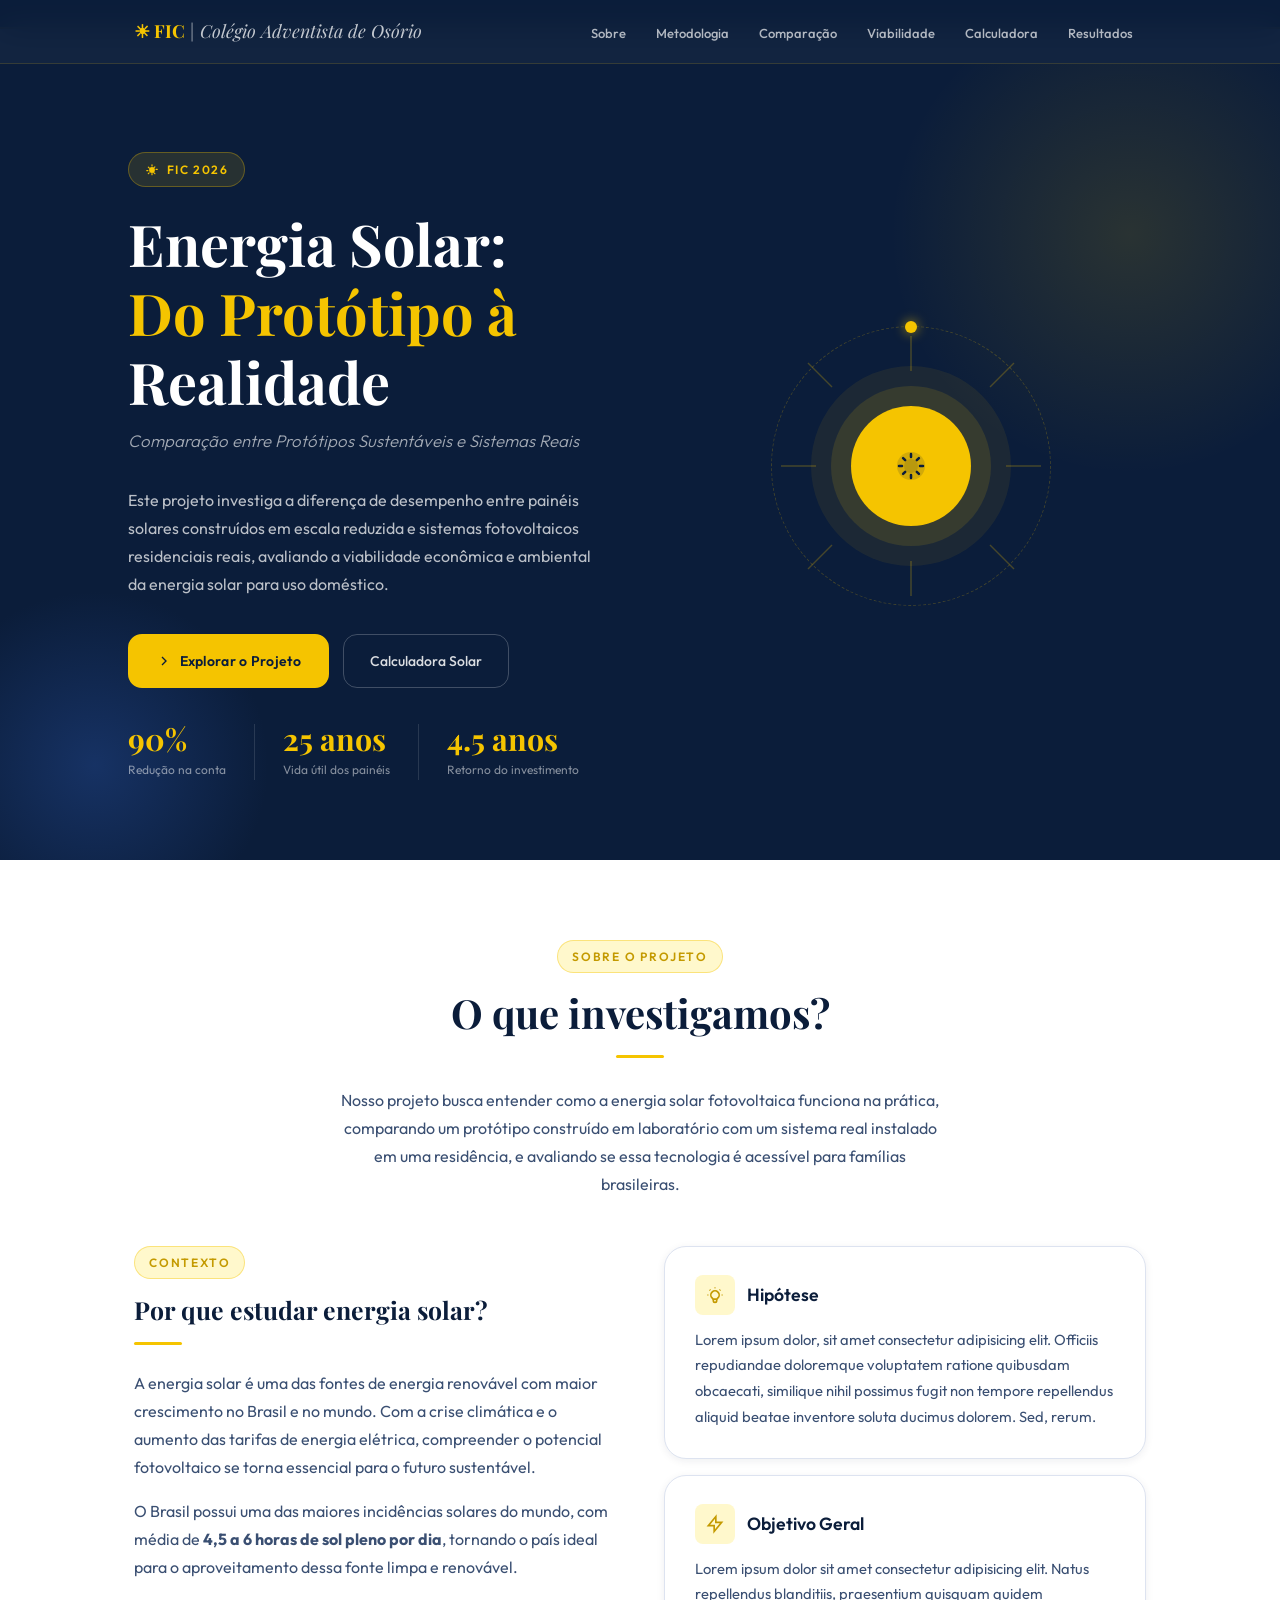
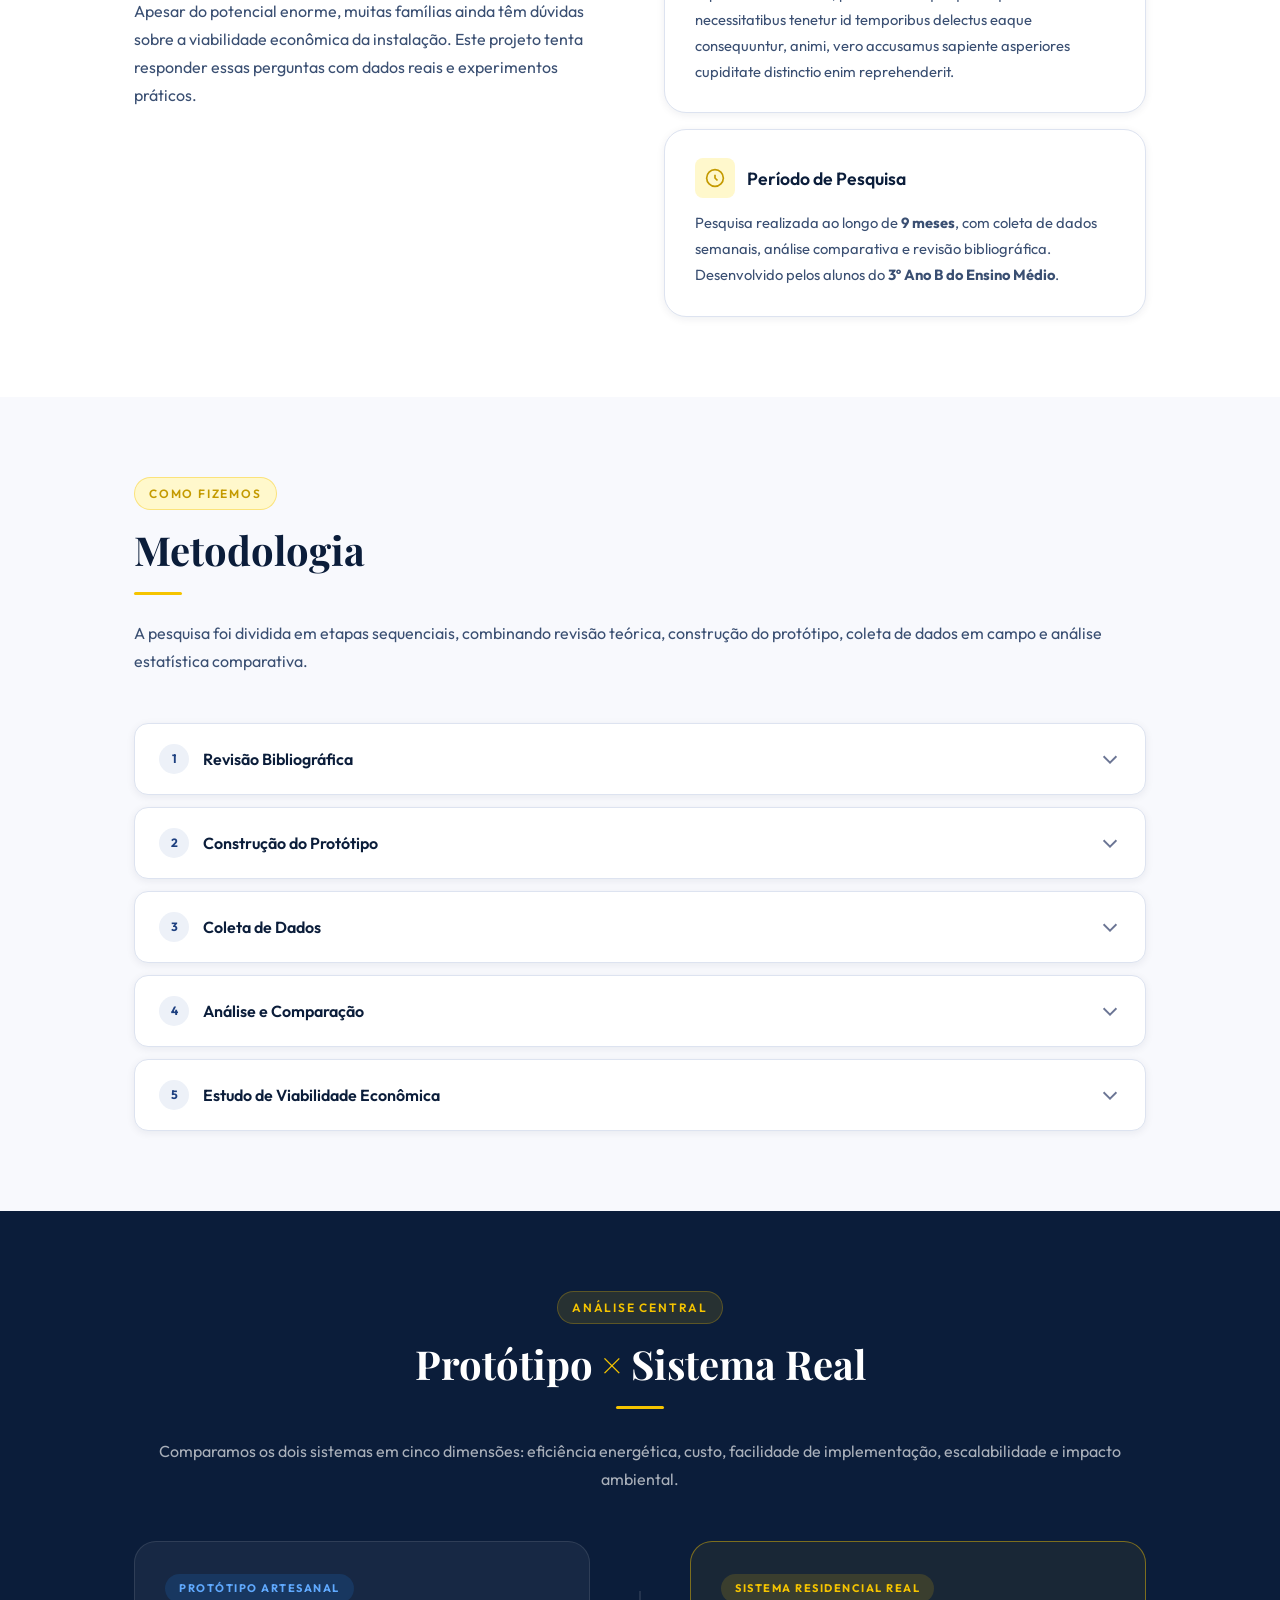
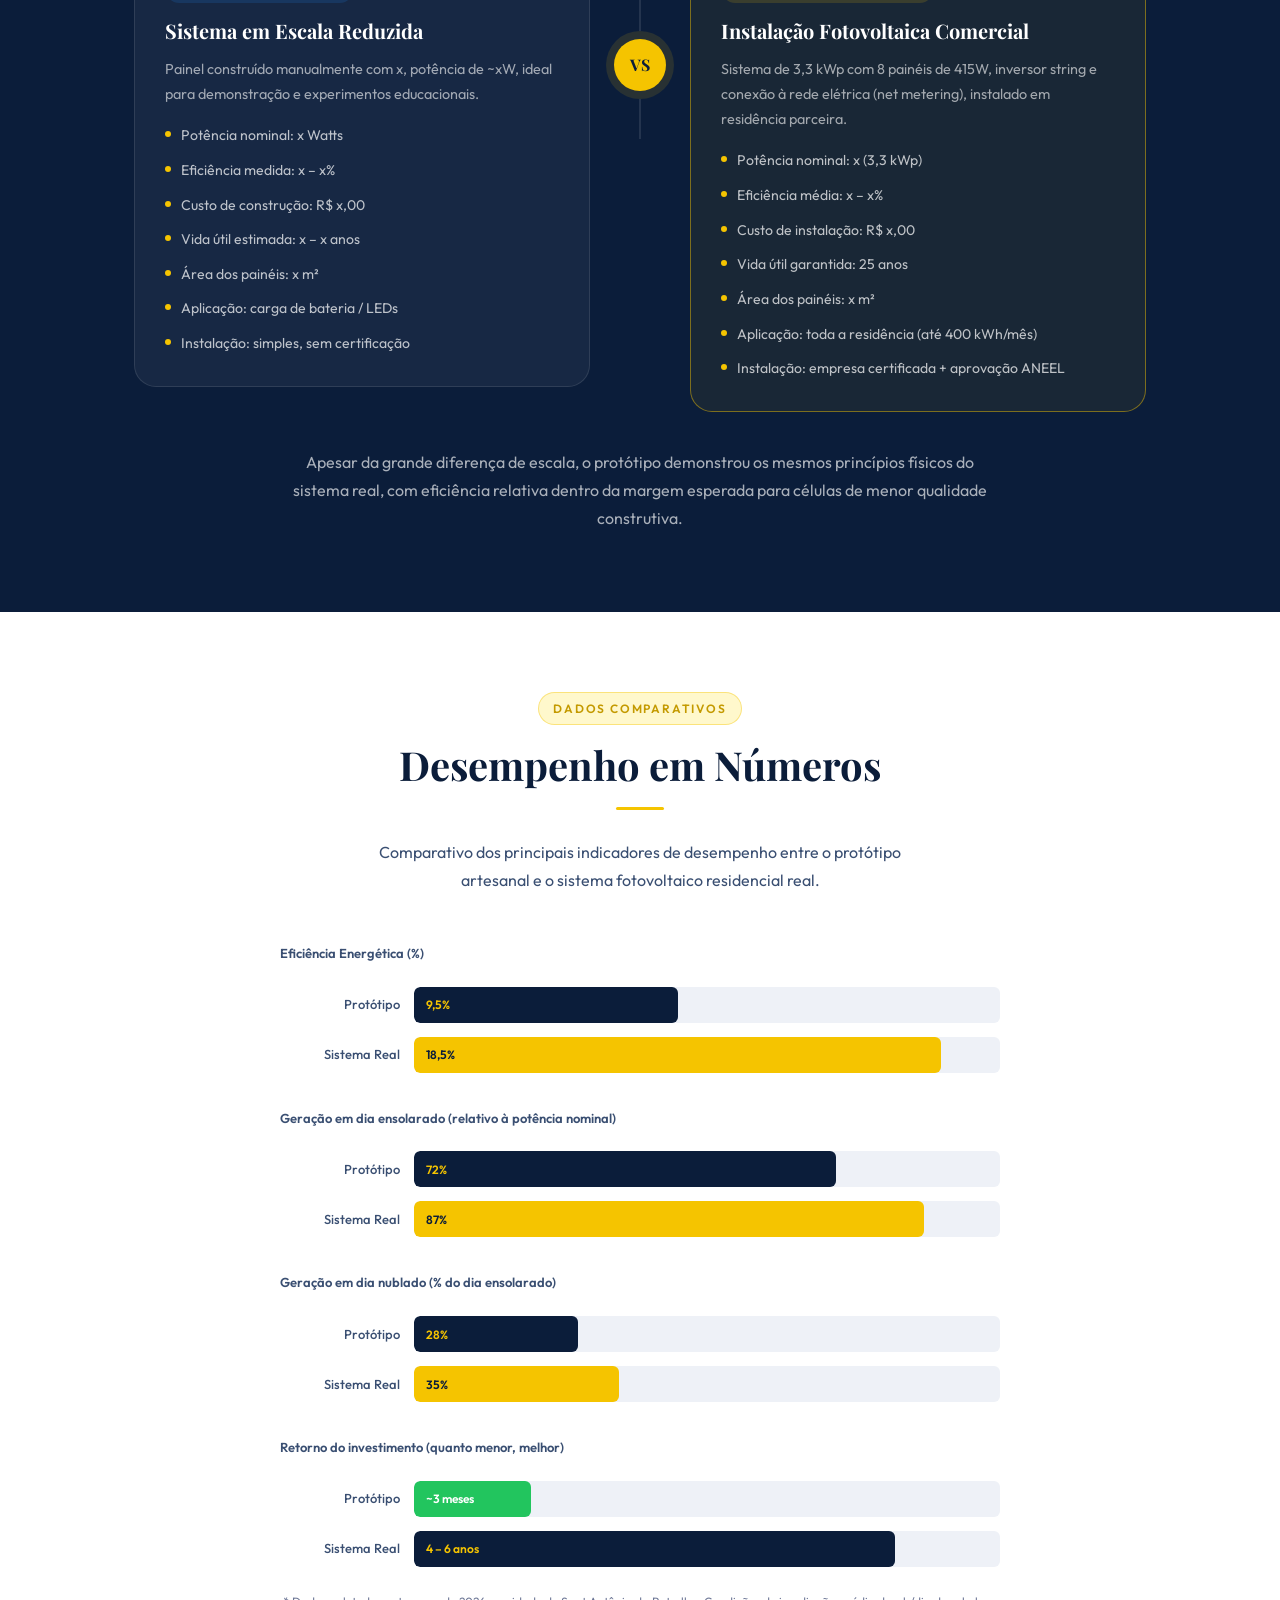
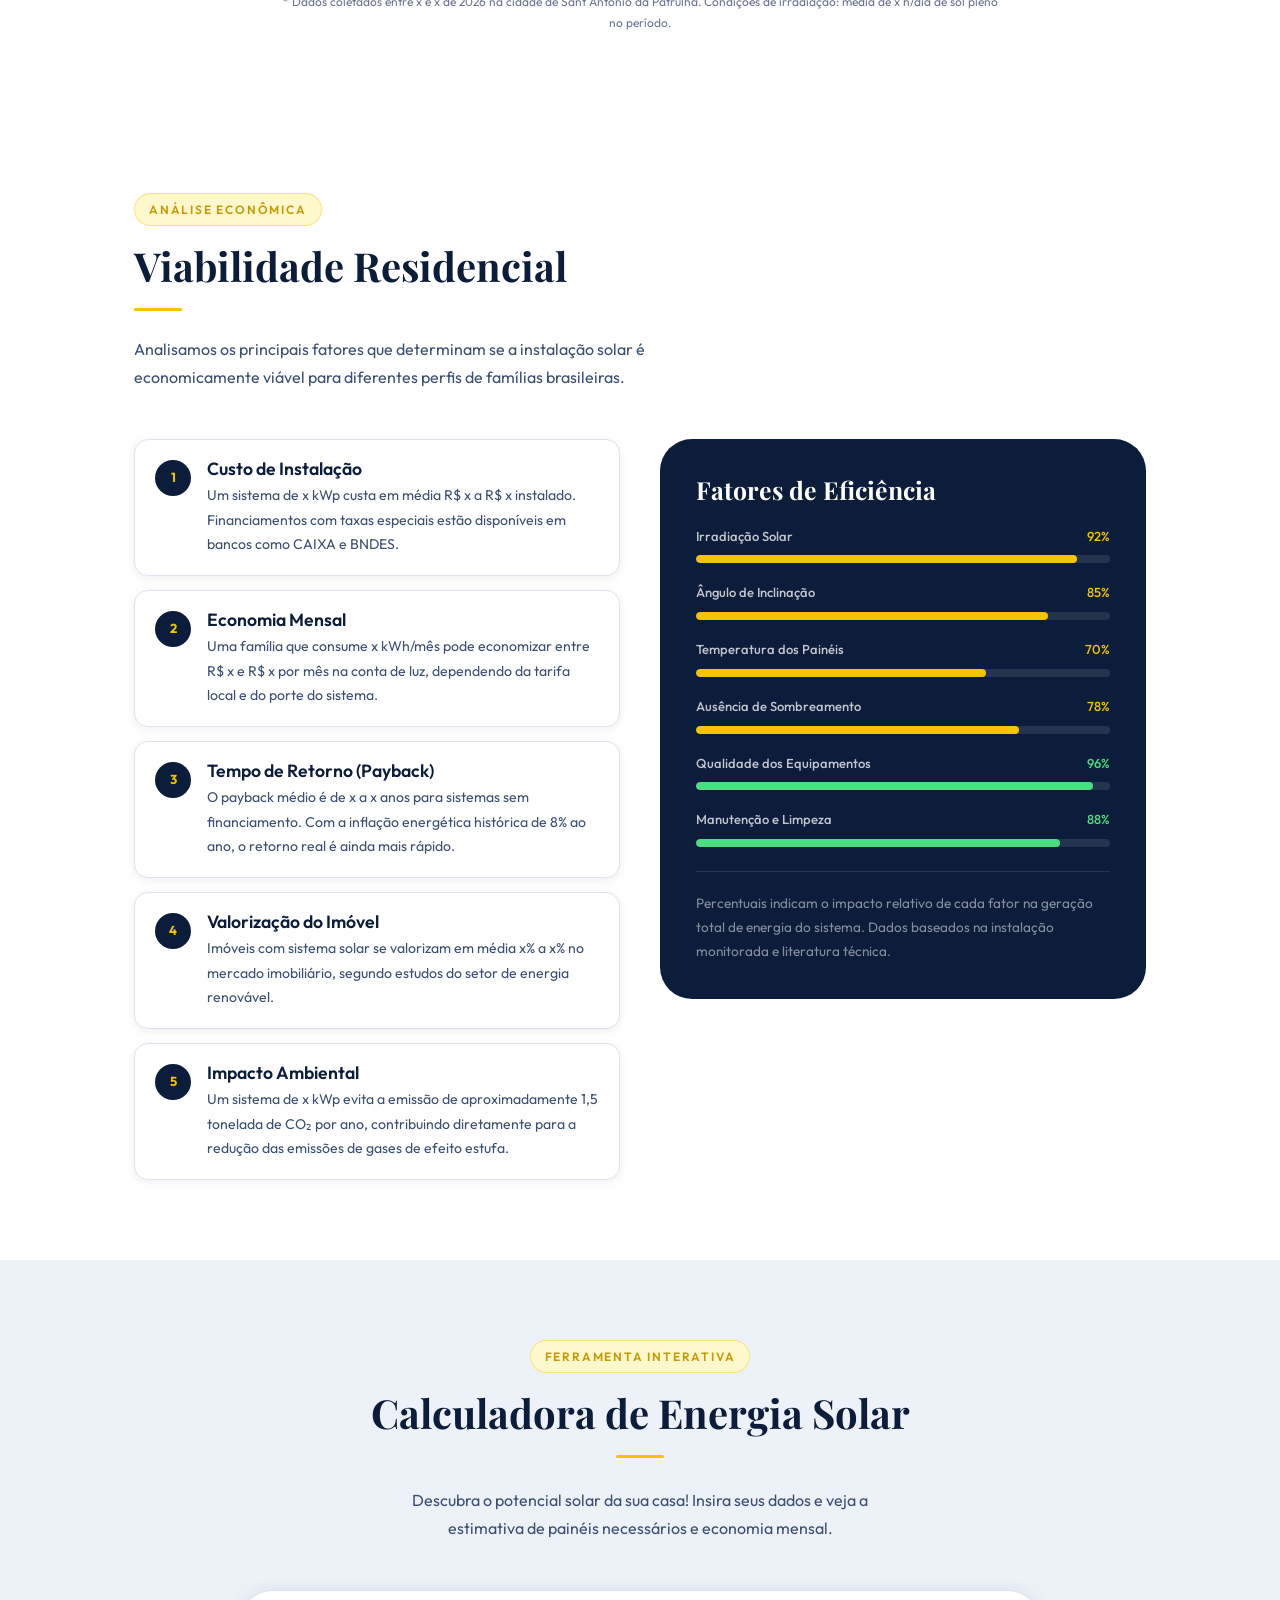
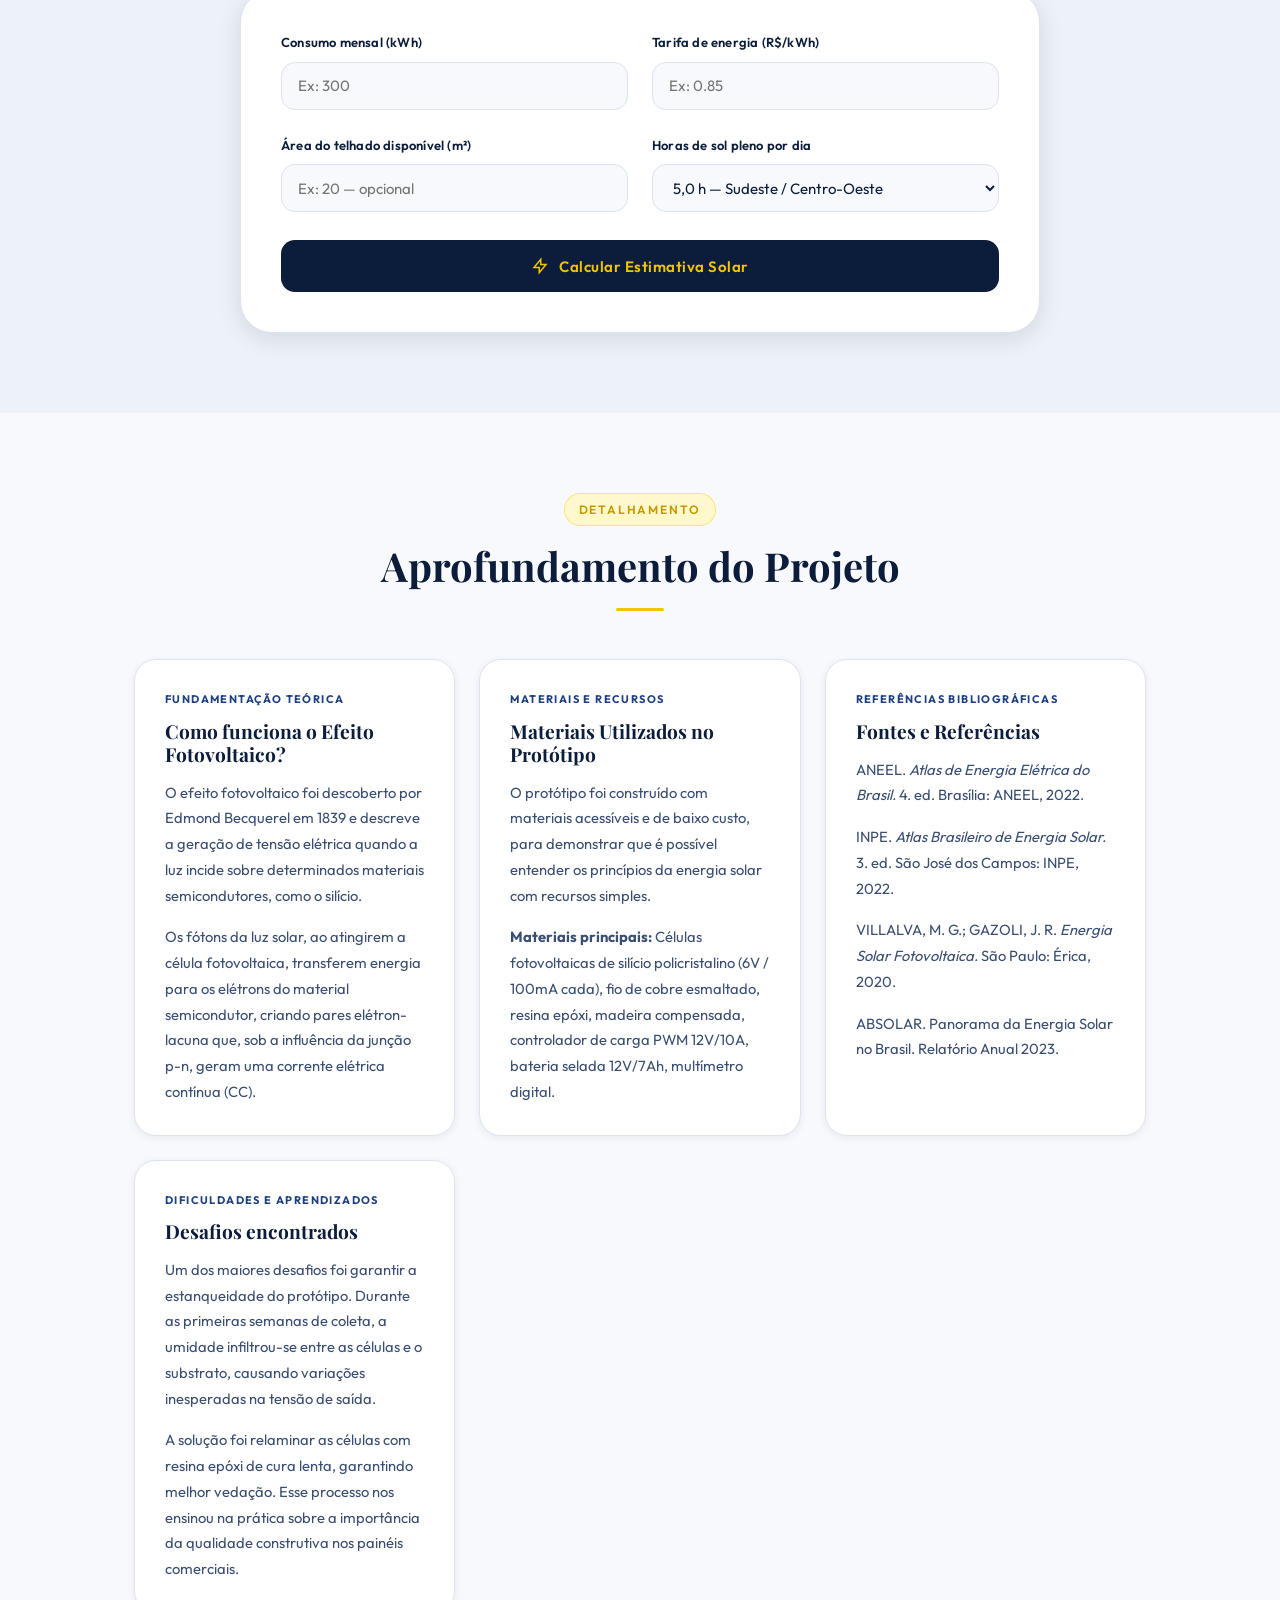
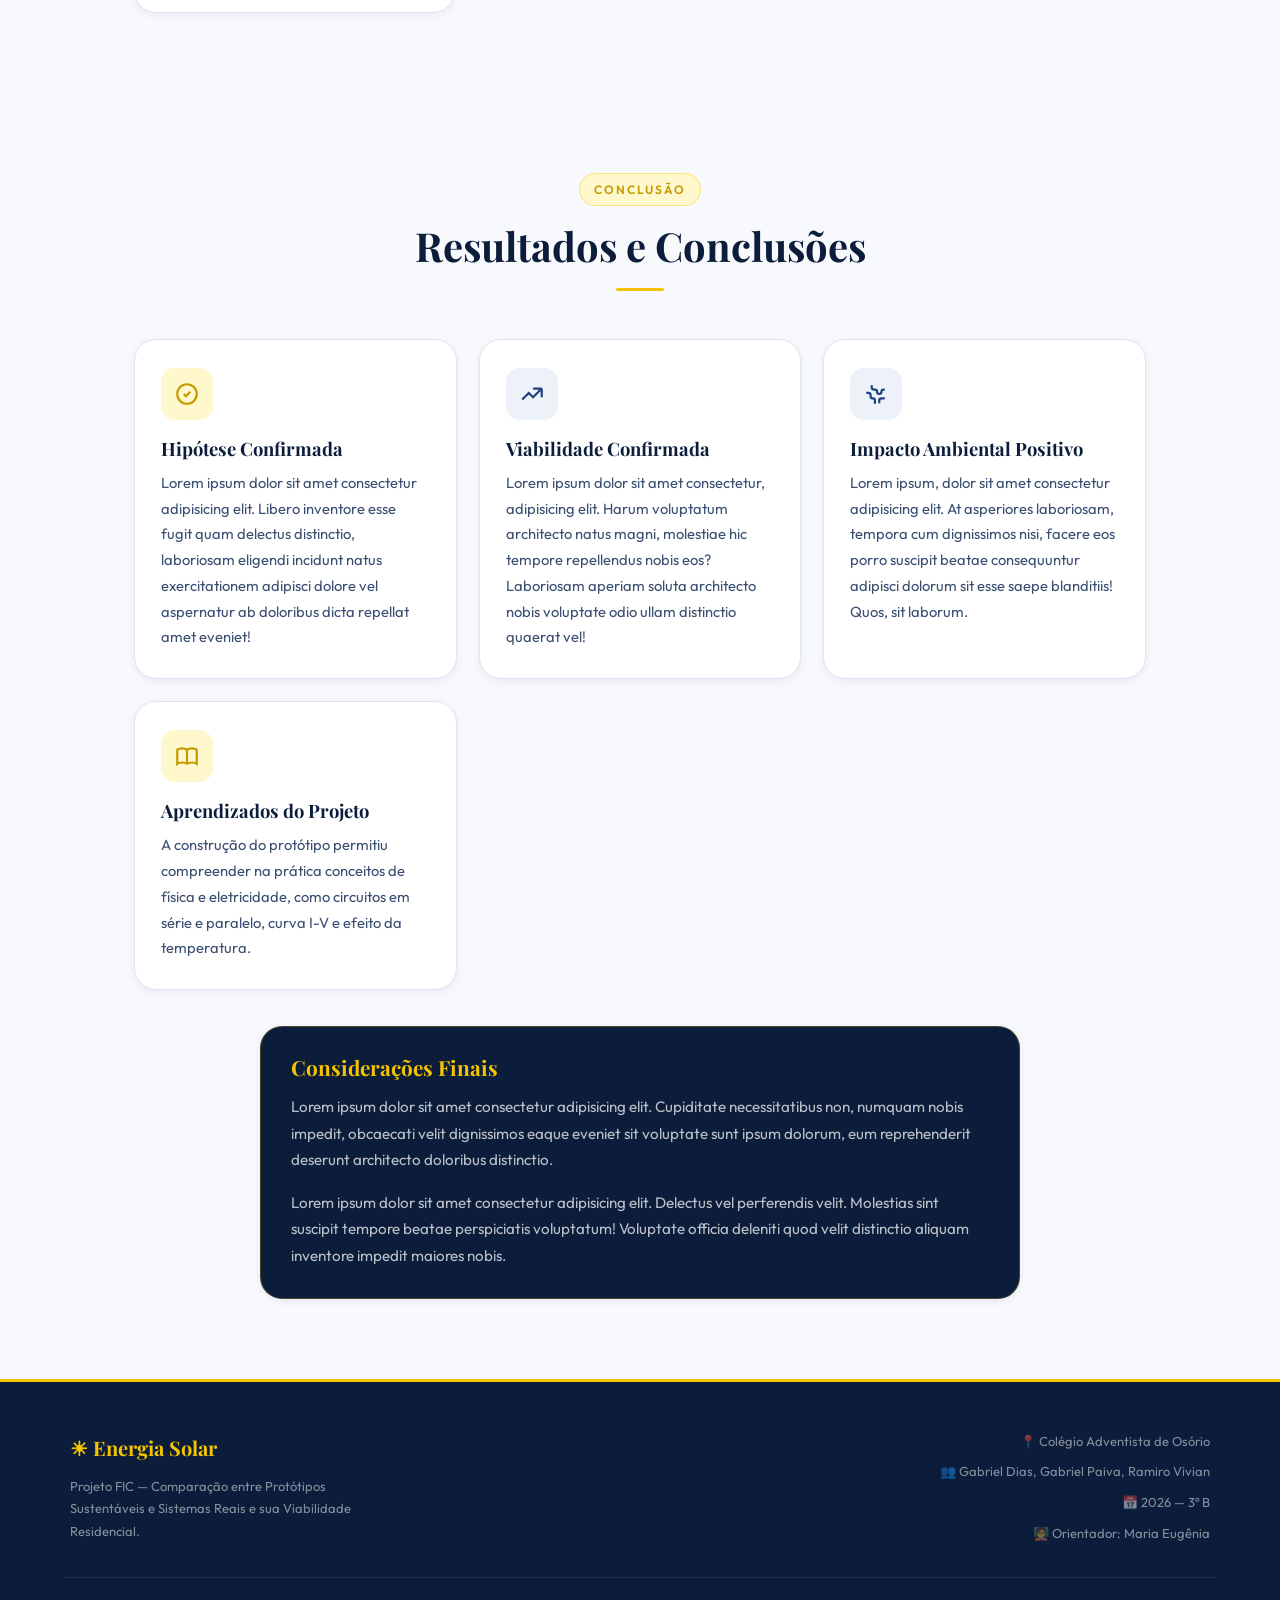
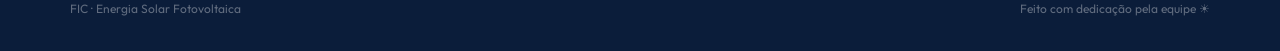
==== index.html @ 144f51d2 "First" ====
<!DOCTYPE html>
<html lang="pt-BR">
<head>
  <meta charset="UTF-8" />
  <meta name="viewport" content="width=device-width, initial-scale=1.0" />
  <meta name="description" content="Projeto de Feira de Ciências — Energia Solar: Comparação entre Protótipos Sustentáveis e Sistemas Reais e sua Viabilidade Residencial." />
  <title>Energia Solar — FIC</title>

  <!-- Fontes -->
  <link rel="preconnect" href="https://fonts.googleapis.com" />
  <link rel="preconnect" href="https://fonts.gstatic.com" crossorigin />
  <link href="https://fonts.googleapis.com/css2?family=Playfair+Display:ital,wght@0,400;0,700;1,400&family=Outfit:wght@300;400;500;600&display=swap" rel="stylesheet" />

  <!-- CSS -->
  <link rel="stylesheet" href="css/style.css" />
</head>
<body>

<!-- ═══════════════════════════════════════════
     NAV
═══════════════════════════════════════════ -->
<nav id="navbar">
  <div class="nav-inner">
    <a href="#inicio" class="nav-brand">☀ FIC <em>| Colégio Adventista de Osório</em></a>

    <ul class="nav-links">
      <li><a href="#sobre">Sobre</a></li>
      <li><a href="#metodologia">Metodologia</a></li>
      <li><a href="#comparacao">Comparação</a></li>
      <li><a href="#viabilidade">Viabilidade</a></li>
      <li><a href="#calculadora">Calculadora</a></li>
      <li><a href="#resultados">Resultados</a></li>
    </ul>

    <button class="hamburger" id="hamburger" aria-label="Abrir menu">
      <span></span><span></span><span></span>
    </button>
  </div>
</nav>

<!-- Menu mobile -->
<nav class="mobile-nav" id="mobileNav" aria-label="Menu mobile">
  <a href="#sobre">Sobre o Projeto</a>
  <a href="#metodologia">Metodologia</a>
  <a href="#comparacao">Protótipo vs Sistema Real</a>
  <a href="#viabilidade">Viabilidade Residencial</a>
  <a href="#calculadora">Calculadora Solar</a>
  <a href="#resultados">Resultados e Conclusão</a>
</nav>


<!-- ═══════════════════════════════════════════
     HERO
═══════════════════════════════════════════ -->
<section class="hero" id="inicio">
  <div class="hero-glow-1"></div>
  <div class="hero-glow-2"></div>

  <div class="hero-grid container">
    <!-- Texto -->
    <div class="hero-text fade-in">
      <div class="hero-badge">
        <svg width="14" height="14" fill="currentColor" viewBox="0 0 24 24"><path d="M12 2a1 1 0 011 1v2a1 1 0 01-2 0V3a1 1 0 011-1zm0 15a1 1 0 011 1v2a1 1 0 01-2 0v-2a1 1 0 011-1zm9-7a1 1 0 010 2h-2a1 1 0 010-2h2zM5 12a1 1 0 010 2H3a1 1 0 010-2h2zm12.66-6.07a1 1 0 010 1.41l-1.42 1.42a1 1 0 01-1.41-1.41l1.41-1.42a1 1 0 011.42 0zM7.76 16.24a1 1 0 010 1.41l-1.41 1.42a1 1 0 01-1.42-1.42l1.42-1.41a1 1 0 011.41 0zm9.9 1.42a1 1 0 01-1.42 1.41l-1.41-1.41a1 1 0 011.41-1.42l1.42 1.42zM7.76 7.76a1 1 0 01-1.41 1.41L4.93 7.76a1 1 0 011.41-1.41l1.42 1.41zM12 7a5 5 0 110 10A5 5 0 0112 7z"/></svg>
        FIC 2026
      </div>

      <h1>Energia Solar:<br /><span>Do Protótipo à</span><br />Realidade</h1>
      <p class="hero-subtitle">Comparação entre Protótipos Sustentáveis e Sistemas Reais</p>
      <p class="hero-desc">
        Este projeto investiga a diferença de desempenho entre painéis solares
        construídos em escala reduzida e sistemas fotovoltaicos residenciais reais,
        avaliando a viabilidade econômica e ambiental da energia solar para uso doméstico.
      </p>

      <div class="hero-btns">
        <a href="#sobre" class="btn-primary">
          <svg width="16" height="16" fill="none" stroke="currentColor" stroke-width="2" viewBox="0 0 24 24"><path d="M9 18l6-6-6-6"/></svg>
          Explorar o Projeto
        </a>
        <a href="#calculadora" class="btn-outline">
          Calculadora Solar
        </a>
      </div>

      <div class="hero-stats">
        <div class="hero-stat">
          <span class="hero-stat-num" data-count="90" data-suffix="%">0%</span>
          <span class="hero-stat-label">Redução na conta</span>
        </div>
        <div class="stat-sep"></div>
        <div class="hero-stat">
          <span class="hero-stat-num" data-count="25" data-suffix=" anos">0</span>
          <span class="hero-stat-label">Vida útil dos painéis</span>
        </div>
        <div class="stat-sep"></div>
        <div class="hero-stat">
          <span class="hero-stat-num" data-count="4.5" data-suffix=" anos" data-float="true">0</span>
          <span class="hero-stat-label">Retorno do investimento</span>
        </div>
      </div>
    </div>

    <!-- Gráfico visual -->
    <div class="hero-visual fade-in fade-in-delay-2">
      <div class="sun-graphic">
        <div class="sun-orbit"><div class="orbit-dot"></div></div>
        <div class="sun-rays">
          <svg viewBox="0 0 280 280" fill="none" xmlns="http://www.w3.org/2000/svg">
            <g opacity="0.25" stroke="#F5C400" stroke-width="1.5">
              <line x1="140" y1="10" x2="140" y2="45"/>
              <line x1="140" y1="235" x2="140" y2="270"/>
              <line x1="10" y1="140" x2="45" y2="140"/>
              <line x1="235" y1="140" x2="270" y2="140"/>
              <line x1="37" y1="37" x2="61" y2="61"/>
              <line x1="219" y1="219" x2="243" y2="243"/>
              <line x1="243" y1="37" x2="219" y2="61"/>
              <line x1="61" y1="219" x2="37" y2="243"/>
            </g>
          </svg>
        </div>
        <div class="sun-core">
          <svg viewBox="0 0 52 52" fill="none" xmlns="http://www.w3.org/2000/svg">
            <circle cx="26" cy="26" r="14" fill="#0B1D3A" opacity="0.15"/>
            <path d="M26 14v3M26 35v3M14 26h3M35 26h3M18.1 18.1l2.1 2.1M31.8 31.8l2.1 2.1M33.9 18.1l-2.1 2.1M20.2 31.8l-2.1 2.1" stroke="#0B1D3A" stroke-width="2.5" stroke-linecap="round"/>
            <circle cx="26" cy="26" r="7" fill="#0B1D3A" opacity="0.12"/>
          </svg>
        </div>
      </div>
    </div>
  </div>
</section>


<!-- ═══════════════════════════════════════════
     SOBRE O PROJETO
═══════════════════════════════════════════ -->
<section id="sobre">
  <div class="container">
    <div class="section-header text-center fade-in">
      <span class="section-tag">Sobre o Projeto</span>
      <h2>O que investigamos?</h2>
      <div class="divider center"></div>
      <p style="max-width:600px; margin:0 auto;">
        <!-- EDITE AQUI: Descrição geral do projeto -->
        Nosso projeto busca entender como a energia solar fotovoltaica funciona na prática,
        comparando um protótipo construído em laboratório com um sistema real instalado em uma
        residência, e avaliando se essa tecnologia é acessível para famílias brasileiras.
      </p>
    </div>

    <div class="sobre-grid">
      <div class="text-block fade-in">
        <!-- EDITE AQUI: Texto de introdução / contexto -->
        <span class="section-tag">Contexto</span>
        <h3>Por que estudar energia solar?</h3>
        <div class="divider"></div>
        <p>
          A energia solar é uma das fontes de energia renovável com maior crescimento no Brasil
          e no mundo. Com a crise climática e o aumento das tarifas de energia elétrica,
          compreender o potencial fotovoltaico se torna essencial para o futuro sustentável.
        </p>
        <p>
          O Brasil possui uma das maiores incidências solares do mundo, com média de
          <strong>4,5 a 6 horas de sol pleno por dia</strong>, tornando o país ideal para
          o aproveitamento dessa fonte limpa e renovável.
        </p>
        <p>
          <!-- Adicione mais texto de contexto aqui -->
          Apesar do potencial enorme, muitas famílias ainda têm dúvidas sobre a viabilidade
          econômica da instalação. Este projeto tenta responder essas perguntas com dados reais
          e experimentos práticos.
        </p>
      </div>

      <div class="fade-in fade-in-delay-2">
        <div class="info-card">
          <div class="info-card-header">
            <div class="info-icon">
              <svg fill="none" stroke="currentColor" stroke-width="2" viewBox="0 0 24 24"><path d="M9.663 17h4.673M12 3v1m6.364 1.636l-.707.707M21 12h-1M4 12H3m3.343-5.657l-.707-.707m2.828 9.9a5 5 0 117.072 0l-.548.547A3.374 3.374 0 0014 18.469V19a2 2 0 11-4 0v-.531c0-.895-.356-1.754-.988-2.386l-.548-.547z"/></svg>
            </div>
            <h4>Hipótese</h4>
          </div>
          <!-- EDITE AQUI: Hipótese do projeto -->
          <p style="font-size:0.92rem; color:var(--text-soft);">
            Lorem ipsum dolor, sit amet consectetur adipisicing elit. Officiis repudiandae doloremque voluptatem ratione quibusdam obcaecati, similique nihil possimus fugit non tempore repellendus aliquid beatae inventore soluta ducimus dolorem. Sed, rerum.
          </p>
        </div>

        <div class="info-card">
          <div class="info-card-header">
            <div class="info-icon">
              <svg fill="none" stroke="currentColor" stroke-width="2" viewBox="0 0 24 24"><path d="M13 10V3L4 14h7v7l9-11h-7z"/></svg>
            </div>
            <h4>Objetivo Geral</h4>
          </div>
          <!-- EDITE AQUI: Objetivo geral -->
          <p style="font-size:0.92rem; color:var(--text-soft);">
            Lorem ipsum dolor sit amet consectetur adipisicing elit. Natus repellendus blanditiis, praesentium quisquam quidem necessitatibus tenetur id temporibus delectus eaque consequuntur, animi, vero accusamus sapiente asperiores cupiditate distinctio enim reprehenderit.
          </p>
        </div>

        <div class="info-card">
          <div class="info-card-header">
            <div class="info-icon">
              <svg fill="none" stroke="currentColor" stroke-width="2" viewBox="0 0 24 24"><circle cx="12" cy="12" r="10"/><path d="M12 8v4l3 3"/></svg>
            </div>
            <h4>Período de Pesquisa</h4>
          </div>
          <!-- EDITE AQUI: Período e escola -->
          <p style="font-size:0.92rem; color:var(--text-soft);">
            Pesquisa realizada ao longo de <strong>9 meses</strong>, com coleta de dados
            semanais, análise comparativa e revisão bibliográfica. Desenvolvido pelos alunos
            do <strong>3º Ano B do Ensino Médio</strong>.
          </p>
        </div>
      </div>
    </div>
  </div>
</section>


<!-- ═══════════════════════════════════════════
     METODOLOGIA (ACCORDION)
═══════════════════════════════════════════ -->
<section id="metodologia">
  <div class="container">
    <div class="section-header fade-in">
      <span class="section-tag">Como fizemos</span>
      <h2>Metodologia</h2>
      <div class="divider"></div>
      <p>
        <!-- EDITE AQUI: Introdução da metodologia -->
        A pesquisa foi dividida em etapas sequenciais, combinando revisão teórica,
        construção do protótipo, coleta de dados em campo e análise estatística comparativa.
      </p>
    </div>

    <div class="accordion fade-in">

      <!-- Etapa 1 -->
      <div class="accordion-item">
        <div class="accordion-header">
          <div class="accordion-title">
            <div class="acc-num">1</div>
            Revisão Bibliográfica
          </div>
          <svg class="accordion-chevron" fill="none" stroke="currentColor" stroke-width="2" viewBox="0 0 24 24"><path d="M19 9l-7 7-7-7"/></svg>
        </div>
        <div class="accordion-body">
          <div class="accordion-content">
            <!-- EDITE AQUI: Texto da etapa 1 -->
            <p>
              Realizamos 
            </p>
            <p>
              taltal
            </p>
            <!-- Adicione mais texto aqui se necessário -->
          </div>
        </div>
      </div>

      <!-- Etapa 2 -->
      <div class="accordion-item">
        <div class="accordion-header">
          <div class="accordion-title">
            <div class="acc-num">2</div>
            Construção do Protótipo
          </div>
          <svg class="accordion-chevron" fill="none" stroke="currentColor" stroke-width="2" viewBox="0 0 24 24"><path d="M19 9l-7 7-7-7"/></svg>
        </div>
        <div class="accordion-body">
          <div class="accordion-content">
            <!-- EDITE AQUI: Texto da etapa 2 -->
            <p>
              Construímos um painel fotovoltaico em escala reduzida utilizando ..., conectadas em série e em paralelo para diferentes
              configurações de voltagem e corrente. O protótipo possui potência nominal de aproximadamente xW.
            </p>
            <p>
              Materiais utilizados: ...
            </p>
            <!-- Adicione especificações técnicas, fotos ou descrições aqui -->
          </div>
        </div>
      </div>

      <!-- Etapa 3 -->
      <div class="accordion-item">
        <div class="accordion-header">
          <div class="accordion-title">
            <div class="acc-num">3</div>
            Coleta de Dados
          </div>
          <svg class="accordion-chevron" fill="none" stroke="currentColor" stroke-width="2" viewBox="0 0 24 24"><path d="M19 9l-7 7-7-7"/></svg>
        </div>
        <div class="accordion-body">
          <div class="accordion-content">
            <!-- EDITE AQUI: Texto da etapa 3 -->
            <p>
              Durante x semanas, realizamos medições diárias de tensão (V), corrente (A) e
              potência gerada (W) pelo protótipo em diferentes condições: manhã, tarde e entardecer,
              em dias ensolarados, parcialmente nublados e nublados.
            </p>
            <p>
              Paralelamente, coletamos dados de geração de um sistema fotovoltaico residencial
              de x kWp instalado em uma residência parceira, utilizando um inversor com
              monitoramento online que registra os dados a cada 5 minutos.
            </p>
            <p>
              Registramos também os dados de irradiação solar da estação meteorológica local
              e a temperatura dos painéis para correlação com a eficiência.
            </p>
          </div>
        </div>
      </div>

      <!-- Etapa 4 -->
      <div class="accordion-item">
        <div class="accordion-header">
          <div class="accordion-title">
            <div class="acc-num">4</div>
            Análise e Comparação
          </div>
          <svg class="accordion-chevron" fill="none" stroke="currentColor" stroke-width="2" viewBox="0 0 24 24"><path d="M19 9l-7 7-7-7"/></svg>
        </div>
        <div class="accordion-body">
          <div class="accordion-content">
            <!-- EDITE AQUI: Texto da etapa 4 -->
            <p>
              Os dados coletados foram tabulados em planilhas e submetidos à análise estatística
              descritiva. Calculamos a eficiência real de cada sistema (η = P_gerada / P_incidente × 100%)
              e comparamos as curvas de geração ao longo dos dias e semanas.
            </p>
            <p>
              Também realizamos a análise de viabilidade econômica, projetando o retorno financeiro
              do sistema real para diferentes perfis de consumo residencial, utilizando a tarifa
              média de energia da região Sul do Brasil.
            </p>
          </div>
        </div>
      </div>

      <!-- Etapa 5 -->
      <div class="accordion-item">
        <div class="accordion-header">
          <div class="accordion-title">
            <div class="acc-num">5</div>
            Estudo de Viabilidade Econômica
          </div>
          <svg class="accordion-chevron" fill="none" stroke="currentColor" stroke-width="2" viewBox="0 0 24 24"><path d="M19 9l-7 7-7-7"/></svg>
        </div>
        <div class="accordion-body">
          <div class="accordion-content">
            <!-- EDITE AQUI: Texto da etapa 5 -->
            <p>
              Calculamos o custo de instalação de sistemas fotovoltaicos de diferentes potências
              (1,5 kWp, 3,3 kWp e 6 kWp) e projetamos o tempo de retorno do investimento (payback)
              considerando financiamento bancário, inflação energética histórica de x% ao ano
              e vida útil dos painéis de 25 anos.
            </p>
            <p>
              Consultamos orçamentos reais com instaladores certificados e comparamos com
              programas de incentivo do governo como o microcrédito verde e financiamentos
              da CAIXA e BNDES para sistemas de energia renovável.
            </p>
          </div>
        </div>
      </div>

    </div><!-- /accordion -->
  </div>
</section>


<!-- ═══════════════════════════════════════════
     COMPARAÇÃO PROTÓTIPO × SISTEMA REAL
═══════════════════════════════════════════ -->
<section id="comparacao" class="compare-section">
  <div class="container">
    <div class="section-header text-center fade-in">
      <span class="section-tag light">Análise Central</span>
      <h2 class="text-white">Protótipo <span class="text-yellow">×</span> Sistema Real</h2>
      <div class="divider center"></div>
      <p>
        <!-- EDITE AQUI: Introdução da comparação -->
        Comparamos os dois sistemas em cinco dimensões: eficiência energética, custo,
        facilidade de implementação, escalabilidade e impacto ambiental.
      </p>
    </div>

    <div class="compare-grid fade-in">

      <!-- Coluna Protótipo -->
      <div class="compare-col">
        <span class="compare-label proto">Protótipo Artesanal</span>
        <h3>Sistema em Escala Reduzida</h3>
        <!-- EDITE AQUI: Descrição do protótipo -->
        <p style="font-size:0.9rem; color:rgba(255,255,255,0.6);">
          Painel construído manualmente com x,
          potência de ~xW, ideal para demonstração e experimentos educacionais.
        </p>
        <ul class="compare-list">
          <li>Potência nominal: x Watts</li>
          <li>Eficiência medida: x – x%</li>
          <li>Custo de construção: R$ x,00</li>
          <li>Vida útil estimada: x – x anos</li>
          <li>Área dos painéis: x m²</li>
          <li>Aplicação: carga de bateria / LEDs</li>
          <li>Instalação: simples, sem certificação</li>
          <!-- Adicione mais itens aqui -->
        </ul>
      </div>

      <!-- VS -->
      <div class="compare-vs">
        <div class="vs-line"></div>
        <div class="vs-circle">VS</div>
        <div class="vs-line"></div>
      </div>

      <!-- Coluna Sistema Real -->
      <div class="compare-col highlight">
        <span class="compare-label real">Sistema Residencial Real</span>
        <h3>Instalação Fotovoltaica Comercial</h3>
        <!-- EDITE AQUI: Descrição do sistema real -->
        <p style="font-size:0.9rem; color:rgba(255,255,255,0.6);">
          Sistema de 3,3 kWp com 8 painéis de 415W, inversor string e conexão
          à rede elétrica (net metering), instalado em residência parceira.
        </p>
        <ul class="compare-list">
          <li>Potência nominal: x (3,3 kWp)</li>
          <li>Eficiência média: x – x%</li>
          <li>Custo de instalação: R$ x,00</li>
          <li>Vida útil garantida: 25 anos</li>
          <li>Área dos painéis: x m²</li>
          <li>Aplicação: toda a residência (até 400 kWh/mês)</li>
          <li>Instalação: empresa certificada + aprovação ANEEL</li>
          <!-- Adicione mais itens aqui -->
        </ul>
      </div>

    </div>

    <!-- Texto adicional de análise -->
    <div class="fade-in" style="margin-top:36px; max-width:700px; margin-left:auto; margin-right:auto; text-align:center;">
      <!-- EDITE AQUI: Texto de análise comparativa -->
      <p>
        Apesar da grande diferença de escala, o protótipo demonstrou os mesmos
        princípios físicos do sistema real, com eficiência relativa dentro da
        margem esperada para células de menor qualidade construtiva.
      </p>
    </div>

  </div>
</section>


<!-- ═══════════════════════════════════════════
     GRÁFICO COMPARATIVO
═══════════════════════════════════════════ -->
<section id="grafico" class="chart-section">
  <div class="container">
    <div class="section-header text-center fade-in">
      <span class="section-tag">Dados Comparativos</span>
      <h2>Desempenho em Números</h2>
      <div class="divider center"></div>
      <!-- EDITE AQUI: Explicação do gráfico -->
      <p style="max-width:540px; margin:0 auto;">
        Comparativo dos principais indicadores de desempenho entre o protótipo
        artesanal e o sistema fotovoltaico residencial real.
      </p>
    </div>

    <div class="chart-container fade-in">
      <div class="chart-bars">

        <!-- Barra 1 -->
        <div style="margin-bottom:8px; font-size:13px; font-weight:600; color:var(--text-soft);">Eficiência Energética (%)</div>
        <div class="bar-row">
          <span class="bar-label">Protótipo</span>
          <div class="bar-track">
            <div class="bar-fill navy" data-width="45%" style="min-width:60px;">9,5%</div>
          </div>
        </div>
        <div class="bar-row" style="margin-bottom:20px;">
          <span class="bar-label">Sistema Real</span>
          <div class="bar-track">
            <div class="bar-fill yellow" data-width="90%">18,5%</div>
          </div>
        </div>

        <!-- Barra 2 -->
        <div style="margin-bottom:8px; font-size:13px; font-weight:600; color:var(--text-soft);">Geração em dia ensolarado (relativo à potência nominal)</div>
        <div class="bar-row">
          <span class="bar-label">Protótipo</span>
          <div class="bar-track">
            <div class="bar-fill navy" data-width="72%">72%</div>
          </div>
        </div>
        <div class="bar-row" style="margin-bottom:20px;">
          <span class="bar-label">Sistema Real</span>
          <div class="bar-track">
            <div class="bar-fill yellow" data-width="87%">87%</div>
          </div>
        </div>

        <!-- Barra 3 -->
        <div style="margin-bottom:8px; font-size:13px; font-weight:600; color:var(--text-soft);">Geração em dia nublado (% do dia ensolarado)</div>
        <div class="bar-row">
          <span class="bar-label">Protótipo</span>
          <div class="bar-track">
            <div class="bar-fill navy" data-width="28%">28%</div>
          </div>
        </div>
        <div class="bar-row" style="margin-bottom:20px;">
          <span class="bar-label">Sistema Real</span>
          <div class="bar-track">
            <div class="bar-fill yellow" data-width="35%">35%</div>
          </div>
        </div>

        <!-- Barra 4 -->
        <div style="margin-bottom:8px; font-size:13px; font-weight:600; color:var(--text-soft);">Retorno do investimento (quanto menor, melhor)</div>
        <div class="bar-row">
          <span class="bar-label">Protótipo</span>
          <div class="bar-track">
            <div class="bar-fill green" data-width="20%" style="background:#22C55E; color:#fff;">~3 meses</div>
          </div>
        </div>
        <div class="bar-row">
          <span class="bar-label">Sistema Real</span>
          <div class="bar-track">
            <div class="bar-fill navy" data-width="82%">4 – 6 anos</div>
          </div>
        </div>

      </div><!-- /chart-bars -->

      <!-- EDITE AQUI: Nota sobre os dados -->
      <p style="font-size:12px; color:var(--gray-dk); margin-top:24px; text-align:center;">
        * Dados coletados entre x e x de 2026 na cidade de Sant Antônio da Patrulha.
        Condições de irradiação: média de x h/dia de sol pleno no período.
      </p>

    </div>
  </div>
</section>


<!-- ═══════════════════════════════════════════
     VIABILIDADE RESIDENCIAL
═══════════════════════════════════════════ -->
<section id="viabilidade">
  <div class="container">
    <div class="section-header fade-in">
      <span class="section-tag">Análise Econômica</span>
      <h2>Viabilidade Residencial</h2>
      <div class="divider"></div>
      <!-- EDITE AQUI: Introdução da viabilidade -->
      <p style="max-width:560px;">
        Analisamos os principais fatores que determinam se a instalação solar é
        economicamente viável para diferentes perfis de famílias brasileiras.
      </p>
    </div>

    <div class="viab-grid">
      <div class="viab-list fade-in">

        <div class="viab-item">
          <div class="viab-num">1</div>
          <div>
            <h4>Custo de Instalação</h4>
            <!-- EDITE AQUI -->
            <p>Um sistema de x kWp custa em média R$ x a R$ x instalado.
            Financiamentos com taxas especiais estão disponíveis em bancos como CAIXA e BNDES.</p>
          </div>
        </div>

        <div class="viab-item">
          <div class="viab-num">2</div>
          <div>
            <h4>Economia Mensal</h4>
            <!-- EDITE AQUI -->
            <p>Uma família que consume x kWh/mês pode economizar entre R$ x e R$ x
            por mês na conta de luz, dependendo da tarifa local e do porte do sistema.</p>
          </div>
        </div>

        <div class="viab-item">
          <div class="viab-num">3</div>
          <div>
            <h4>Tempo de Retorno (Payback)</h4>
            <!-- EDITE AQUI -->
            <p>O payback médio é de x a x anos para sistemas sem financiamento. Com
            a inflação energética histórica de 8% ao ano, o retorno real é ainda mais rápido.</p>
          </div>
        </div>

        <div class="viab-item">
          <div class="viab-num">4</div>
          <div>
            <h4>Valorização do Imóvel</h4>
            <!-- EDITE AQUI -->
            <p>Imóveis com sistema solar se valorizam em média x% a x% no mercado
            imobiliário, segundo estudos do setor de energia renovável.</p>
          </div>
        </div>

        <div class="viab-item">
          <div class="viab-num">5</div>
          <div>
            <h4>Impacto Ambiental</h4>
            <!-- EDITE AQUI -->
            <p>Um sistema de x kWp evita a emissão de aproximadamente 1,5 tonelada de CO₂
            por ano, contribuindo diretamente para a redução das emissões de gases de efeito estufa.</p>
          </div>
        </div>

      </div>

      <!-- Card de destaque -->
      <div class="viab-highlight fade-in fade-in-delay-2">
        <h3>Fatores de Eficiência</h3>
        <div class="progress-list">

          <div class="progress-item">
            <label>
              <span>Irradiação Solar</span>
              <span style="color:var(--yellow);">92%</span>
            </label>
            <div class="progress-bar-bg">
              <div class="progress-bar" data-width="92%"></div>
            </div>
          </div>

          <div class="progress-item">
            <label>
              <span>Ângulo de Inclinação</span>
              <span style="color:var(--yellow);">85%</span>
            </label>
            <div class="progress-bar-bg">
              <div class="progress-bar" data-width="85%"></div>
            </div>
          </div>

          <div class="progress-item">
            <label>
              <span>Temperatura dos Painéis</span>
              <span style="color:var(--yellow);">70%</span>
            </label>
            <div class="progress-bar-bg">
              <div class="progress-bar" data-width="70%"></div>
            </div>
          </div>

          <div class="progress-item">
            <label>
              <span>Ausência de Sombreamento</span>
              <span style="color:var(--yellow);">78%</span>
            </label>
            <div class="progress-bar-bg">
              <div class="progress-bar" data-width="78%"></div>
            </div>
          </div>

          <div class="progress-item">
            <label>
              <span>Qualidade dos Equipamentos</span>
              <span style="color:#4ADE80;">96%</span>
            </label>
            <div class="progress-bar-bg">
              <div class="progress-bar green" data-width="96%"></div>
            </div>
          </div>

          <div class="progress-item">
            <label>
              <span>Manutenção e Limpeza</span>
              <span style="color:#4ADE80;">88%</span>
            </label>
            <div class="progress-bar-bg">
              <div class="progress-bar green" data-width="88%"></div>
            </div>
          </div>

        </div>

        <div style="margin-top:24px; padding-top:20px; border-top:1px solid rgba(255,255,255,0.1);">
          <!-- EDITE AQUI: Nota da viabilidade -->
          <p style="font-size:0.85rem; color:rgba(255,255,255,0.5);">
            Percentuais indicam o impacto relativo de cada fator na geração total de energia
            do sistema. Dados baseados na instalação monitorada e literatura técnica.
          </p>
        </div>
      </div>

    </div>
  </div>
</section>


<!-- ═══════════════════════════════════════════
     CALCULADORA SOLAR
═══════════════════════════════════════════ -->
<section id="calculadora" class="calculator-section">
  <div class="container">
    <div class="section-header text-center fade-in">
      <span class="section-tag">Ferramenta Interativa</span>
      <h2>Calculadora de Energia Solar</h2>
      <div class="divider center"></div>
      <p style="max-width:500px; margin:0 auto;">
        Descubra o potencial solar da sua casa! Insira seus dados e veja
        a estimativa de painéis necessários e economia mensal.
      </p>
    </div>

    <div class="calc-card fade-in">
      <div class="calc-grid">

        <div class="calc-field">
          <label for="consumo">Consumo mensal (kWh)</label>
          <input type="number" id="consumo" placeholder="Ex: 300" min="0" max="5000" />
        </div>

        <div class="calc-field">
          <label for="tarifa">Tarifa de energia (R$/kWh)</label>
          <input type="number" id="tarifa" placeholder="Ex: 0.85" step="0.01" min="0" max="5" />
        </div>

        <div class="calc-field">
          <label for="telhado">Área do telhado disponível (m²)</label>
          <input type="number" id="telhado" placeholder="Ex: 20 — opcional" min="0" max="500" />
        </div>

        <div class="calc-field">
          <label for="horas">Horas de sol pleno por dia</label>
          <select id="horas">
            <option value="3.5">3,5 h — Sul do Brasil (inverno)</option>
            <option value="4.5">4,5 h — Sul do Brasil (média)</option>
            <option value="5" selected>5,0 h — Sudeste / Centro-Oeste</option>
            <option value="5.5">5,5 h — Nordeste / Norte</option>
            <option value="6">6,0 h — Região muito ensolarada</option>
          </select>
        </div>

      </div>

      <button class="calc-btn" id="calcBtn">
        <svg width="18" height="18" fill="none" stroke="currentColor" stroke-width="2" viewBox="0 0 24 24"><path d="M13 10V3L4 14h7v7l9-11h-7z"/></svg>
        Calcular Estimativa Solar
      </button>

      <!-- Resultado -->
      <div class="calc-result" id="calcResult">
        <div class="result-grid">
          <div class="result-card">
            <div class="result-num" id="res-potencia">—</div>
            <div class="result-label">Potência necessária</div>
          </div>
          <div class="result-card">
            <div class="result-num" id="res-paineis">—</div>
            <div class="result-label">Painéis de 400W</div>
          </div>
          <div class="result-card highlight">
            <div class="result-num" id="res-economia">—</div>
            <div class="result-label">Economia por mês</div>
          </div>
          <div class="result-card">
            <div class="result-num" id="res-payback">—</div>
            <div class="result-label">Tempo de retorno</div>
          </div>
          <div class="result-card">
            <div class="result-num" id="res-custo">—</div>
            <div class="result-label">Custo estimado</div>
          </div>
          <div class="result-card">
            <div class="result-num" id="res-economia25">—</div>
            <div class="result-label">Economia em 25 anos</div>
          </div>
        </div>
        <div class="result-note">
          <svg width="16" height="16" fill="none" stroke="currentColor" stroke-width="2" viewBox="0 0 24 24"><path d="M13 16h-1v-4h-1m1-4h.01M21 12a9 9 0 11-18 0 9 9 0 0118 0z"/></svg>
          <span id="res-nota"></span>
        </div>
        <p style="font-size:12px; color:var(--gray-dk); margin-top:12px; text-align:center;">
          * Estimativas simplificadas para fins educacionais. Consulte um instalador certificado para um projeto real.
        </p>
      </div>
    </div>

  </div>
</section>


<!-- ═══════════════════════════════════════════
     TEXTOS DO PROJETO (espaços editáveis)
═══════════════════════════════════════════ -->
<section id="projeto-textos" class="project-texts">
  <div class="container">
    <div class="section-header text-center fade-in">
      <span class="section-tag">Detalhamento</span>
      <h2>Aprofundamento do Projeto</h2>
      <div class="divider center"></div>
    </div>

    <div class="texts-grid fade-in">

      <div class="text-card">
        <span class="text-card-tag">Fundamentação Teórica</span>
        <h3>Como funciona o Efeito Fotovoltaico?</h3>
        <!-- EDITE AQUI: Texto de fundamentação -->
        <p>
          O efeito fotovoltaico foi descoberto por Edmond Becquerel em 1839 e descreve a
          geração de tensão elétrica quando a luz incide sobre determinados materiais
          semicondutores, como o silício.
        </p>
        <p>
          Os fótons da luz solar, ao atingirem a célula fotovoltaica, transferem energia
          para os elétrons do material semicondutor, criando pares elétron-lacuna que,
          sob a influência da junção p-n, geram uma corrente elétrica contínua (CC).
        </p>
        <!-- Adicione mais texto aqui -->
      </div>

      <div class="text-card">
        <span class="text-card-tag">Materiais e Recursos</span>
        <h3>Materiais Utilizados no Protótipo</h3>
        <!-- EDITE AQUI: Lista de materiais -->
        <p>
          O protótipo foi construído com materiais acessíveis e de baixo custo, para
          demonstrar que é possível entender os princípios da energia solar com recursos simples.
        </p>
        <p>
          <strong>Materiais principais:</strong> Células fotovoltaicas de silício policristalino
          (6V / 100mA cada), fio de cobre esmaltado, resina epóxi, madeira compensada, controlador
          de carga PWM 12V/10A, bateria selada 12V/7Ah, multímetro digital.
        </p>
        <!-- Adicione mais itens/descrições aqui -->
      </div>

      <div class="text-card">
        <span class="text-card-tag">Referências Bibliográficas</span>
        <h3>Fontes e Referências</h3>
        <!-- EDITE AQUI: Referências -->
        <p>
          ANEEL. <em>Atlas de Energia Elétrica do Brasil.</em> 4. ed. Brasília: ANEEL, 2022.
        </p>
        <p>
          INPE. <em>Atlas Brasileiro de Energia Solar.</em> 3. ed. São José dos Campos: INPE, 2022.
        </p>
        <p>
          VILLALVA, M. G.; GAZOLI, J. R. <em>Energia Solar Fotovoltaica.</em> São Paulo: Érica, 2020.
        </p>
        <p>
          <!-- Adicione mais referências aqui -->
          ABSOLAR. Panorama da Energia Solar no Brasil. Relatório Anual 2023.
        </p>
      </div>

      <div class="text-card">
        <span class="text-card-tag">Dificuldades e Aprendizados</span>
        <h3>Desafios encontrados</h3>
        <!-- EDITE AQUI: Dificuldades -->
        <p>
          Um dos maiores desafios foi garantir a estanqueidade do protótipo. Durante as primeiras
          semanas de coleta, a umidade infiltrou-se entre as células e o substrato, causando
          variações inesperadas na tensão de saída.
        </p>
        <p>
          A solução foi relaminar as células com resina epóxi de cura lenta, garantindo melhor
          vedação. Esse processo nos ensinou na prática sobre a importância da qualidade construtiva
          nos painéis comerciais.
          <!-- Adicione mais desafios e aprendizados -->
        </p>
      </div>

    </div>
  </div>
</section>


<!-- ═══════════════════════════════════════════
     RESULTADOS E CONCLUSÃO
═══════════════════════════════════════════ -->
<section id="resultados">
  <div class="container">
    <div class="section-header text-center fade-in">
      <span class="section-tag">Conclusão</span>
      <h2>Resultados e Conclusões</h2>
      <div class="divider center"></div>
    </div>

    <div class="cards-grid fade-in">

      <div class="card yellow-accent">
        <div class="card-icon">
          <svg fill="none" stroke="currentColor" stroke-width="2" viewBox="0 0 24 24"><path d="M9 12l2 2 4-4m6 2a9 9 0 11-18 0 9 9 0 0118 0z"/></svg>
        </div>
        <h3>Hipótese Confirmada</h3>
        <!-- EDITE AQUI -->
        <p>Lorem ipsum dolor sit amet consectetur adipisicing elit. Libero inventore esse fugit quam delectus distinctio, laboriosam eligendi incidunt natus exercitationem adipisci dolore vel aspernatur ab doloribus dicta repellat amet eveniet!</p>
      </div>

      <div class="card">
        <div class="card-icon">
          <svg fill="none" stroke="currentColor" stroke-width="2" viewBox="0 0 24 24"><path d="M13 7h8m0 0v8m0-8l-8 8-4-4-6 6"/></svg>
        </div>
        <h3>Viabilidade Confirmada</h3>
        <!-- EDITE AQUI -->
        <p>Lorem ipsum dolor sit amet consectetur, adipisicing elit. Harum voluptatum architecto natus magni, molestiae hic tempore repellendus nobis eos? Laboriosam aperiam soluta architecto nobis voluptate odio ullam distinctio quaerat vel!</p>
      </div>

      <div class="card">
        <div class="card-icon">
          <svg fill="none" stroke="currentColor" stroke-width="2" viewBox="0 0 24 24"><path d="M3.055 11H5a2 2 0 012 2v1a2 2 0 002 2 2 2 0 012 2v2.945M8 3.935V5.5A2.5 2.5 0 0010.5 8h.5a2 2 0 012 2 2 2 0 104 0 2 2 0 012-2h1.064M15 20.488V18a2 2 0 012-2h3.064"/></svg>
        </div>
        <h3>Impacto Ambiental Positivo</h3>
        <!-- EDITE AQUI -->
        <p>Lorem ipsum, dolor sit amet consectetur adipisicing elit. At asperiores laboriosam, tempora cum dignissimos nisi, facere eos porro suscipit beatae consequuntur adipisci dolorum sit esse saepe blanditiis! Quos, sit laborum.</p>
      </div>

      <div class="card yellow-accent">
        <div class="card-icon">
          <svg fill="none" stroke="currentColor" stroke-width="2" viewBox="0 0 24 24"><path d="M12 6.253v13m0-13C10.832 5.477 9.246 5 7.5 5S4.168 5.477 3 6.253v13C4.168 18.477 5.754 18 7.5 18s3.332.477 4.5 1.253m0-13C13.168 5.477 14.754 5 16.5 5c1.747 0 3.332.477 4.5 1.253v13C19.832 18.477 18.247 18 16.5 18c-1.746 0-3.332.477-4.5 1.253"/></svg>
        </div>
        <h3>Aprendizados do Projeto</h3>
        <!-- EDITE AQUI -->
        <p>A construção do protótipo permitiu compreender na prática conceitos de física
        e eletricidade, como circuitos em série e paralelo, curva I-V e efeito da temperatura.</p>
      </div>

    </div>

    <!-- Texto de conclusão final -->
    <div class="info-card fade-in" style="margin-top:36px; max-width:760px; margin-left:auto; margin-right:auto; background:var(--navy); border-color:rgba(245,196,0,0.25);">
      <h3 style="color:var(--yellow); font-size:1.3rem; margin-bottom:14px;">Considerações Finais</h3>
      <!-- EDITE AQUI: Conclusão final do projeto -->
      <p style="color:rgba(255,255,255,0.72); font-size:0.95rem;">
        Lorem ipsum dolor sit amet consectetur adipisicing elit. Cupiditate necessitatibus non, numquam nobis impedit, obcaecati velit dignissimos eaque eveniet sit voluptate sunt ipsum dolorum, eum reprehenderit deserunt architecto doloribus distinctio.
      </p>
      <p style="color:rgba(255,255,255,0.72); font-size:0.95rem; margin-top:10px;">
        Lorem ipsum dolor sit amet consectetur adipisicing elit. Delectus vel perferendis velit. Molestias sint suscipit tempore beatae perspiciatis voluptatum! Voluptate officia deleniti quod velit distinctio aliquam inventore impedit maiores nobis.
        <!-- Adicione mais texto de conclusão aqui -->
      </p>
    </div>

  </div>
</section>


<!-- ═══════════════════════════════════════════
     FOOTER
═══════════════════════════════════════════ -->
<footer>
  <div class="footer-inner">
    <div>
      <div class="footer-brand">☀ Energia Solar</div>
      <!-- EDITE AQUI: Dados da escola e turma -->
      <p class="footer-desc">
        Projeto FIC — Comparação entre Protótipos Sustentáveis
        e Sistemas Reais e sua Viabilidade Residencial.
      </p>
    </div>
    <div class="footer-info">
      <!-- EDITE AQUI: informações do grupo -->
      <span>📍 Colégio Adventista de Osório</span>
      <span>👥 Gabriel Dias, Gabriel Paiva, Ramiro Vivian</span>
      <span>📅 2026 — 3º B</span>
      <span>🧑‍🏫 Orientador: Maria Eugênia</span>
    </div>
  </div>
  <hr class="footer-divider" />
  <div class="footer-bottom">
    <span>FIC · Energia Solar Fotovoltaica</span>
    <span>Feito com dedicação pela equipe ☀</span>
  </div>
</footer>

<!-- JS -->
<script src="js/main.js"></script>

</body>
</html>
---- css/style.css ----
/* =============================================
   ENERGIA SOLAR — FEIRA DE CIÊNCIAS
   Paleta: Branco | Azul Marinho | Amarelo Solar
   ============================================= */

:root {
  --navy:       #0B1D3A;
  --navy-mid:   #163060;
  --navy-soft:  #1E4080;
  --navy-pale:  #EDF1F8;
  --yellow:     #F5C400;
  --yellow-lt:  #FFF8CC;
  --yellow-md:  #FFE033;
  --yellow-dk:  #C49A00;
  --white:      #FFFFFF;
  --off-white:  #F8F9FD;
  --gray-lt:    #EEF1F7;
  --gray-md:    #C5CBD9;
  --gray-dk:    #6B7594;
  --text:       #0B1D3A;
  --text-soft:  #3A4F72;
  --border:     #DDE3F0;
  --green:      #1A7A4A;
  --green-lt:   #E8F7EE;
  --radius-sm:  8px;
  --radius-md:  14px;
  --radius-lg:  22px;
  --radius-xl:  32px;
  --shadow-sm:  0 2px 8px rgba(11,29,58,0.07);
  --shadow-md:  0 6px 24px rgba(11,29,58,0.11);
  --shadow-lg:  0 16px 48px rgba(11,29,58,0.14);
  --transition: 0.25s ease;
  --max-width:  1140px;
}

/* ── RESET ── */
*, *::before, *::after { margin:0; padding:0; box-sizing:border-box; }
html { scroll-behavior: smooth; font-size: 16px; }
body {
  font-family: 'Outfit', sans-serif;
  background: var(--off-white);
  color: var(--text);
  line-height: 1.75;
  overflow-x: hidden;
}
img { max-width:100%; display:block; }
a { color: inherit; text-decoration: none; }

/* ── TYPOGRAPHY ── */
h1, h2, h3, h4 {
  font-family: 'Playfair Display', serif;
  line-height: 1.2;
  color: var(--navy);
}
h1 { font-size: clamp(2.2rem, 5vw, 3.6rem); }
h2 { font-size: clamp(1.7rem, 3.5vw, 2.5rem); }
h3 { font-size: clamp(1.2rem, 2.5vw, 1.55rem); }
h4 { font-size: 1.1rem; }
p  { color: var(--text-soft); margin-bottom: 1rem; }
p:last-child { margin-bottom: 0; }

/* ── UTILITIES ── */
.container { max-width: var(--max-width); margin: 0 auto; padding: 0 5%; }
.section-tag {
  display: inline-block;
  font-size: 12px;
  font-weight: 600;
  letter-spacing: 1.8px;
  text-transform: uppercase;
  color: var(--yellow-dk);
  background: var(--yellow-lt);
  border: 1px solid rgba(245,196,0,0.4);
  padding: 5px 14px;
  border-radius: 100px;
  margin-bottom: 16px;
}
.section-tag.light {
  color: var(--yellow);
  background: rgba(245,196,0,0.12);
  border-color: rgba(245,196,0,0.25);
}
.divider {
  width: 48px; height: 3px;
  background: var(--yellow);
  border-radius: 2px;
  margin: 18px 0 24px;
}
.divider.center { margin: 18px auto 28px; }
.text-center { text-align: center; }
.text-yellow { color: var(--yellow); }
.text-white  { color: var(--white) !important; }

/* ── FADE-IN ANIMATION ── */
.fade-in {
  opacity: 0;
  transform: translateY(28px);
  transition: opacity 0.65s ease, transform 0.65s ease;
}
.fade-in.visible {
  opacity: 1;
  transform: translateY(0);
}
.fade-in-delay-1 { transition-delay: 0.1s; }
.fade-in-delay-2 { transition-delay: 0.2s; }
.fade-in-delay-3 { transition-delay: 0.3s; }
.fade-in-delay-4 { transition-delay: 0.4s; }

/* =====================
   NAV
   ===================== */
#navbar {
  position: fixed; top:0; left:0; right:0; z-index:500;
  height: 64px;
  background: rgba(11,29,58,0.97);
  backdrop-filter: blur(16px);
  border-bottom: 1px solid rgba(245,196,0,0.15);
  display: flex; align-items:center;
  transition: box-shadow var(--transition);
}
#navbar.scrolled { box-shadow: 0 4px 20px rgba(0,0,0,0.25); }

.nav-inner {
  max-width: var(--max-width);
  margin: 0 auto; padding: 0 5%;
  width: 100%;
  display: flex; align-items:center; justify-content:space-between;
  gap: 20px;
}
.nav-brand {
  font-family: 'Playfair Display', serif;
  font-size: 18px;
  font-weight: 700;
  color: var(--yellow);
  white-space: nowrap;
}
.nav-brand em { color: rgba(255,255,255,0.75); font-style:italic; font-weight:400; }

.nav-links { display:flex; gap:4px; list-style:none; flex-wrap:wrap; }
.nav-links a {
  font-size: 13px;
  font-weight: 500;
  color: rgba(255,255,255,0.68);
  padding: 6px 13px;
  border-radius: 100px;
  transition: all var(--transition);
  white-space: nowrap;
}
.nav-links a:hover,
.nav-links a.active { color:#fff; background: rgba(245,196,0,0.18); }

/* Hamburger */
.hamburger {
  display: none;
  flex-direction: column;
  gap: 5px;
  cursor: pointer;
  padding: 8px;
  background: none; border:none;
  flex-shrink: 0;
}
.hamburger span {
  display:block; width:24px; height:2px;
  background: var(--yellow);
  border-radius:2px;
  transition: var(--transition);
}
.hamburger.open span:nth-child(1) { transform: rotate(45deg) translate(5px,5px); }
.hamburger.open span:nth-child(2) { opacity:0; }
.hamburger.open span:nth-child(3) { transform: rotate(-45deg) translate(5px,-5px); }

/* Mobile menu */
.mobile-nav {
  position: fixed;
  top: 64px; left:0; right:0; z-index:499;
  background: var(--navy);
  border-bottom: 2px solid var(--yellow);
  padding: 12px 5% 20px;
  display: flex; flex-direction:column; gap:4px;
  transform: translateY(-110%);
  transition: transform 0.35s cubic-bezier(0.4,0,0.2,1);
  pointer-events: none;
}
.mobile-nav.open { transform: translateY(0); pointer-events:all; }
.mobile-nav a {
  color: rgba(255,255,255,0.85);
  font-size:15px; font-weight:500;
  padding: 12px 16px;
  border-radius: var(--radius-sm);
  transition: var(--transition);
}
.mobile-nav a:hover { background: rgba(245,196,0,0.12); color:#fff; }

/* =====================
   HERO
   ===================== */
.hero {
  margin-top: 64px;
  background: var(--navy);
  padding: 88px 5% 80px;
  position: relative;
  overflow: hidden;
}
.hero-glow-1 {
  position:absolute; right:-100px; top:-80px;
  width:500px; height:500px; border-radius:50%;
  background: radial-gradient(circle, rgba(245,196,0,0.13) 0%, transparent 68%);
  pointer-events:none;
}
.hero-glow-2 {
  position:absolute; left:-80px; bottom:-80px;
  width:350px; height:350px; border-radius:50%;
  background: radial-gradient(circle, rgba(30,64,128,0.6) 0%, transparent 70%);
  pointer-events:none;
}
.hero-grid {
  max-width: var(--max-width);
  margin: 0 auto;
  display: grid;
  grid-template-columns: 1fr 1fr;
  gap: 60px;
  align-items: center;
  position: relative; z-index:1;
}
.hero-badge {
  display:inline-flex; align-items:center; gap:8px;
  background: rgba(245,196,0,0.12);
  border: 1px solid rgba(245,196,0,0.3);
  color: var(--yellow);
  font-size: 12px; font-weight:600;
  letter-spacing: 1.6px; text-transform:uppercase;
  padding: 6px 16px; border-radius:100px;
  margin-bottom: 22px;
}
.hero-badge svg { flex-shrink:0; }
.hero h1 {
  color: var(--white);
  margin-bottom: 10px;
}
.hero h1 span { color: var(--yellow); }
.hero-subtitle {
  font-size: 1.05rem;
  color: rgba(255,255,255,0.62);
  font-weight: 300;
  margin-bottom: 30px;
  font-style:italic;
}
.hero-desc {
  color: rgba(255,255,255,0.72);
  font-size: 1rem;
  margin-bottom: 36px;
}
.hero-btns { display:flex; gap:14px; flex-wrap:wrap; }

.btn-primary {
  display:inline-flex; align-items:center; gap:8px;
  background: var(--yellow);
  color: var(--navy);
  font-size: 14px; font-weight:600;
  padding: 13px 26px;
  border-radius: var(--radius-md);
  border: 2px solid var(--yellow);
  cursor:pointer;
  transition: all var(--transition);
  letter-spacing: 0.3px;
}
.btn-primary:hover {
  background: var(--yellow-md);
  border-color: var(--yellow-md);
  transform: translateY(-2px);
  box-shadow: 0 8px 24px rgba(245,196,0,0.35);
}
.btn-outline {
  display:inline-flex; align-items:center; gap:8px;
  background: transparent;
  color: rgba(255,255,255,0.85);
  font-size: 14px; font-weight:500;
  padding: 13px 26px;
  border-radius: var(--radius-md);
  border: 1.5px solid rgba(255,255,255,0.22);
  cursor:pointer;
  transition: all var(--transition);
}
.btn-outline:hover {
  background: rgba(255,255,255,0.08);
  border-color: rgba(255,255,255,0.45);
}

/* Hero visual */
.hero-visual {
  display:flex; align-items:center; justify-content:center;
}
.sun-graphic {
  position:relative; width:280px; height:280px;
}
.sun-core {
  position:absolute; top:50%; left:50%;
  transform: translate(-50%,-50%);
  width:120px; height:120px; border-radius:50%;
  background: var(--yellow);
  display:flex; align-items:center; justify-content:center;
  box-shadow: 0 0 0 20px rgba(245,196,0,0.12), 0 0 0 40px rgba(245,196,0,0.07);
  animation: pulse-sun 3s ease-in-out infinite;
}
.sun-core svg { width:52px; height:52px; }
@keyframes pulse-sun {
  0%,100% { box-shadow: 0 0 0 20px rgba(245,196,0,0.12), 0 0 0 40px rgba(245,196,0,0.07); }
  50%      { box-shadow: 0 0 0 28px rgba(245,196,0,0.16), 0 0 0 56px rgba(245,196,0,0.09); }
}
.sun-rays {
  position:absolute; top:0; left:0; width:100%; height:100%;
  animation: spin-slow 18s linear infinite;
}
.sun-orbit {
  position:absolute; top:0; left:0; width:100%; height:100%;
  border-radius:50%;
  border: 1.5px dashed rgba(245,196,0,0.22);
  animation: spin-slow 30s linear infinite reverse;
}
.orbit-dot {
  position:absolute; top:-6px; left:50%;
  transform: translateX(-50%);
  width:12px; height:12px; border-radius:50%;
  background: var(--yellow);
  box-shadow: 0 0 12px rgba(245,196,0,0.7);
}
@keyframes spin-slow { to { transform: rotate(360deg); } }

/* hero stats */
.hero-stats {
  display:flex; gap:28px; margin-top: 36px;
  flex-wrap:wrap;
}
.hero-stat { display:flex; flex-direction:column; }
.hero-stat-num {
  font-family:'Playfair Display', serif;
  font-size: 1.9rem; font-weight:700;
  color: var(--yellow);
  line-height:1;
}
.hero-stat-label {
  font-size:12px; color:rgba(255,255,255,0.5);
  margin-top:4px; font-weight:400;
}
.stat-sep { width:1px; background:rgba(255,255,255,0.12); align-self:stretch; }

/* =====================
   SECTION PADRÃO
   ===================== */
section { padding: 80px 0; }
section:nth-child(even) { background: var(--white); }

.section-header { margin-bottom: 48px; }

/* =====================
   SOBRE O PROJETO
   ===================== */
.sobre-grid {
  display: grid;
  grid-template-columns: 1fr 1fr;
  gap: 48px;
  align-items: start;
}
.text-block { }
.info-card {
  background: var(--white);
  border: 1px solid var(--border);
  border-radius: var(--radius-lg);
  padding: 28px 30px;
  box-shadow: var(--shadow-sm);
  margin-bottom: 16px;
}
.info-card:last-child { margin-bottom:0; }
.info-card-header {
  display:flex; align-items:center; gap:12px;
  margin-bottom:12px;
}
.info-icon {
  width:40px; height:40px;
  border-radius: var(--radius-sm);
  background: var(--yellow-lt);
  display:flex; align-items:center; justify-content:center;
  flex-shrink:0;
}
.info-icon svg { width:20px; height:20px; color: var(--yellow-dk); }
.info-card h4 { font-family:'Outfit',sans-serif; font-weight:600; }

/* =====================
   CARDS GRID
   ===================== */
.cards-grid {
  display: grid;
  grid-template-columns: repeat(auto-fit, minmax(260px, 1fr));
  gap: 22px;
}
.card {
  background: var(--white);
  border: 1px solid var(--border);
  border-radius: var(--radius-lg);
  padding: 28px 26px;
  box-shadow: var(--shadow-sm);
  transition: all var(--transition);
  position:relative;
  overflow:hidden;
}
.card:hover {
  transform: translateY(-4px);
  box-shadow: var(--shadow-md);
  border-color: var(--yellow);
}
.card::before {
  content:'';
  position:absolute; top:0; left:0; right:0; height:3px;
  background: var(--yellow);
  transform: scaleX(0); transform-origin:left;
  transition: transform var(--transition);
}
.card:hover::before { transform: scaleX(1); }
.card-icon {
  width:52px; height:52px;
  border-radius:var(--radius-md);
  background: var(--navy-pale);
  display:flex; align-items:center; justify-content:center;
  margin-bottom:18px;
}
.card-icon svg { width:26px; height:26px; color: var(--navy-soft); }
.card.yellow-accent .card-icon { background: var(--yellow-lt); }
.card.yellow-accent .card-icon svg { color: var(--yellow-dk); }
.card h3 { margin-bottom:10px; font-size:1.15rem; }
.card p  { font-size:0.92rem; }

/* =====================
   COMPARAÇÃO
   ===================== */
.compare-section { background: var(--navy) !important; }
.compare-section h2 { color: var(--white); }
.compare-section p  { color: rgba(255,255,255,0.65); }
.compare-section .section-tag.light { margin-bottom:16px; }

.compare-grid {
  display: grid;
  grid-template-columns: 1fr auto 1fr;
  gap: 24px;
  align-items: start;
  margin-top: 40px;
}
.compare-col {
  background: rgba(255,255,255,0.05);
  border: 1px solid rgba(255,255,255,0.1);
  border-radius: var(--radius-lg);
  padding: 30px;
  transition: var(--transition);
}
.compare-col:hover { background: rgba(255,255,255,0.08); }
.compare-col.highlight {
  border-color: rgba(245,196,0,0.45);
  background: rgba(245,196,0,0.06);
}
.compare-label {
  display:inline-block;
  font-size:11px; font-weight:700; letter-spacing:1.5px;
  text-transform:uppercase;
  padding: 5px 14px;
  border-radius:100px;
  margin-bottom:16px;
}
.compare-label.proto { background:rgba(30,144,255,0.15); color:#60AAFF; }
.compare-label.real  { background:rgba(245,196,0,0.15); color:var(--yellow); }

.compare-col h3 { color: var(--white); margin-bottom:14px; font-size:1.25rem; }
.compare-col p  { font-size:0.9rem; }

.compare-list { list-style:none; margin-top:16px; display:flex; flex-direction:column; gap:10px; }
.compare-list li {
  display:flex; align-items:flex-start; gap:10px;
  font-size:0.88rem; color:rgba(255,255,255,0.72);
}
.compare-list li::before {
  content:'';
  width:6px; height:6px; border-radius:50%;
  background: var(--yellow);
  margin-top:8px; flex-shrink:0;
}

.compare-vs {
  display:flex; flex-direction:column;
  align-items:center; justify-content:center;
  padding-top:50px;
  gap:8px;
}
.vs-circle {
  width:52px; height:52px; border-radius:50%;
  background: var(--yellow);
  color: var(--navy);
  display:flex; align-items:center; justify-content:center;
  font-family:'Playfair Display',serif;
  font-weight:700; font-size:16px;
  box-shadow: 0 0 0 8px rgba(245,196,0,0.12);
}
.vs-line { width:2px; height:40px; background:rgba(255,255,255,0.1); }

/* =====================
   TEXTO LIVRE / ACCORDION
   ===================== */
.accordion { display:flex; flex-direction:column; gap:12px; }
.accordion-item {
  background: var(--white);
  border: 1px solid var(--border);
  border-radius: var(--radius-md);
  overflow:hidden;
  box-shadow: var(--shadow-sm);
}
.accordion-header {
  display:flex; align-items:center; justify-content:space-between;
  padding: 20px 24px;
  cursor:pointer;
  user-select:none;
  transition: background var(--transition);
}
.accordion-header:hover { background: var(--off-white); }
.accordion-title {
  display:flex; align-items:center; gap:14px;
  font-family:'Outfit',sans-serif;
  font-size:1rem; font-weight:600;
  color: var(--navy);
}
.acc-num {
  width:30px; height:30px; border-radius:50%;
  background: var(--navy-pale);
  color: var(--navy-soft);
  display:flex; align-items:center; justify-content:center;
  font-size:12px; font-weight:700;
  flex-shrink:0;
}
.accordion-chevron {
  width:22px; height:22px;
  color: var(--gray-dk);
  transition: transform var(--transition);
  flex-shrink:0;
}
.accordion-item.open .accordion-chevron { transform: rotate(180deg); }
.accordion-item.open .acc-num { background:var(--yellow); color:var(--navy); }
.accordion-body {
  max-height:0; overflow:hidden;
  transition: max-height 0.4s cubic-bezier(0.4,0,0.2,1);
}
.accordion-body.open { max-height:1000px; }
.accordion-content {
  padding: 0 24px 22px;
  border-top: 1px solid var(--border);
  padding-top: 18px;
}
.accordion-content p { font-size:0.94rem; }

/* =====================
   CALCULADORA
   ===================== */
.calculator-section { background: var(--navy-pale) !important; }

.calc-card {
  background: var(--white);
  border: 1px solid var(--border);
  border-radius: var(--radius-xl);
  padding: 40px;
  box-shadow: var(--shadow-md);
  max-width: 800px; margin: 0 auto;
}
.calc-grid {
  display:grid;
  grid-template-columns: 1fr 1fr;
  gap: 24px;
  margin-bottom:28px;
}
.calc-field { display:flex; flex-direction:column; gap:8px; }
.calc-field label {
  font-size:13px; font-weight:600;
  color: var(--navy); letter-spacing:0.2px;
}
.calc-field input, .calc-field select {
  height:48px;
  padding: 0 16px;
  border: 1.5px solid var(--border);
  border-radius: var(--radius-md);
  font-family:'Outfit',sans-serif;
  font-size:15px;
  color: var(--text);
  background: var(--off-white);
  transition: border-color var(--transition);
  outline:none;
}
.calc-field input:focus, .calc-field select:focus {
  border-color: var(--navy-soft);
  background: var(--white);
  box-shadow: 0 0 0 3px rgba(30,64,128,0.08);
}
.calc-btn {
  width:100%;
  height:52px;
  background: var(--navy);
  color: var(--yellow);
  border:none;
  border-radius: var(--radius-md);
  font-family:'Outfit',sans-serif;
  font-size:15px; font-weight:600;
  cursor:pointer;
  transition: all var(--transition);
  letter-spacing:0.5px;
  display:flex; align-items:center; justify-content:center; gap:10px;
}
.calc-btn:hover {
  background: var(--navy-mid);
  transform: translateY(-2px);
  box-shadow: 0 8px 24px rgba(11,29,58,0.22);
}

.calc-result {
  margin-top: 28px;
  display:none;
  animation: fadeUp 0.4s ease;
}
.calc-result.show { display:block; }
@keyframes fadeUp {
  from { opacity:0; transform:translateY(14px); }
  to   { opacity:1; transform:translateY(0); }
}
.result-grid {
  display:grid;
  grid-template-columns: repeat(auto-fit, minmax(160px, 1fr));
  gap:16px;
  margin-bottom:20px;
}
.result-card {
  background: var(--navy);
  border-radius: var(--radius-md);
  padding: 20px;
  text-align:center;
}
.result-card.highlight { background: var(--yellow); }
.result-num {
  font-family:'Playfair Display',serif;
  font-size:1.8rem; font-weight:700;
  color: var(--yellow);
  line-height:1;
}
.result-card.highlight .result-num { color: var(--navy); }
.result-label {
  font-size:11px; color:rgba(255,255,255,0.6);
  margin-top:6px; font-weight:500;
}
.result-card.highlight .result-label { color:rgba(11,29,58,0.65); }
.result-note {
  background: var(--green-lt);
  border: 1px solid rgba(26,122,74,0.2);
  border-radius: var(--radius-sm);
  padding:14px 16px;
  font-size:13px;
  color: var(--green);
  display:flex; gap:8px; align-items:flex-start;
}
.result-note svg { flex-shrink:0; margin-top:1px; }

/* =====================
   VIABILIDADE
   ===================== */
.viab-grid {
  display:grid;
  grid-template-columns: 1fr 1fr;
  gap:40px;
  align-items:start;
}
.viab-list { display:flex; flex-direction:column; gap:14px; }
.viab-item {
  display:flex; gap:16px;
  padding:18px 20px;
  background:var(--white);
  border:1px solid var(--border);
  border-radius:var(--radius-md);
  transition: var(--transition);
  box-shadow: var(--shadow-sm);
}
.viab-item:hover { border-color:var(--yellow); transform:translateX(4px); }
.viab-num {
  width:36px; height:36px; border-radius:50%;
  background:var(--navy);
  color:var(--yellow);
  display:flex; align-items:center; justify-content:center;
  font-size:13px; font-weight:700;
  flex-shrink:0; margin-top:2px;
}
.viab-item h4 { font-family:'Outfit',sans-serif; font-weight:600; margin-bottom:4px; }
.viab-item p  { font-size:0.88rem; margin:0; }

.viab-highlight {
  background: var(--navy);
  border-radius:var(--radius-xl);
  padding:36px;
  position:sticky; top:84px;
}
.viab-highlight h3 { color:var(--white); margin-bottom:20px; }
.progress-list { display:flex; flex-direction:column; gap:18px; }
.progress-item label {
  display:flex; justify-content:space-between;
  font-size:13px; font-weight:500;
  color:rgba(255,255,255,0.75);
  margin-bottom:8px;
}
.progress-bar-bg {
  height:8px; background:rgba(255,255,255,0.1);
  border-radius:4px; overflow:hidden;
}
.progress-bar {
  height:100%; border-radius:4px;
  background:var(--yellow);
  width:0;
  transition: width 1.2s cubic-bezier(0.4,0,0.2,1);
}
.progress-bar.green { background: #4ADE80; }

/* =====================
   GRÁFICO DE BARRAS
   ===================== */
.chart-section { background: var(--white) !important; }
.chart-container {
  max-width:720px; margin:0 auto;
}
.chart-bars {
  display:flex; flex-direction:column; gap:14px;
}
.bar-row { display:flex; align-items:center; gap:14px; }
.bar-label {
  min-width:120px; font-size:13px;
  font-weight:500; color:var(--text-soft);
  text-align:right; flex-shrink:0;
}
.bar-track {
  flex:1; height:36px;
  background:var(--gray-lt);
  border-radius:6px; overflow:hidden;
  position:relative;
}
.bar-fill {
  height:100%; border-radius:6px;
  display:flex; align-items:center; padding-left:12px;
  font-size:12px; font-weight:600;
  color:var(--navy);
  width:0;
  transition: width 1.4s cubic-bezier(0.4,0,0.2,1);
  position:relative;
}
.bar-fill.navy   { background:var(--navy); color:var(--yellow); }
.bar-fill.yellow { background:var(--yellow); }
.bar-fill.green  { background:#22C55E; color:#fff; }
.chart-legend {
  display:flex; gap:20px; margin-top:24px;
  flex-wrap:wrap;
}
.legend-item { display:flex; align-items:center; gap:8px; font-size:13px; color:var(--text-soft); }
.legend-dot { width:12px; height:12px; border-radius:3px; flex-shrink:0; }

/* =====================
   TEXTOS DO PROJETO (editáveis)
   ===================== */
.project-texts { background: var(--off-white) !important; }
.texts-grid {
  display:grid;
  grid-template-columns: repeat(auto-fit, minmax(300px, 1fr));
  gap:24px;
}
.text-card {
  background:var(--white);
  border:1px solid var(--border);
  border-radius:var(--radius-lg);
  padding:30px;
  box-shadow:var(--shadow-sm);
  transition:var(--transition);
}
.text-card:hover { box-shadow:var(--shadow-md); }
.text-card-tag {
  font-size:11px; font-weight:700;
  text-transform:uppercase; letter-spacing:1.4px;
  color:var(--navy-soft);
  margin-bottom:10px;
  display:block;
}
.text-card h3 { margin-bottom:14px; font-size:1.2rem; }
.text-card p  { font-size:0.92rem; }

/* =====================
   FOOTER
   ===================== */
footer {
  background:var(--navy);
  padding:48px 5% 32px;
  border-top: 3px solid var(--yellow);
}
.footer-inner {
  max-width:var(--max-width);
  margin:0 auto;
  display:grid;
  grid-template-columns:1fr auto;
  gap:40px;
  align-items:start;
  margin-bottom:32px;
}
.footer-brand {
  font-family:'Playfair Display',serif;
  font-size:20px; font-weight:700;
  color:var(--yellow);
  margin-bottom:10px;
}
.footer-desc { font-size:13px; color:rgba(255,255,255,0.5); max-width:320px; }
.footer-info { display:flex; flex-direction:column; gap:8px; align-items:flex-end; }
.footer-info span { font-size:13px; color:rgba(255,255,255,0.5); }
.footer-divider { border:none; border-top:1px solid rgba(255,255,255,0.08); margin-bottom:20px; }
.footer-bottom {
  max-width:var(--max-width); margin:0 auto;
  display:flex; justify-content:space-between; align-items:center;
  font-size:12px; color:rgba(255,255,255,0.35);
  flex-wrap:wrap; gap:8px;
}

/* =====================
   RESPONSIVE
   ===================== */
@media (max-width: 900px) {
  .hero-grid    { grid-template-columns:1fr; gap:40px; }
  .hero-visual  { display:none; }
  .sobre-grid   { grid-template-columns:1fr; }
  .compare-grid { grid-template-columns:1fr; }
  .compare-vs   { flex-direction:row; padding:0; }
  .vs-line      { width:40px; height:2px; }
  .viab-grid    { grid-template-columns:1fr; }
  .viab-highlight { position:static; }
  .footer-inner { grid-template-columns:1fr; }
  .footer-info  { align-items:flex-start; }
  .calc-grid    { grid-template-columns:1fr; }
}
@media (max-width: 700px) {
  section { padding:60px 0; }
  .nav-links { display:none; }
  .hamburger { display:flex; }
  .hero { padding:60px 5% 56px; }
  .hero-stats { gap:16px; }
  .hero-stat-num { font-size:1.5rem; }
  .bar-label { min-width:80px; font-size:12px; }
  .calc-card { padding:24px; }
  .footer-bottom { justify-content:center; text-align:center; }
}
@media (max-width: 480px) {
  .compare-grid { gap:14px; }
  .cards-grid   { grid-template-columns:1fr; }
  .result-grid  { grid-template-columns:1fr 1fr; }
}
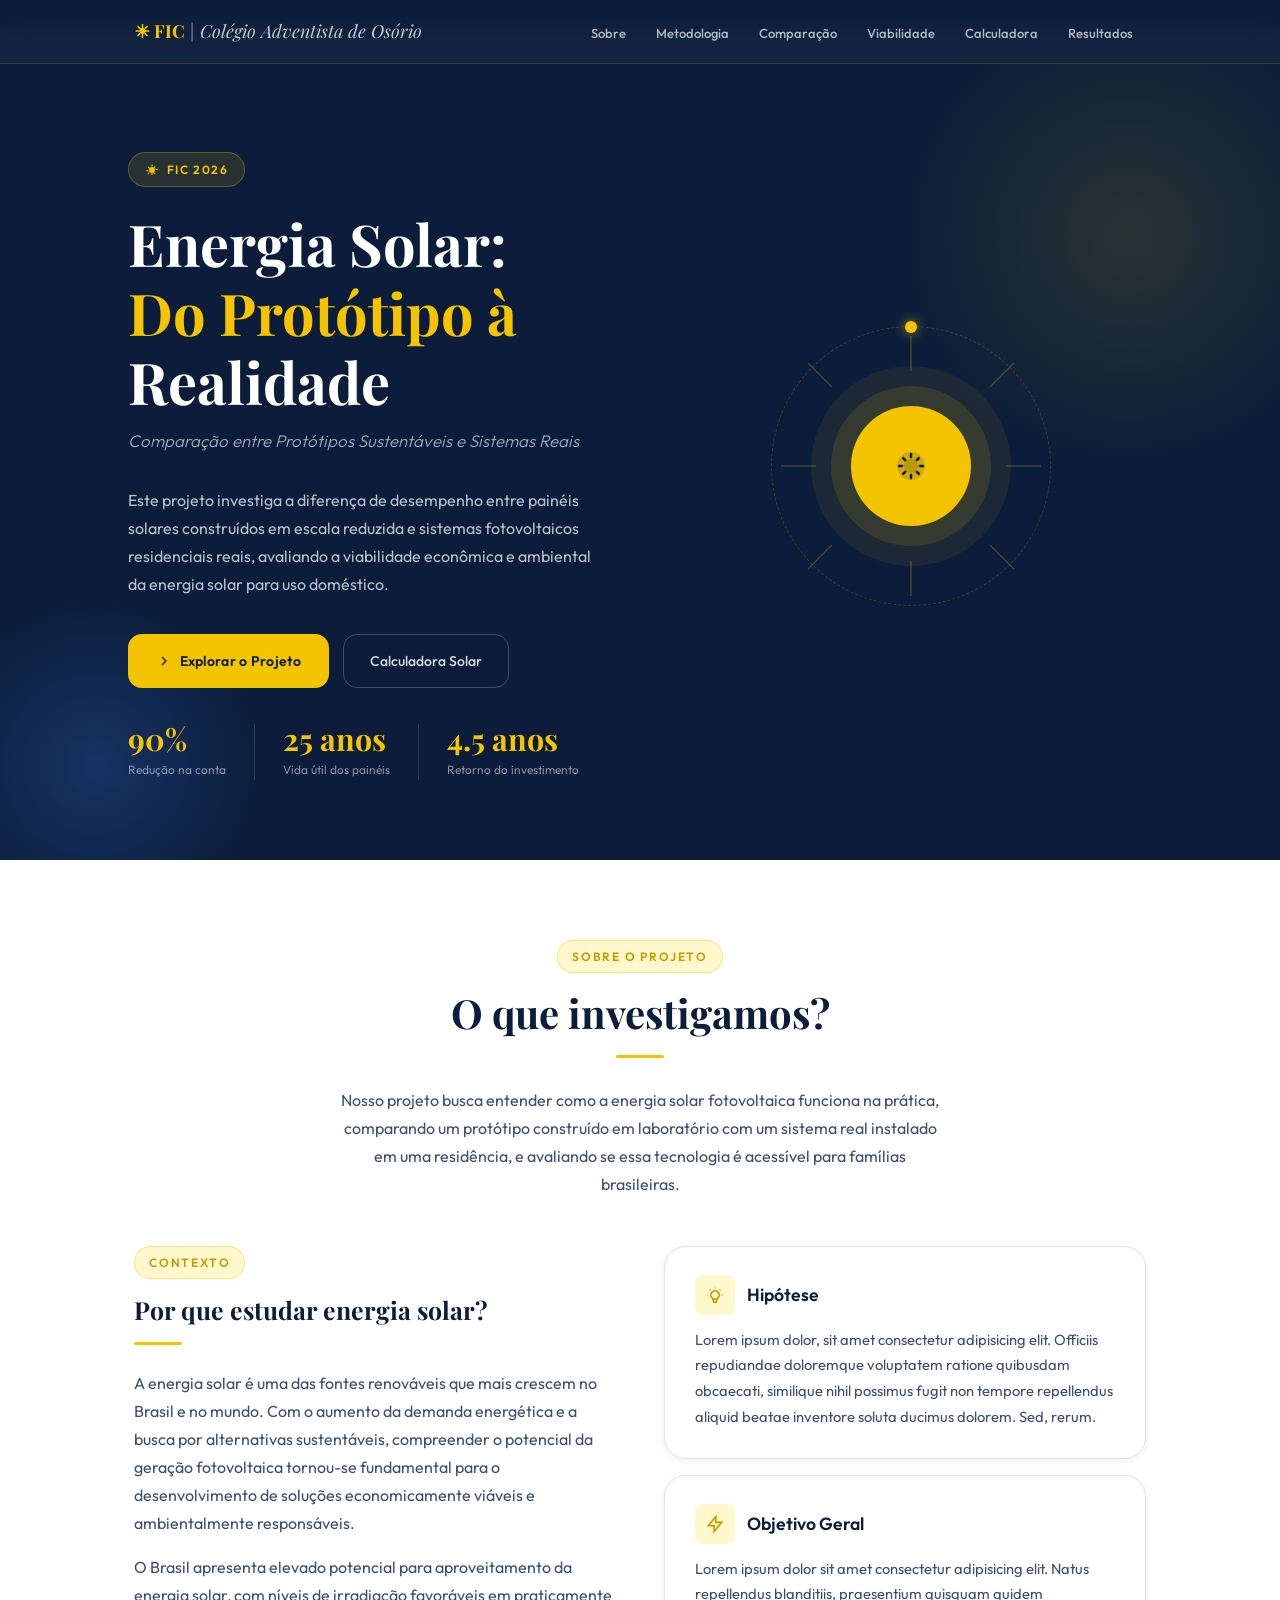
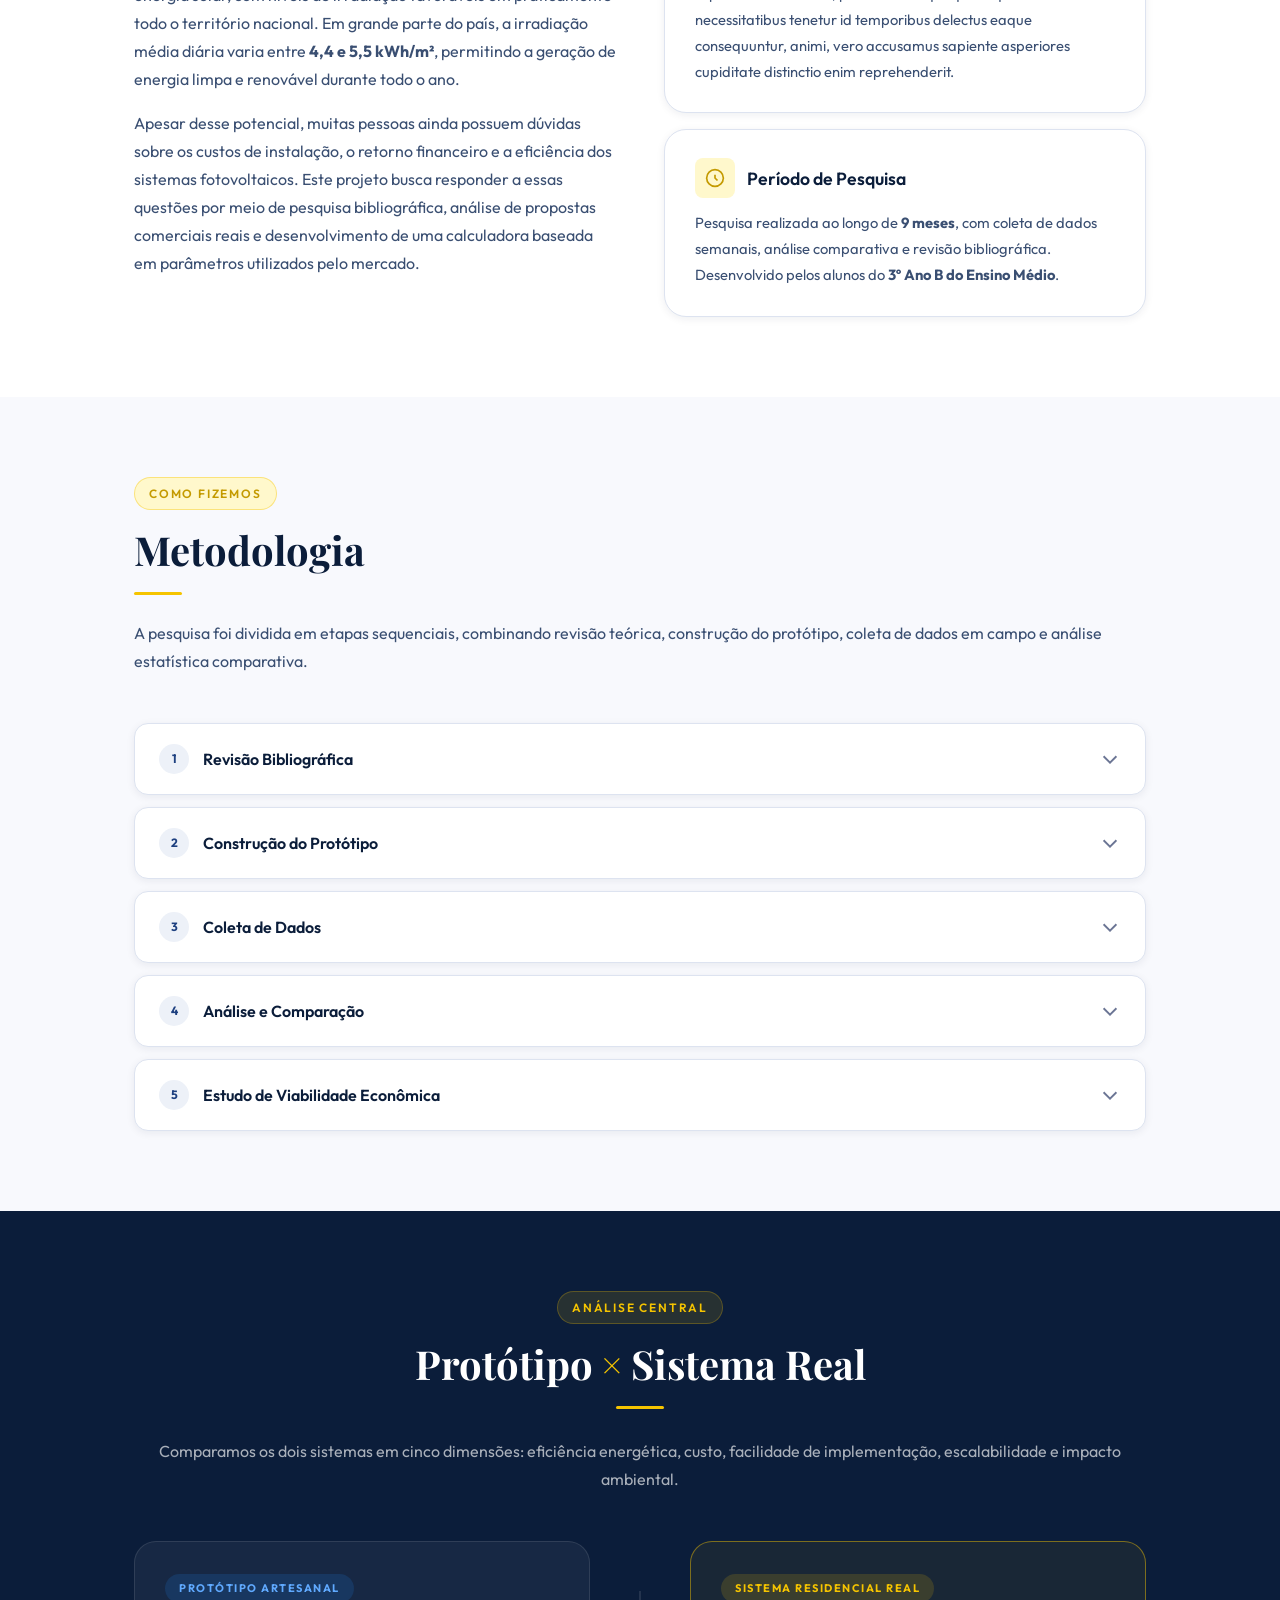
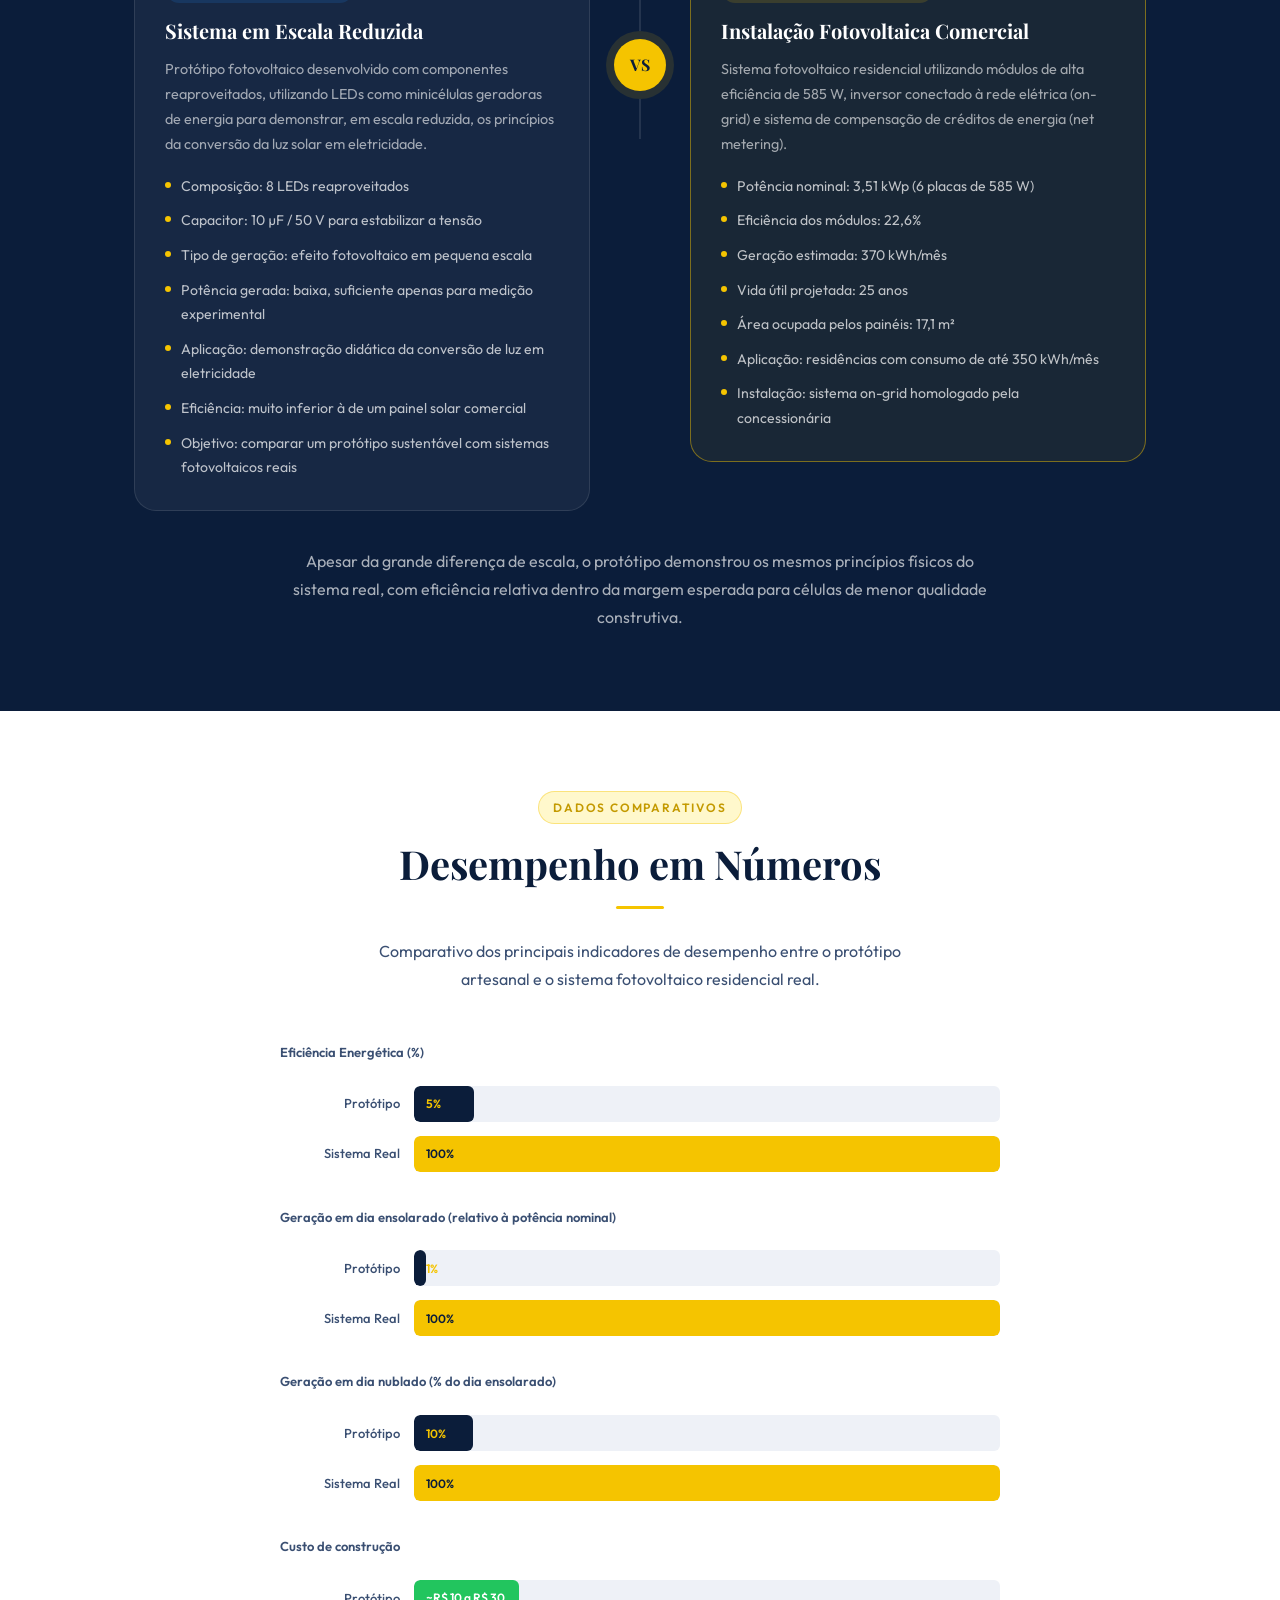
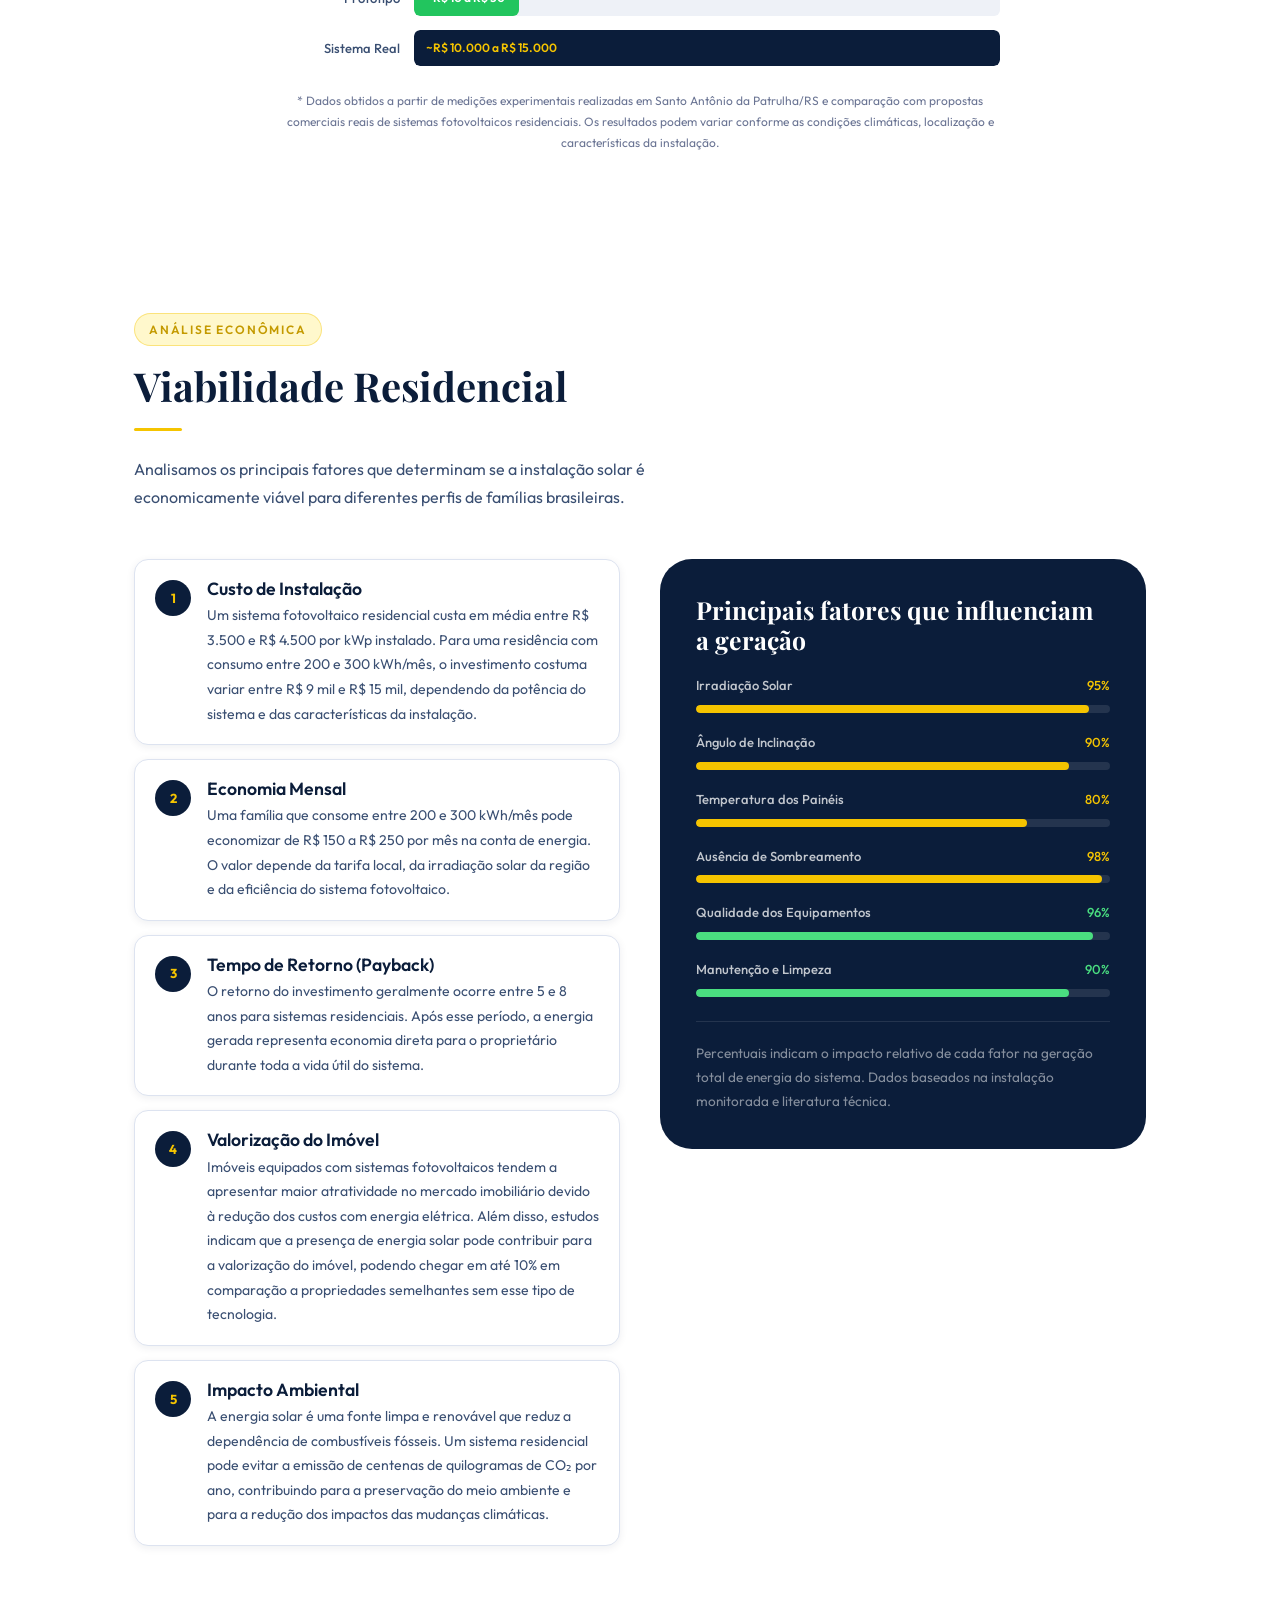
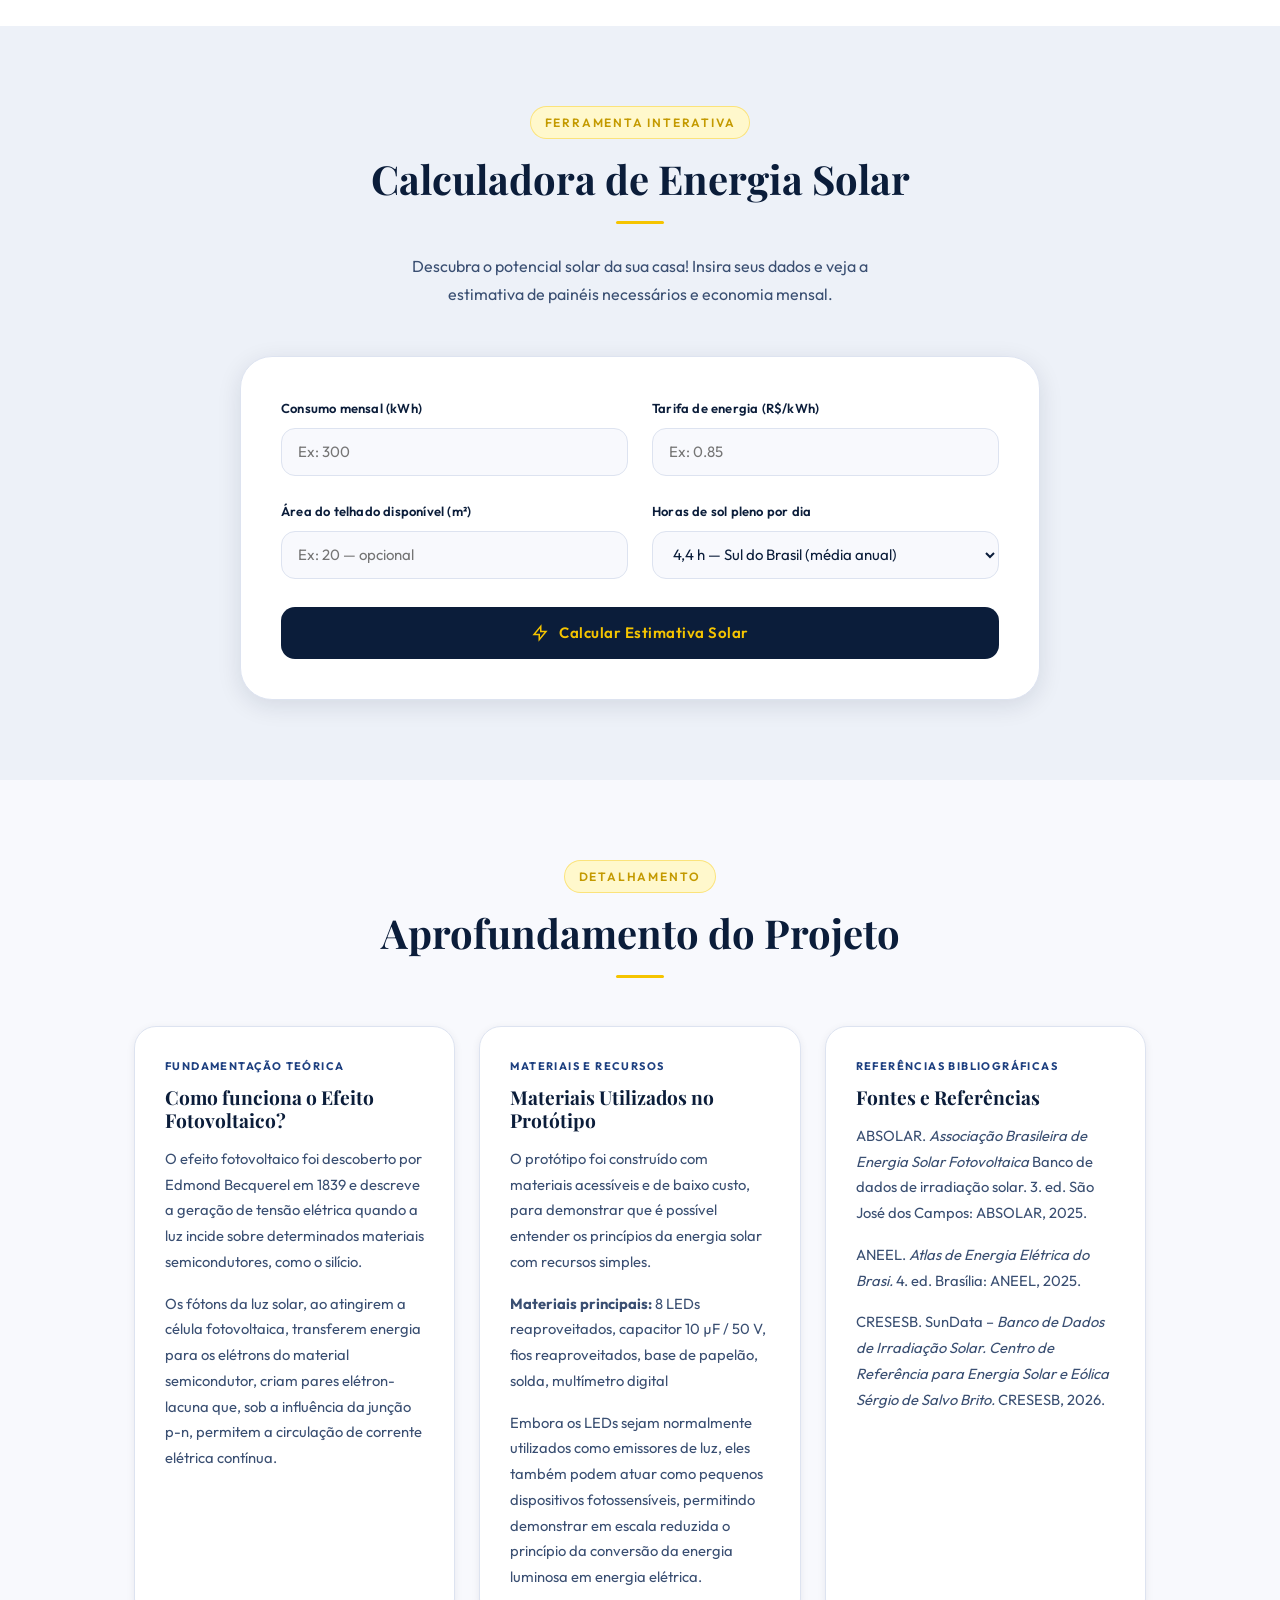
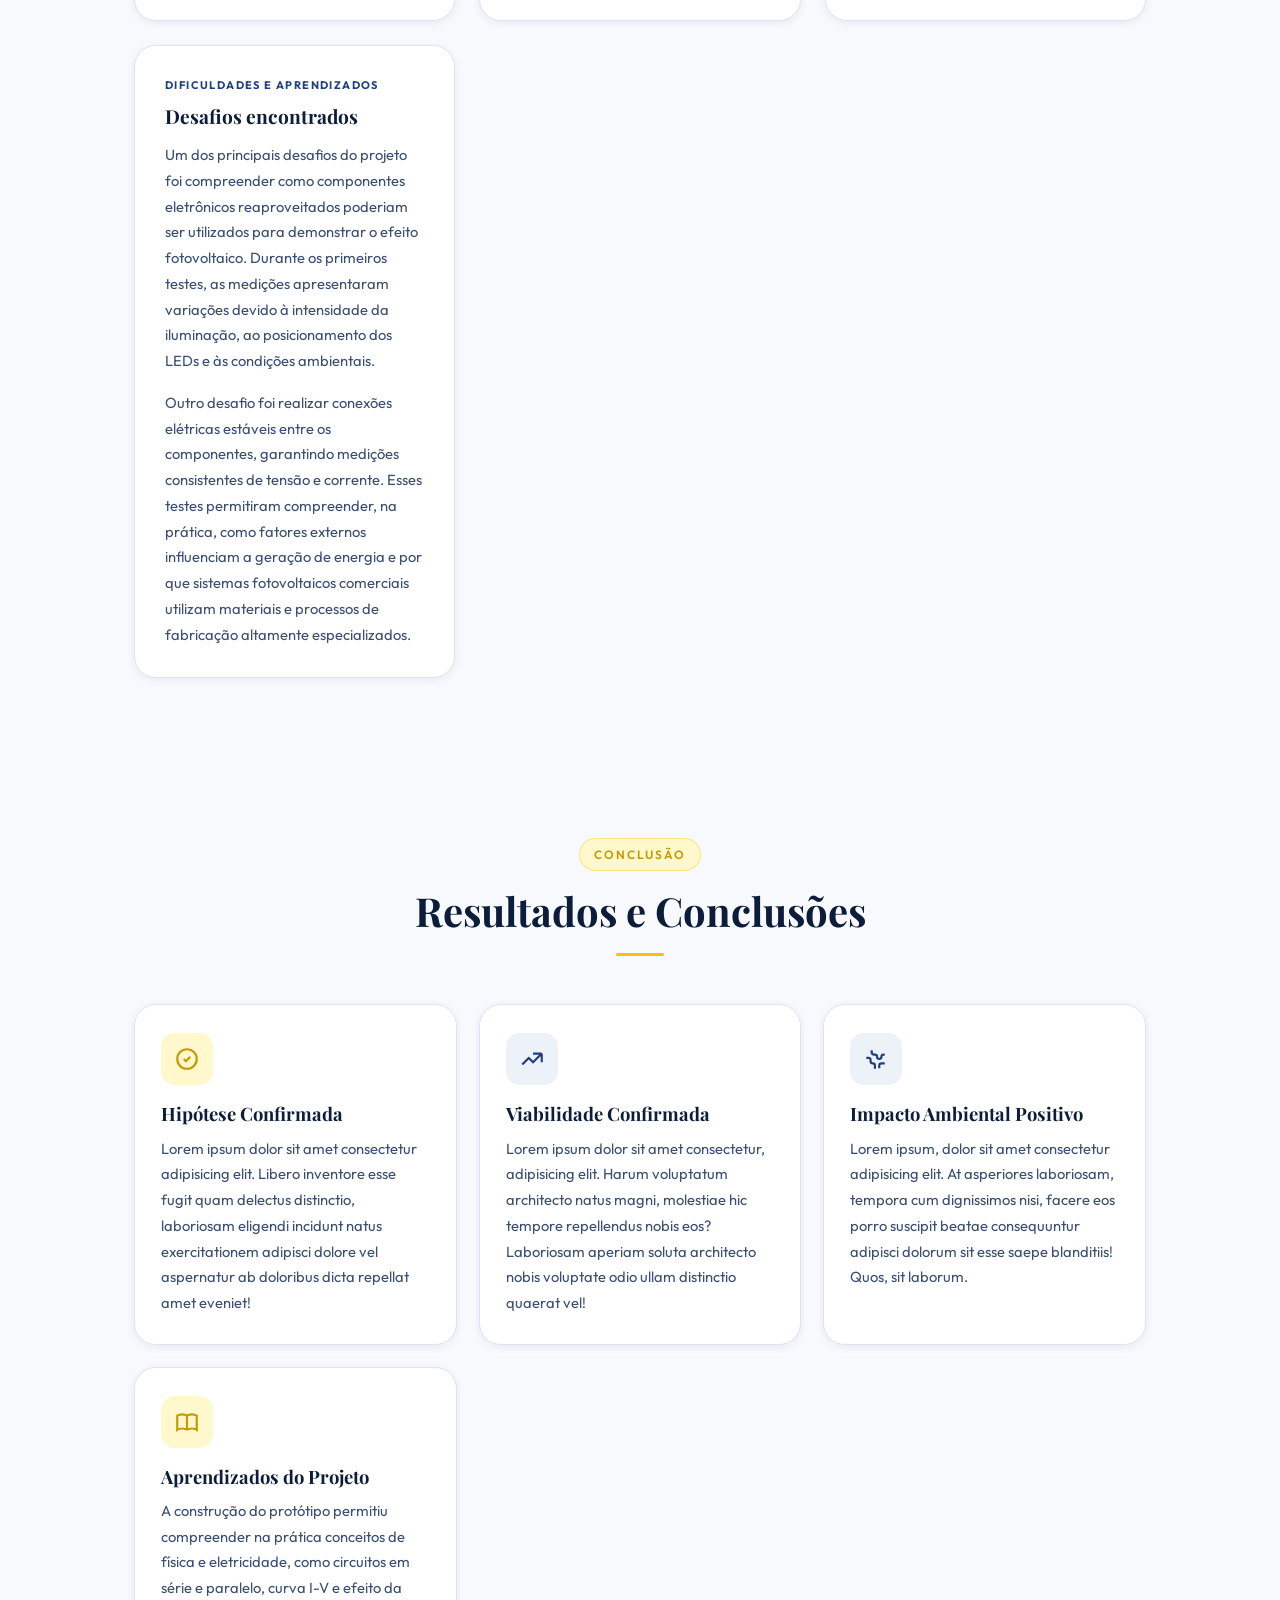
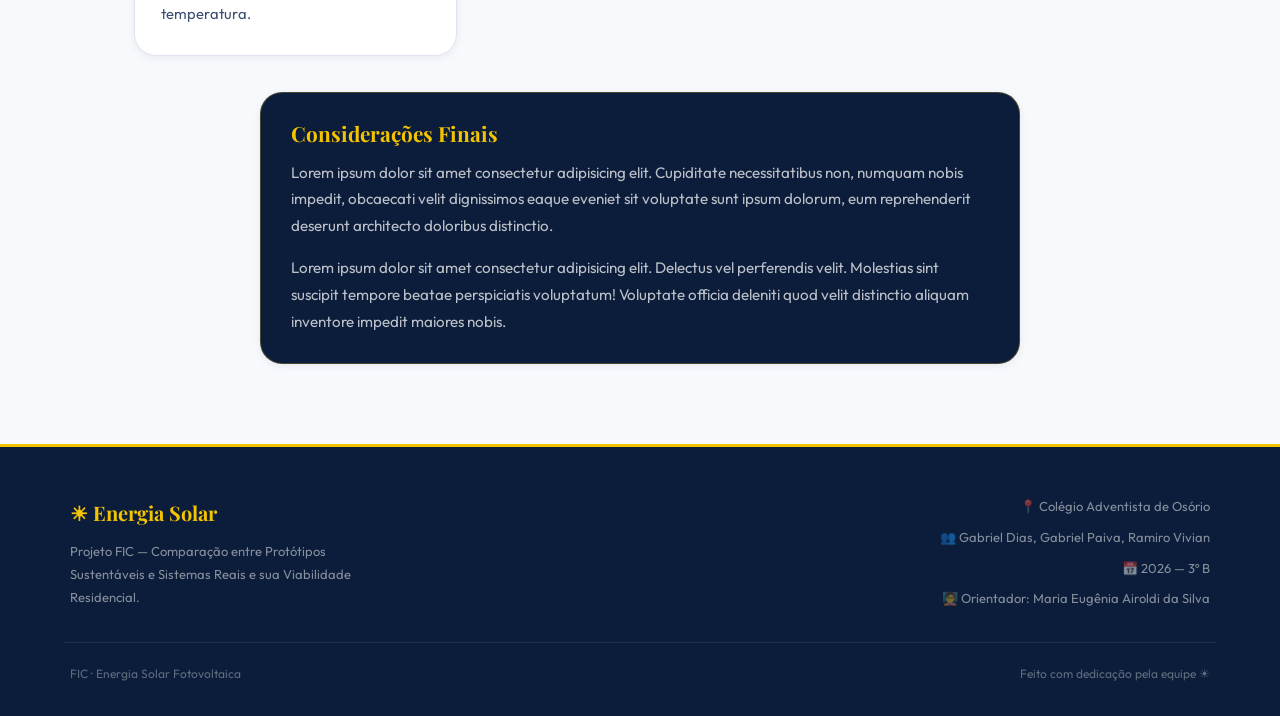
==== commit 0b68742c: "Update index.html" ====
--- a/index.html
+++ b/index.html
@@ -155,20 +155,14 @@
         <h3>Por que estudar energia solar?</h3>
         <div class="divider"></div>
         <p>
-          A energia solar é uma das fontes de energia renovável com maior crescimento no Brasil
-          e no mundo. Com a crise climática e o aumento das tarifas de energia elétrica,
-          compreender o potencial fotovoltaico se torna essencial para o futuro sustentável.
-        </p>
-        <p>
-          O Brasil possui uma das maiores incidências solares do mundo, com média de
-          <strong>4,5 a 6 horas de sol pleno por dia</strong>, tornando o país ideal para
-          o aproveitamento dessa fonte limpa e renovável.
+          A energia solar é uma das fontes renováveis que mais crescem no Brasil e no mundo. Com o aumento da demanda energética e a busca por alternativas sustentáveis, compreender o potencial da geração fotovoltaica tornou-se fundamental para o desenvolvimento de soluções economicamente viáveis e ambientalmente responsáveis.
+        </p>
+        <p>
+          O Brasil apresenta elevado potencial para aproveitamento da energia solar, com níveis de irradiação favoráveis em praticamente todo o território nacional. Em grande parte do país, a irradiação média diária varia entre <strong>4,4 e 5,5 kWh/m²</strong>, permitindo a geração de energia limpa e renovável durante todo o ano.
         </p>
         <p>
           <!-- Adicione mais texto de contexto aqui -->
-          Apesar do potencial enorme, muitas famílias ainda têm dúvidas sobre a viabilidade
-          econômica da instalação. Este projeto tenta responder essas perguntas com dados reais
-          e experimentos práticos.
+          Apesar desse potencial, muitas pessoas ainda possuem dúvidas sobre os custos de instalação, o retorno financeiro e a eficiência dos sistemas fotovoltaicos. Este projeto busca responder a essas questões por meio de pesquisa bibliográfica, análise de propostas comerciais reais e desenvolvimento de uma calculadora baseada em parâmetros utilizados pelo mercado.
         </p>
       </div>
 
@@ -396,17 +390,16 @@
         <h3>Sistema em Escala Reduzida</h3>
         <!-- EDITE AQUI: Descrição do protótipo -->
         <p style="font-size:0.9rem; color:rgba(255,255,255,0.6);">
-          Painel construído manualmente com x,
-          potência de ~xW, ideal para demonstração e experimentos educacionais.
+          Protótipo fotovoltaico desenvolvido com componentes reaproveitados, utilizando LEDs como minicélulas geradoras de energia para demonstrar, em escala reduzida, os princípios da conversão da luz solar em eletricidade.
         </p>
         <ul class="compare-list">
-          <li>Potência nominal: x Watts</li>
-          <li>Eficiência medida: x – x%</li>
-          <li>Custo de construção: R$ x,00</li>
-          <li>Vida útil estimada: x – x anos</li>
-          <li>Área dos painéis: x m²</li>
-          <li>Aplicação: carga de bateria / LEDs</li>
-          <li>Instalação: simples, sem certificação</li>
+          <li>Composição: 8 LEDs reaproveitados</li>
+          <li>Capacitor: 10 µF / 50 V para estabilizar a tensão</li>
+          <li>Tipo de geração: efeito fotovoltaico em pequena escala</li>
+          <li>Potência gerada: baixa, suficiente apenas para medição experimental</li>
+          <li>Aplicação: demonstração didática da conversão de luz em eletricidade</li>
+          <li>Eficiência: muito inferior à de um painel solar comercial</li>
+          <li>Objetivo: comparar um protótipo sustentável com sistemas fotovoltaicos reais</li>
           <!-- Adicione mais itens aqui -->
         </ul>
       </div>
@@ -424,17 +417,16 @@
         <h3>Instalação Fotovoltaica Comercial</h3>
         <!-- EDITE AQUI: Descrição do sistema real -->
         <p style="font-size:0.9rem; color:rgba(255,255,255,0.6);">
-          Sistema de 3,3 kWp com 8 painéis de 415W, inversor string e conexão
-          à rede elétrica (net metering), instalado em residência parceira.
+          Sistema fotovoltaico residencial utilizando módulos de alta eficiência de 585 W, inversor conectado à rede elétrica (on-grid) e sistema de compensação de créditos de energia (net metering).
         </p>
         <ul class="compare-list">
-          <li>Potência nominal: x (3,3 kWp)</li>
-          <li>Eficiência média: x – x%</li>
-          <li>Custo de instalação: R$ x,00</li>
-          <li>Vida útil garantida: 25 anos</li>
-          <li>Área dos painéis: x m²</li>
-          <li>Aplicação: toda a residência (até 400 kWh/mês)</li>
-          <li>Instalação: empresa certificada + aprovação ANEEL</li>
+          <li>Potência nominal: 3,51 kWp (6 placas de 585 W)</li>
+          <li>Eficiência dos módulos: 22,6%</li>
+          <li>Geração estimada: 370 kWh/mês</li>
+          <li>Vida útil projetada: 25 anos</li>
+          <li>Área ocupada pelos painéis: 17,1 m²</li>
+          <li>Aplicação: residências com consumo de até 350 kWh/mês</li>
+          <li>Instalação: sistema on-grid homologado pela concessionária</li>
           <!-- Adicione mais itens aqui -->
         </ul>
       </div>
@@ -479,13 +471,13 @@
         <div class="bar-row">
           <span class="bar-label">Protótipo</span>
           <div class="bar-track">
-            <div class="bar-fill navy" data-width="45%" style="min-width:60px;">9,5%</div>
+            <div class="bar-fill navy" data-width="5%" style="min-width:60px;">5%</div>
           </div>
         </div>
         <div class="bar-row" style="margin-bottom:20px;">
           <span class="bar-label">Sistema Real</span>
           <div class="bar-track">
-            <div class="bar-fill yellow" data-width="90%">18,5%</div>
+            <div class="bar-fill yellow" data-width="100%">100%</div>
           </div>
         </div>
 
@@ -494,13 +486,13 @@
         <div class="bar-row">
           <span class="bar-label">Protótipo</span>
           <div class="bar-track">
-            <div class="bar-fill navy" data-width="72%">72%</div>
+            <div class="bar-fill navy" data-width="1%">1%</div>
           </div>
         </div>
         <div class="bar-row" style="margin-bottom:20px;">
           <span class="bar-label">Sistema Real</span>
           <div class="bar-track">
-            <div class="bar-fill yellow" data-width="87%">87%</div>
+            <div class="bar-fill yellow" data-width="100%">100%</div>
           </div>
         </div>
 
@@ -509,28 +501,28 @@
         <div class="bar-row">
           <span class="bar-label">Protótipo</span>
           <div class="bar-track">
-            <div class="bar-fill navy" data-width="28%">28%</div>
+            <div class="bar-fill navy" data-width="10%">10%</div>
           </div>
         </div>
         <div class="bar-row" style="margin-bottom:20px;">
           <span class="bar-label">Sistema Real</span>
           <div class="bar-track">
-            <div class="bar-fill yellow" data-width="35%">35%</div>
+            <div class="bar-fill yellow" data-width="100%">100%</div>
           </div>
         </div>
 
         <!-- Barra 4 -->
-        <div style="margin-bottom:8px; font-size:13px; font-weight:600; color:var(--text-soft);">Retorno do investimento (quanto menor, melhor)</div>
+        <div style="margin-bottom:8px; font-size:13px; font-weight:600; color:var(--text-soft);">Custo de construção</div>
         <div class="bar-row">
           <span class="bar-label">Protótipo</span>
           <div class="bar-track">
-            <div class="bar-fill green" data-width="20%" style="background:#22C55E; color:#fff;">~3 meses</div>
+            <div class="bar-fill green" data-width="18%" style="background:#22C55E; color:#fff;">~R$ 10 a R$ 30</div>
           </div>
         </div>
         <div class="bar-row">
           <span class="bar-label">Sistema Real</span>
           <div class="bar-track">
-            <div class="bar-fill navy" data-width="82%">4 – 6 anos</div>
+            <div class="bar-fill navy" data-width="100%">~R$ 10.000 a R$ 15.000</div>
           </div>
         </div>
 
@@ -538,8 +530,7 @@
 
       <!-- EDITE AQUI: Nota sobre os dados -->
       <p style="font-size:12px; color:var(--gray-dk); margin-top:24px; text-align:center;">
-        * Dados coletados entre x e x de 2026 na cidade de Sant Antônio da Patrulha.
-        Condições de irradiação: média de x h/dia de sol pleno no período.
+        * Dados obtidos a partir de medições experimentais realizadas em Santo Antônio da Patrulha/RS e comparação com propostas comerciais reais de sistemas fotovoltaicos residenciais. Os resultados podem variar conforme as condições climáticas, localização e características da instalação.
       </p>
 
     </div>
@@ -571,8 +562,7 @@
           <div>
             <h4>Custo de Instalação</h4>
             <!-- EDITE AQUI -->
-            <p>Um sistema de x kWp custa em média R$ x a R$ x instalado.
-            Financiamentos com taxas especiais estão disponíveis em bancos como CAIXA e BNDES.</p>
+            <p>Um sistema fotovoltaico residencial custa em média entre R$ 3.500 e R$ 4.500 por kWp instalado. Para uma residência com consumo entre 200 e 300 kWh/mês, o investimento costuma variar entre R$ 9 mil e R$ 15 mil, dependendo da potência do sistema e das características da instalação.</p>
           </div>
         </div>
 
@@ -581,8 +571,7 @@
           <div>
             <h4>Economia Mensal</h4>
             <!-- EDITE AQUI -->
-            <p>Uma família que consume x kWh/mês pode economizar entre R$ x e R$ x
-            por mês na conta de luz, dependendo da tarifa local e do porte do sistema.</p>
+            <p>Uma família que consome entre 200 e 300 kWh/mês pode economizar de R$ 150 a R$ 250 por mês na conta de energia. O valor depende da tarifa local, da irradiação solar da região e da eficiência do sistema fotovoltaico.</p>
           </div>
         </div>
 
@@ -591,8 +580,7 @@
           <div>
             <h4>Tempo de Retorno (Payback)</h4>
             <!-- EDITE AQUI -->
-            <p>O payback médio é de x a x anos para sistemas sem financiamento. Com
-            a inflação energética histórica de 8% ao ano, o retorno real é ainda mais rápido.</p>
+            <p>O retorno do investimento geralmente ocorre entre 5 e 8 anos para sistemas residenciais. Após esse período, a energia gerada representa economia direta para o proprietário durante toda a vida útil do sistema.</p>
           </div>
         </div>
 
@@ -601,8 +589,7 @@
           <div>
             <h4>Valorização do Imóvel</h4>
             <!-- EDITE AQUI -->
-            <p>Imóveis com sistema solar se valorizam em média x% a x% no mercado
-            imobiliário, segundo estudos do setor de energia renovável.</p>
+            <p>Imóveis equipados com sistemas fotovoltaicos tendem a apresentar maior atratividade no mercado imobiliário devido à redução dos custos com energia elétrica. Além disso, estudos indicam que a presença de energia solar pode contribuir para a valorização do imóvel, podendo chegar em até 10% em comparação a propriedades semelhantes sem esse tipo de tecnologia.</p>
           </div>
         </div>
 
@@ -611,8 +598,7 @@
           <div>
             <h4>Impacto Ambiental</h4>
             <!-- EDITE AQUI -->
-            <p>Um sistema de x kWp evita a emissão de aproximadamente 1,5 tonelada de CO₂
-            por ano, contribuindo diretamente para a redução das emissões de gases de efeito estufa.</p>
+            <p>A energia solar é uma fonte limpa e renovável que reduz a dependência de combustíveis fósseis. Um sistema residencial pode evitar a emissão de centenas de quilogramas de CO₂ por ano, contribuindo para a preservação do meio ambiente e para a redução dos impactos das mudanças climáticas.</p>
           </div>
         </div>
 
@@ -620,46 +606,46 @@
 
       <!-- Card de destaque -->
       <div class="viab-highlight fade-in fade-in-delay-2">
-        <h3>Fatores de Eficiência</h3>
+        <h3>Principais fatores que influenciam a geração</h3>
         <div class="progress-list">
 
           <div class="progress-item">
             <label>
               <span>Irradiação Solar</span>
-              <span style="color:var(--yellow);">92%</span>
+              <span style="color:var(--yellow);">95%</span>
             </label>
             <div class="progress-bar-bg">
-              <div class="progress-bar" data-width="92%"></div>
+              <div class="progress-bar" data-width="95%"></div>
             </div>
           </div>
 
           <div class="progress-item">
             <label>
               <span>Ângulo de Inclinação</span>
-              <span style="color:var(--yellow);">85%</span>
+              <span style="color:var(--yellow);">90%</span>
             </label>
             <div class="progress-bar-bg">
-              <div class="progress-bar" data-width="85%"></div>
+              <div class="progress-bar" data-width="90%"></div>
             </div>
           </div>
 
           <div class="progress-item">
             <label>
               <span>Temperatura dos Painéis</span>
-              <span style="color:var(--yellow);">70%</span>
+              <span style="color:var(--yellow);">80%</span>
             </label>
             <div class="progress-bar-bg">
-              <div class="progress-bar" data-width="70%"></div>
+              <div class="progress-bar" data-width="80%"></div>
             </div>
           </div>
 
           <div class="progress-item">
             <label>
               <span>Ausência de Sombreamento</span>
-              <span style="color:var(--yellow);">78%</span>
+              <span style="color:var(--yellow);">98%</span>
             </label>
             <div class="progress-bar-bg">
-              <div class="progress-bar" data-width="78%"></div>
+              <div class="progress-bar" data-width="98%"></div>
             </div>
           </div>
 
@@ -676,10 +662,10 @@
           <div class="progress-item">
             <label>
               <span>Manutenção e Limpeza</span>
-              <span style="color:#4ADE80;">88%</span>
+              <span style="color:#4ADE80;">90%</span>
             </label>
             <div class="progress-bar-bg">
-              <div class="progress-bar green" data-width="88%"></div>
+              <div class="progress-bar green" data-width="90%"></div>
             </div>
           </div>
 
@@ -732,17 +718,18 @@
           <input type="number" id="telhado" placeholder="Ex: 20 — opcional" min="0" max="500" />
         </div>
 
-        <div class="calc-field">
+          <div class="calc-field">
           <label for="horas">Horas de sol pleno por dia</label>
           <select id="horas">
             <option value="3.5">3,5 h — Sul do Brasil (inverno)</option>
-            <option value="4.5">4,5 h — Sul do Brasil (média)</option>
-            <option value="5" selected>5,0 h — Sudeste / Centro-Oeste</option>
-            <option value="5.5">5,5 h — Nordeste / Norte</option>
-            <option value="6">6,0 h — Região muito ensolarada</option>
+            <option value="4.4" selected>4,4 h — Sul do Brasil (média anual)</option>
+            <option value="5.0">5,0 h — Sudeste</option>
+            <option value="5.2">5,2 h — Centro-Oeste</option>
+            <option value="5.5">5,5 h — Nordeste</option>
+            <option value="4.8">4,8 h — Norte</option>
+            <option value="6.0">6,0 h — Região muito ensolarada</option>
           </select>
-        </div>
-
+        </div>  
       </div>
 
       <button class="calc-btn" id="calcBtn">
@@ -759,7 +746,7 @@
           </div>
           <div class="result-card">
             <div class="result-num" id="res-paineis">—</div>
-            <div class="result-label">Painéis de 400W</div>
+            <div class="result-label">Painéis de 585W</div>
           </div>
           <div class="result-card highlight">
             <div class="result-num" id="res-economia">—</div>
@@ -816,8 +803,7 @@
         </p>
         <p>
           Os fótons da luz solar, ao atingirem a célula fotovoltaica, transferem energia
-          para os elétrons do material semicondutor, criando pares elétron-lacuna que,
-          sob a influência da junção p-n, geram uma corrente elétrica contínua (CC).
+          para os elétrons do material semicondutor, criam pares elétron-lacuna que, sob a influência da junção p-n, permitem a circulação de corrente elétrica contínua.
         </p>
         <!-- Adicione mais texto aqui -->
       </div>
@@ -831,11 +817,11 @@
           demonstrar que é possível entender os princípios da energia solar com recursos simples.
         </p>
         <p>
-          <strong>Materiais principais:</strong> Células fotovoltaicas de silício policristalino
-          (6V / 100mA cada), fio de cobre esmaltado, resina epóxi, madeira compensada, controlador
-          de carga PWM 12V/10A, bateria selada 12V/7Ah, multímetro digital.
-        </p>
-        <!-- Adicione mais itens/descrições aqui -->
+          <strong>Materiais principais:</strong> 8 LEDs reaproveitados, capacitor 10 µF / 50 V, fios reaproveitados, base de papelão, solda, multímetro digital
+        </p>
+        <p>
+          Embora os LEDs sejam normalmente utilizados como emissores de luz, eles também podem atuar como pequenos dispositivos fotossensíveis, permitindo demonstrar em escala reduzida o princípio da conversão da energia luminosa em energia elétrica.
+        </p>
       </div>
 
       <div class="text-card">
@@ -843,17 +829,13 @@
         <h3>Fontes e Referências</h3>
         <!-- EDITE AQUI: Referências -->
         <p>
-          ANEEL. <em>Atlas de Energia Elétrica do Brasil.</em> 4. ed. Brasília: ANEEL, 2022.
-        </p>
-        <p>
-          INPE. <em>Atlas Brasileiro de Energia Solar.</em> 3. ed. São José dos Campos: INPE, 2022.
-        </p>
-        <p>
-          VILLALVA, M. G.; GAZOLI, J. R. <em>Energia Solar Fotovoltaica.</em> São Paulo: Érica, 2020.
-        </p>
-        <p>
-          <!-- Adicione mais referências aqui -->
-          ABSOLAR. Panorama da Energia Solar no Brasil. Relatório Anual 2023.
+          ABSOLAR. <em>Associação Brasileira de Energia Solar Fotovoltaica</em> Banco de dados de irradiação solar. 3. ed. São José dos Campos: ABSOLAR, 2025.
+        </p>
+        <p>
+          ANEEL. <em>Atlas de Energia Elétrica do Brasi.</em> 4. ed. Brasília: ANEEL, 2025.
+        </p>
+        <p>
+          CRESESB. SunData – <em>Banco de Dados de Irradiação Solar. Centro de Referência para Energia Solar e Eólica Sérgio de Salvo Brito.</em> CRESESB, 2026.
         </p>
       </div>
 
@@ -862,14 +844,10 @@
         <h3>Desafios encontrados</h3>
         <!-- EDITE AQUI: Dificuldades -->
         <p>
-          Um dos maiores desafios foi garantir a estanqueidade do protótipo. Durante as primeiras
-          semanas de coleta, a umidade infiltrou-se entre as células e o substrato, causando
-          variações inesperadas na tensão de saída.
-        </p>
-        <p>
-          A solução foi relaminar as células com resina epóxi de cura lenta, garantindo melhor
-          vedação. Esse processo nos ensinou na prática sobre a importância da qualidade construtiva
-          nos painéis comerciais.
+          Um dos principais desafios do projeto foi compreender como componentes eletrônicos reaproveitados poderiam ser utilizados para demonstrar o efeito fotovoltaico. Durante os primeiros testes, as medições apresentaram variações devido à intensidade da iluminação, ao posicionamento dos LEDs e às condições ambientais.
+        </p>
+        <p>
+          Outro desafio foi realizar conexões elétricas estáveis entre os componentes, garantindo medições consistentes de tensão e corrente. Esses testes permitiram compreender, na prática, como fatores externos influenciam a geração de energia e por que sistemas fotovoltaicos comerciais utilizam materiais e processos de fabricação altamente especializados.
           <!-- Adicione mais desafios e aprendizados -->
         </p>
       </div>
@@ -966,7 +944,7 @@
       <span>📍 Colégio Adventista de Osório</span>
       <span>👥 Gabriel Dias, Gabriel Paiva, Ramiro Vivian</span>
       <span>📅 2026 — 3º B</span>
-      <span>🧑‍🏫 Orientador: Maria Eugênia</span>
+      <span>🧑‍🏫 Orientador: Maria Eugênia Airoldi da Silva</span>
     </div>
   </div>
   <hr class="footer-divider" />
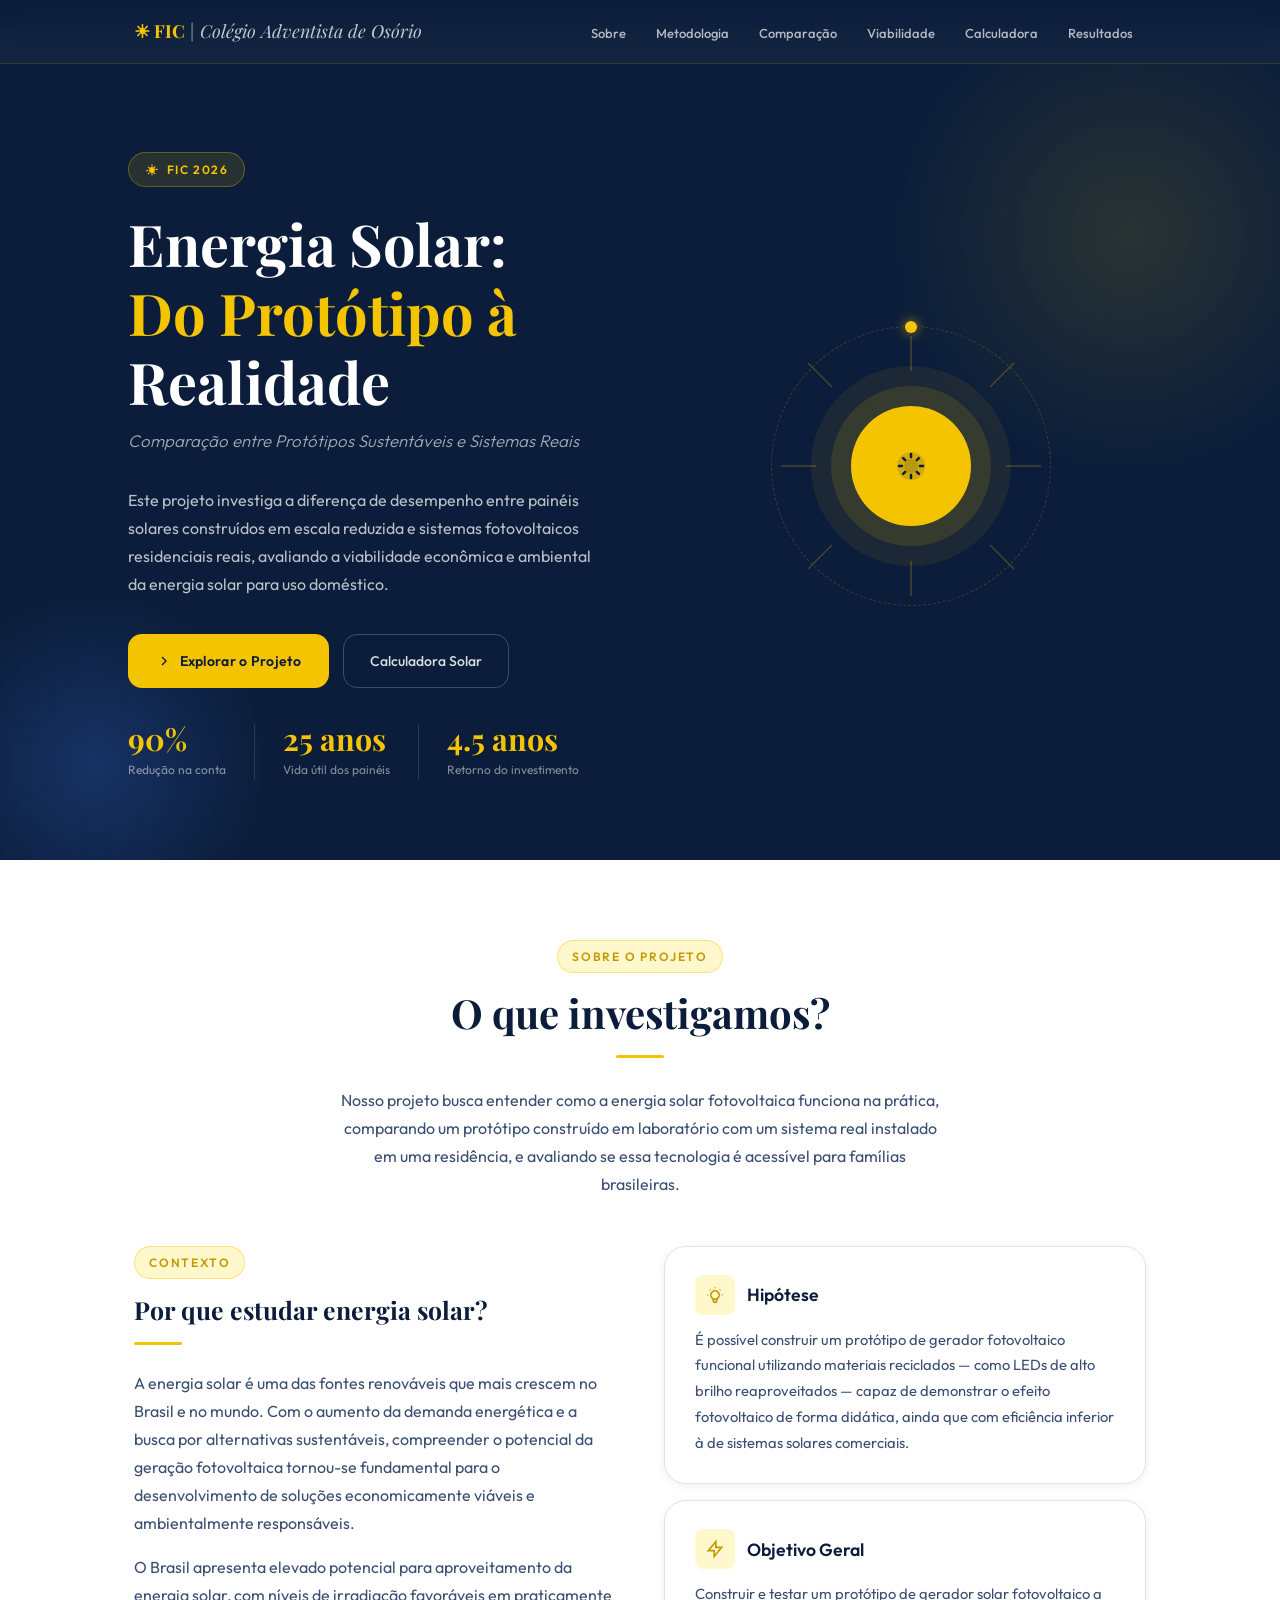
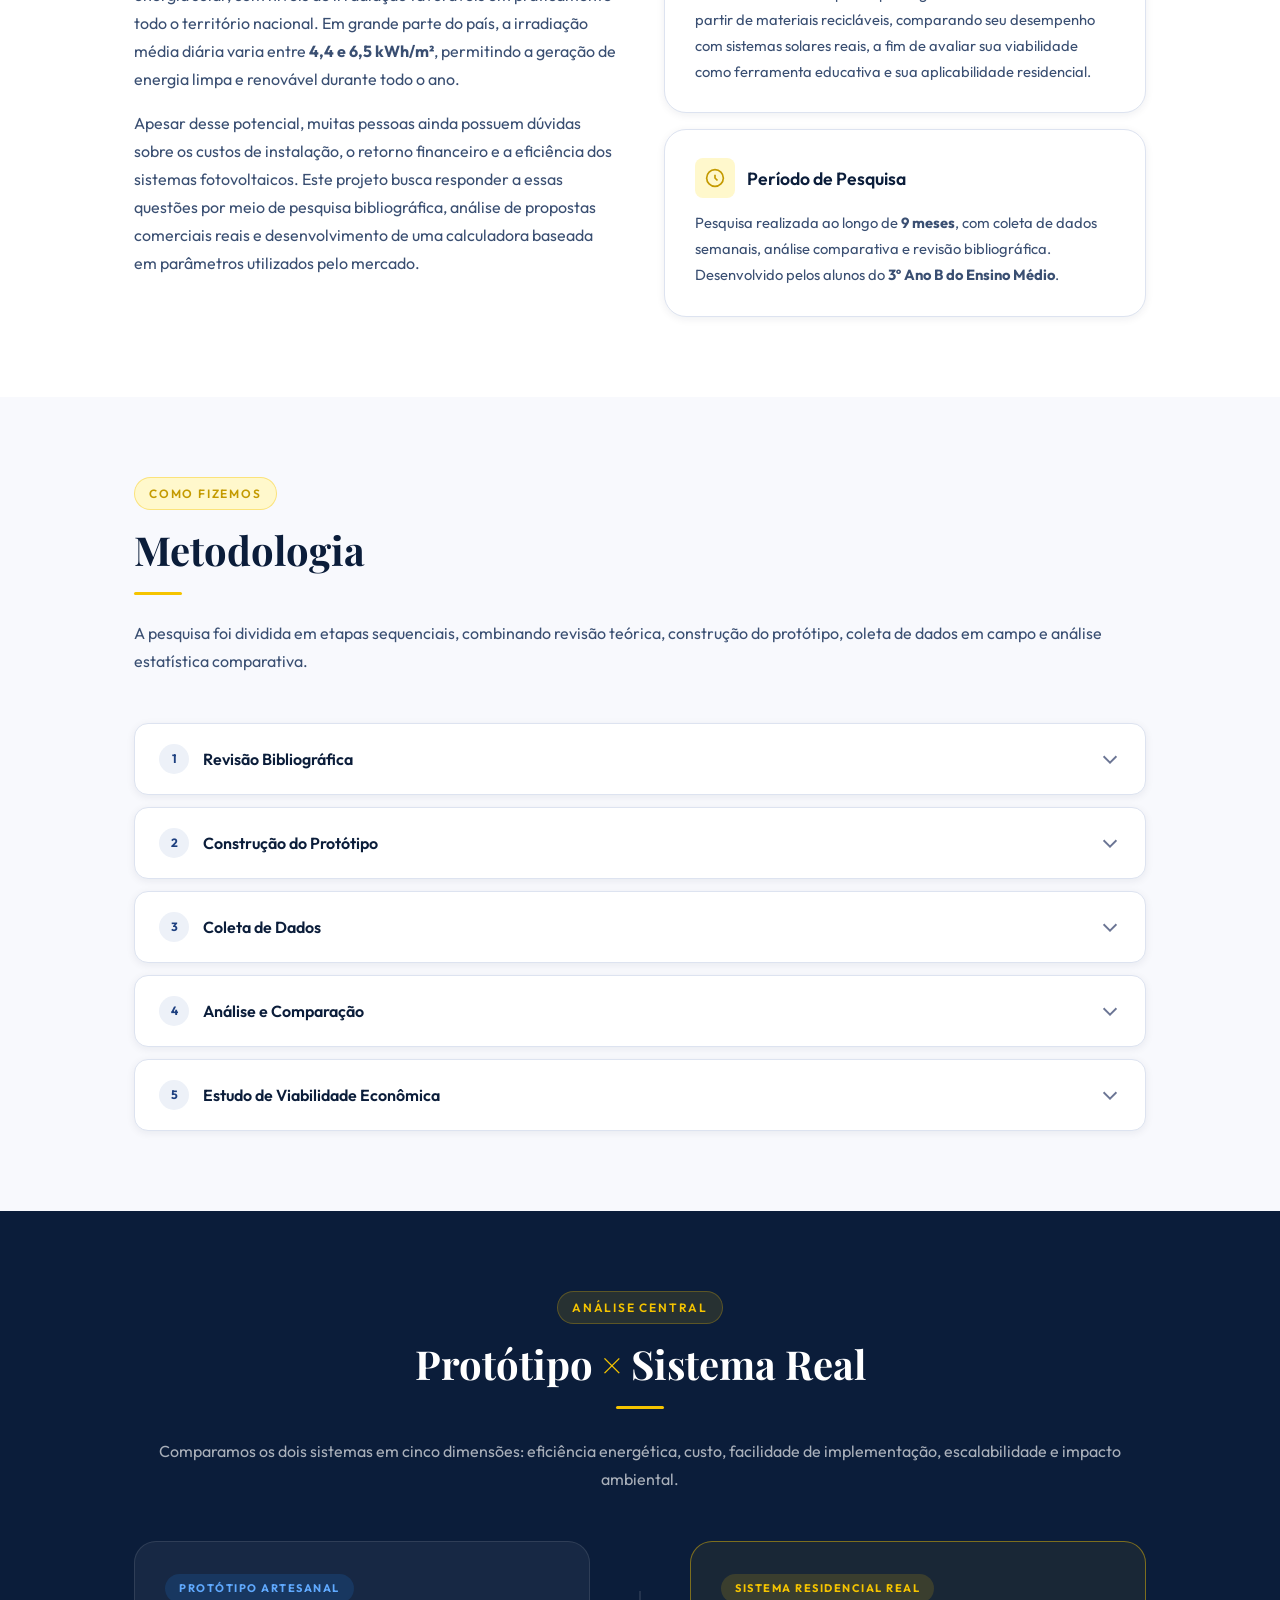
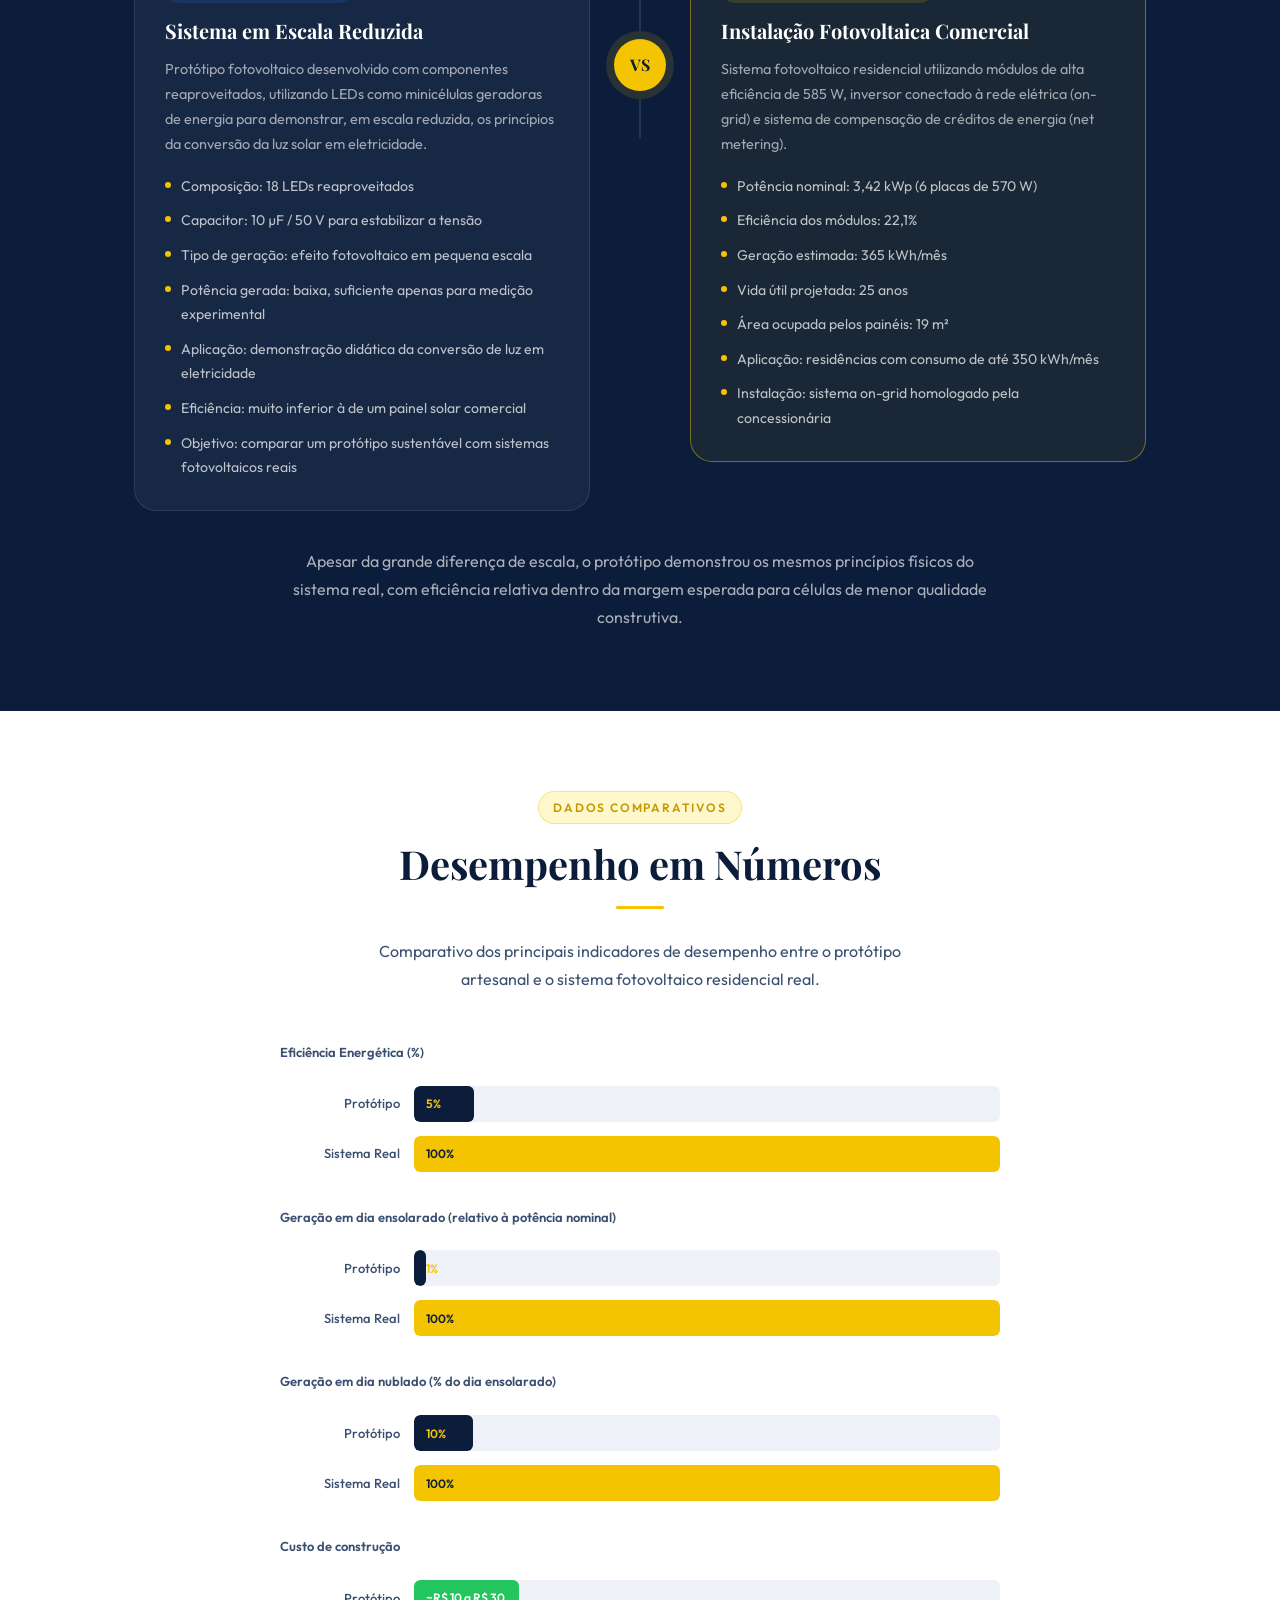
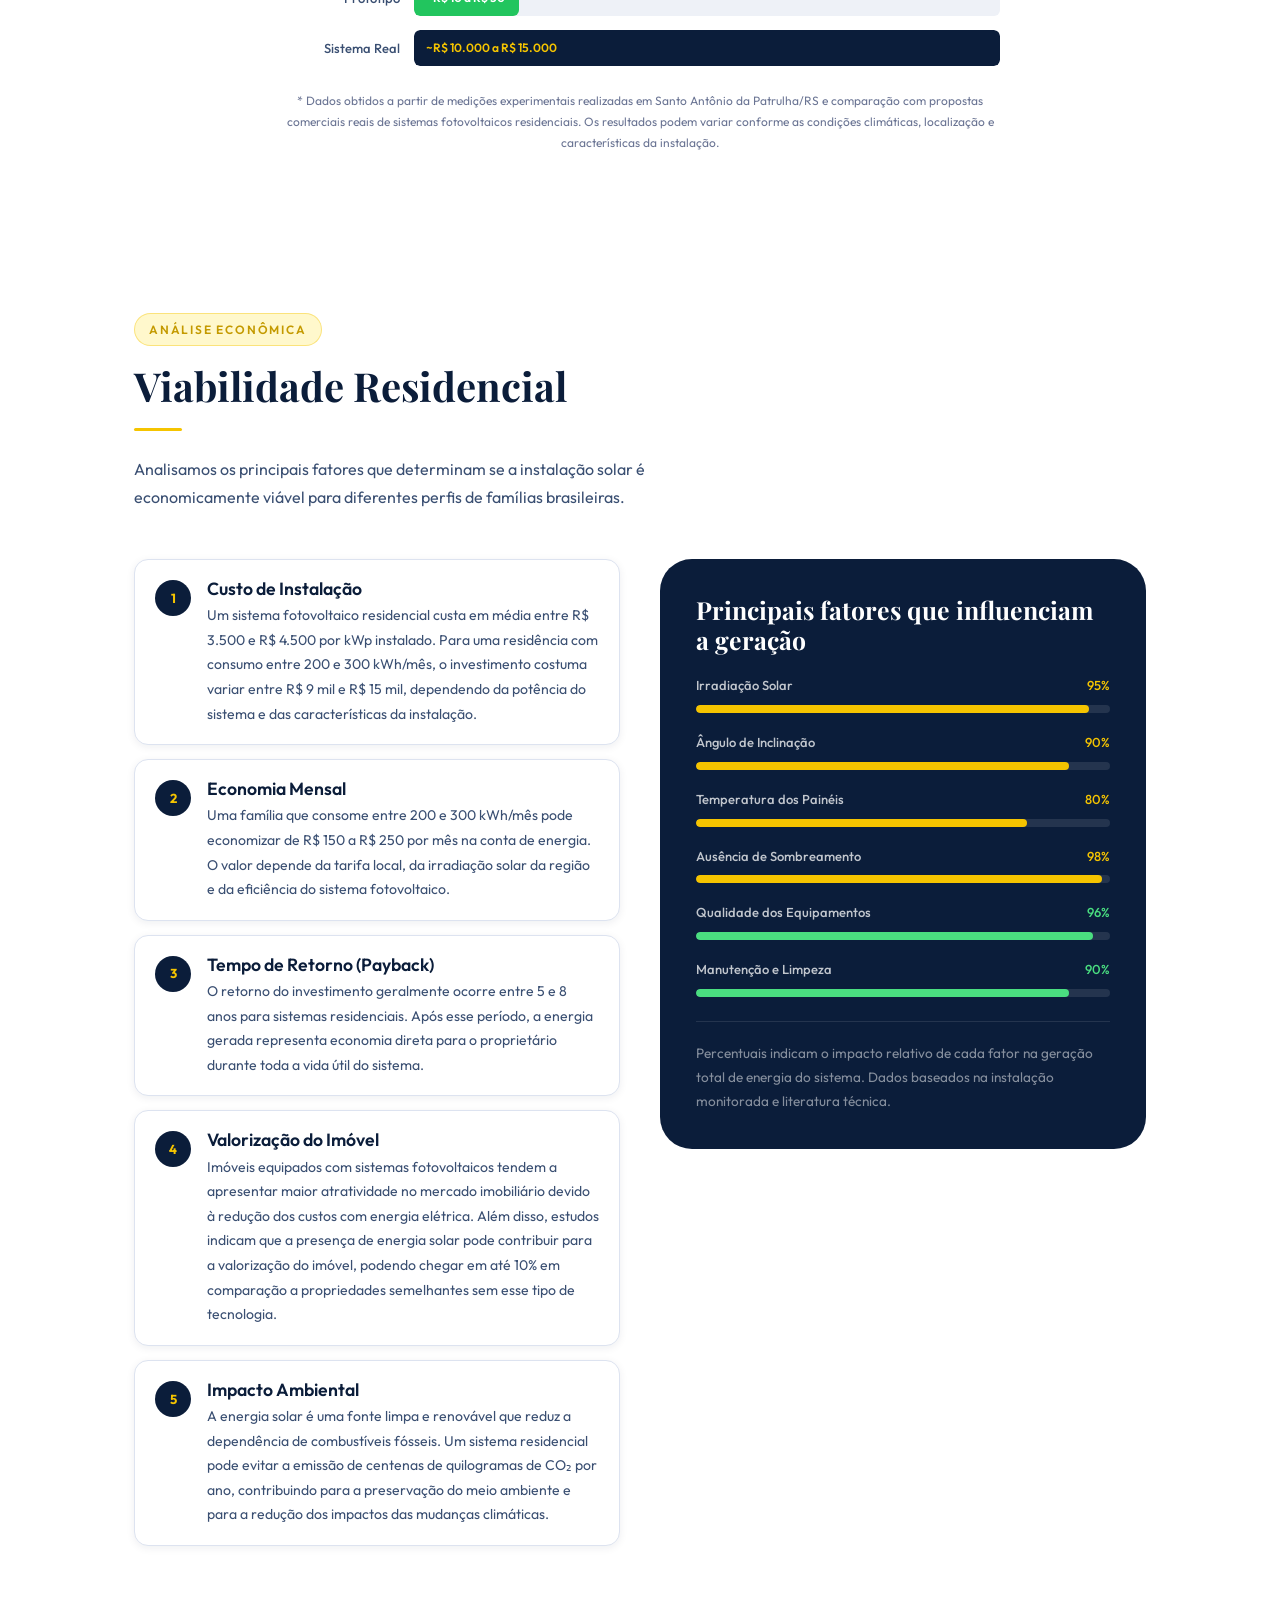
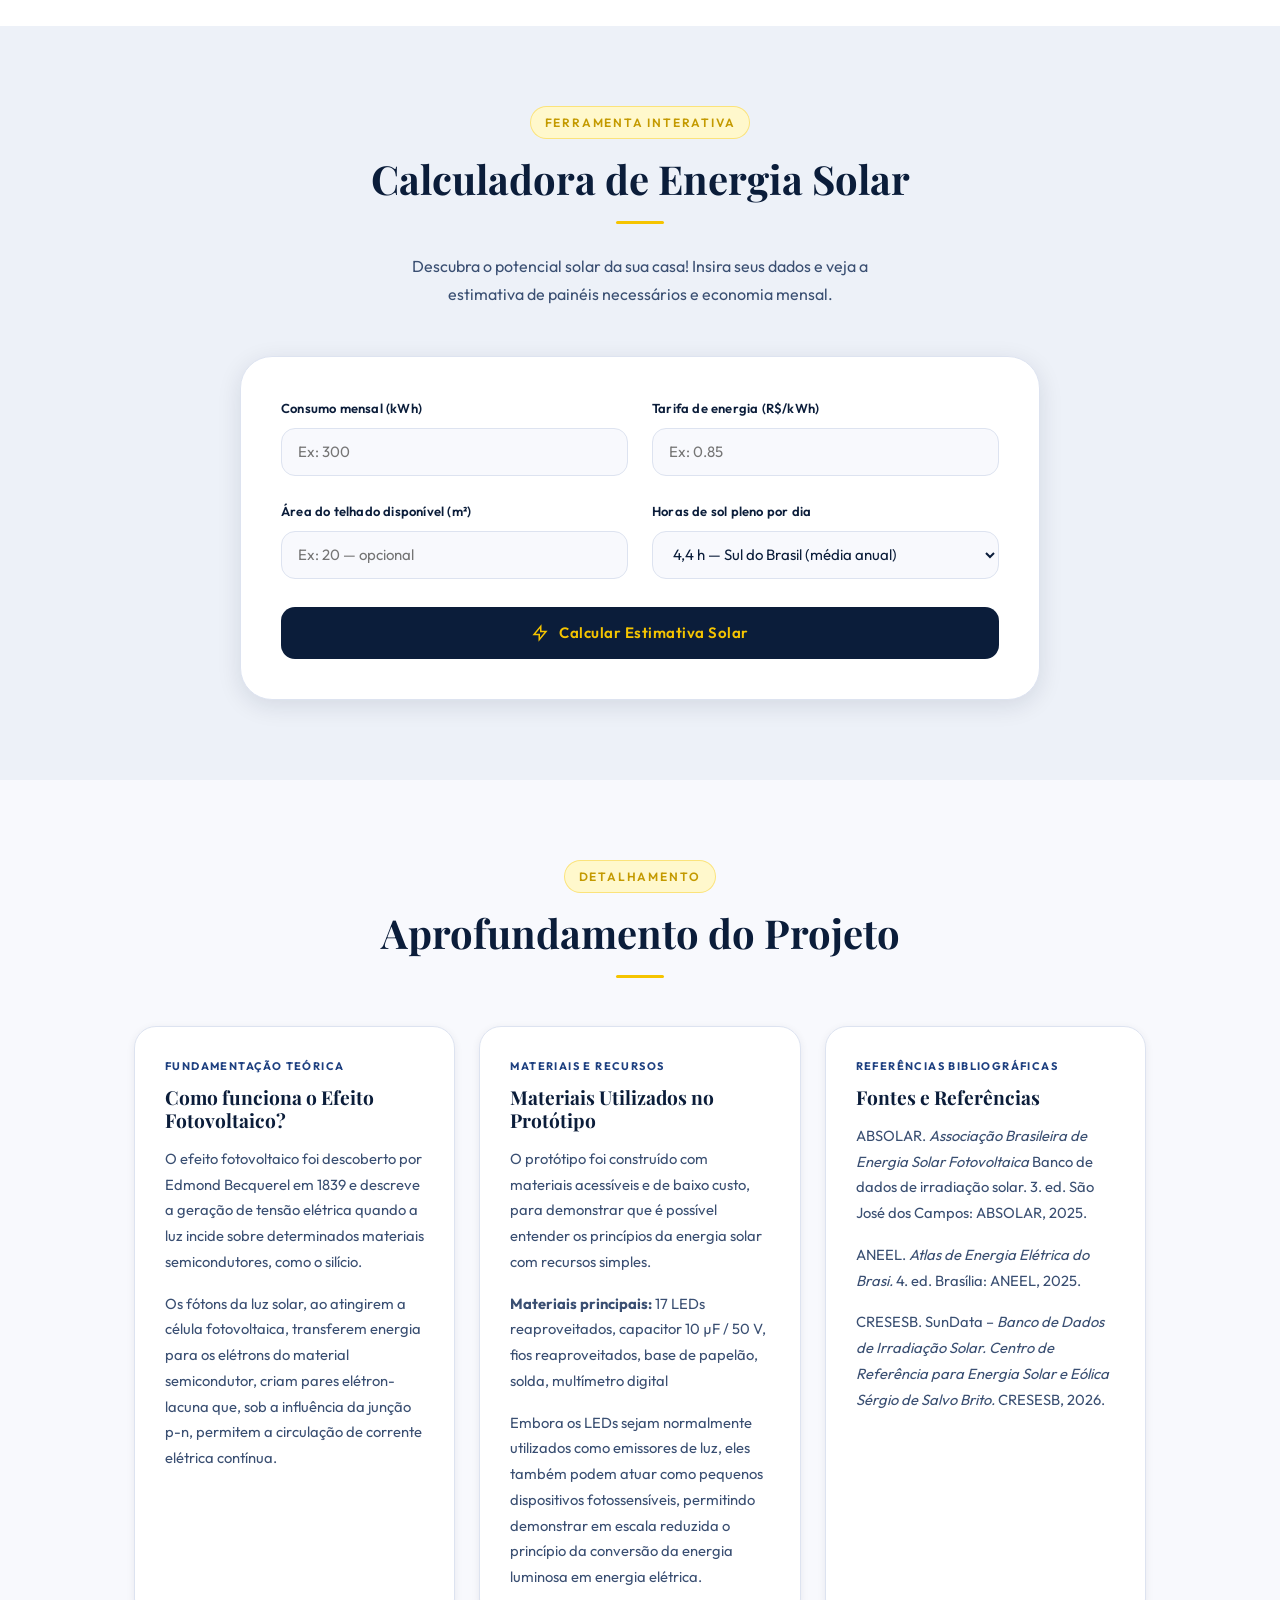
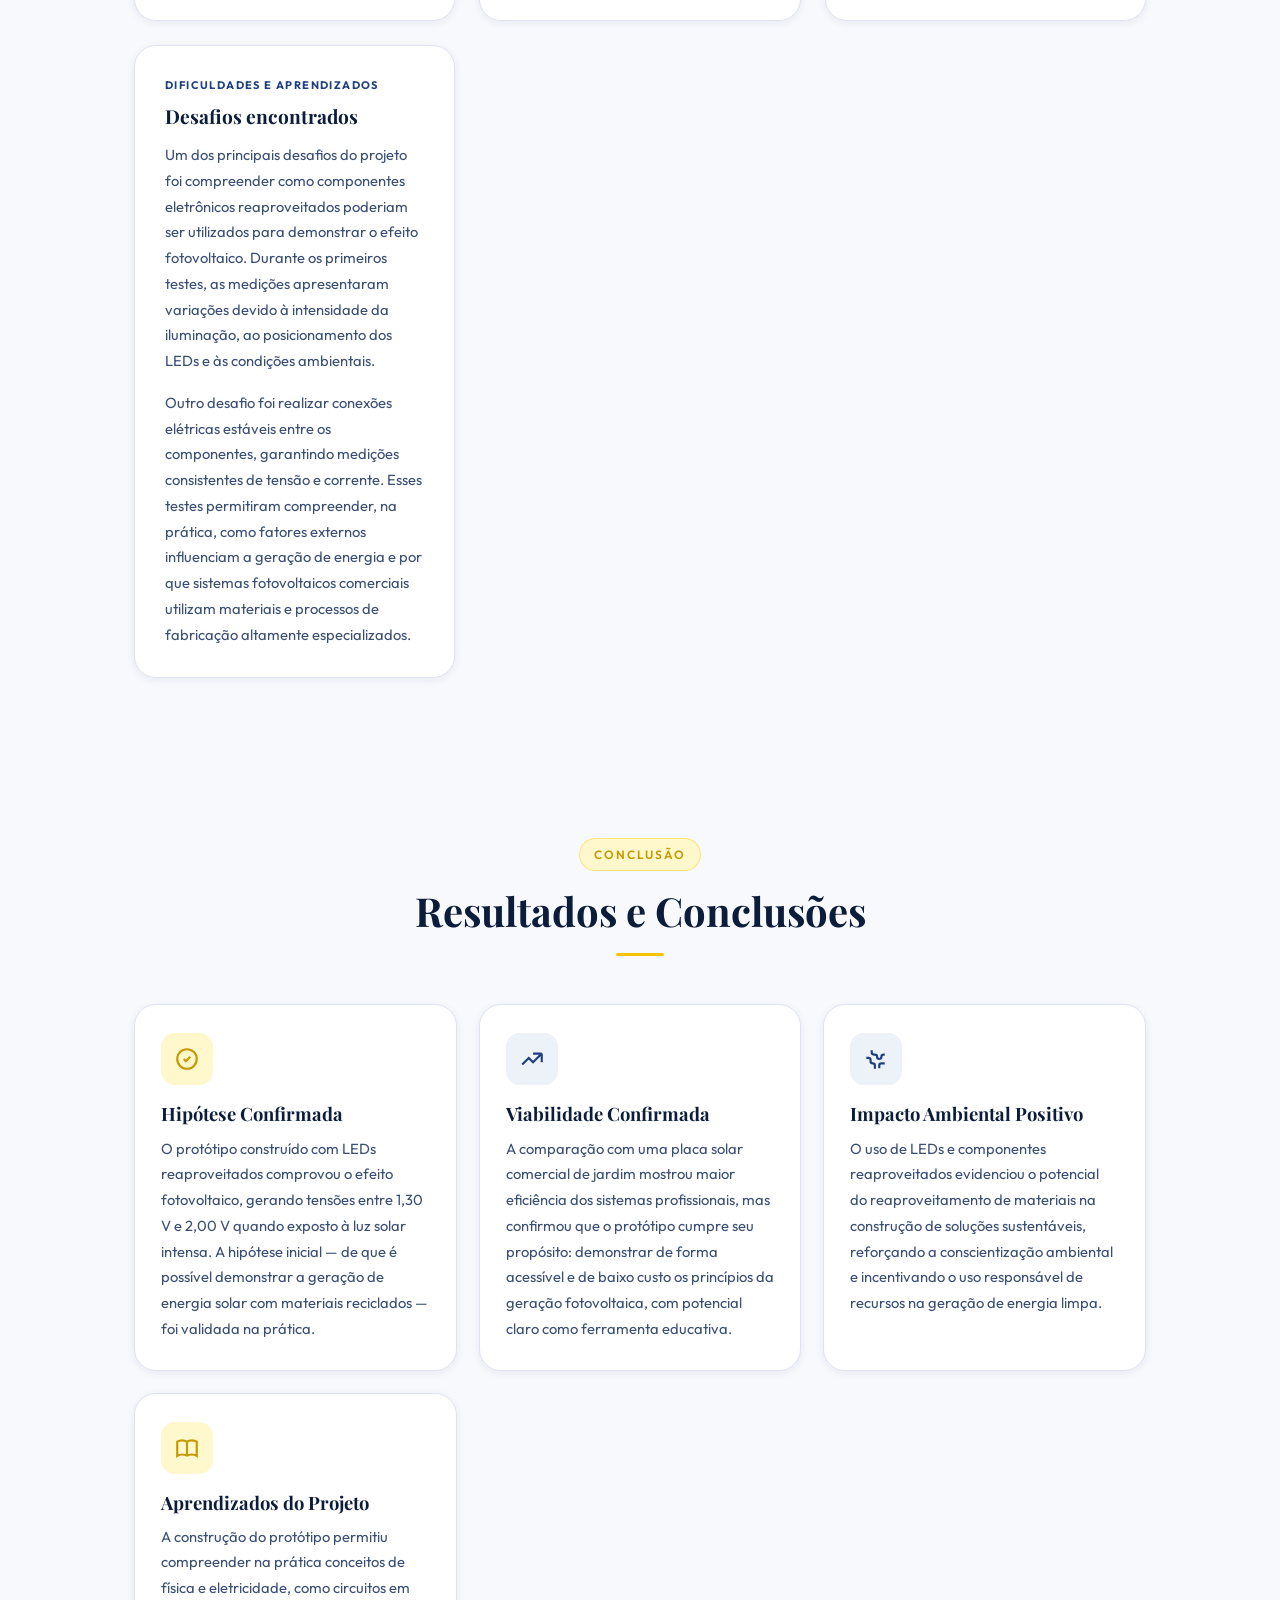
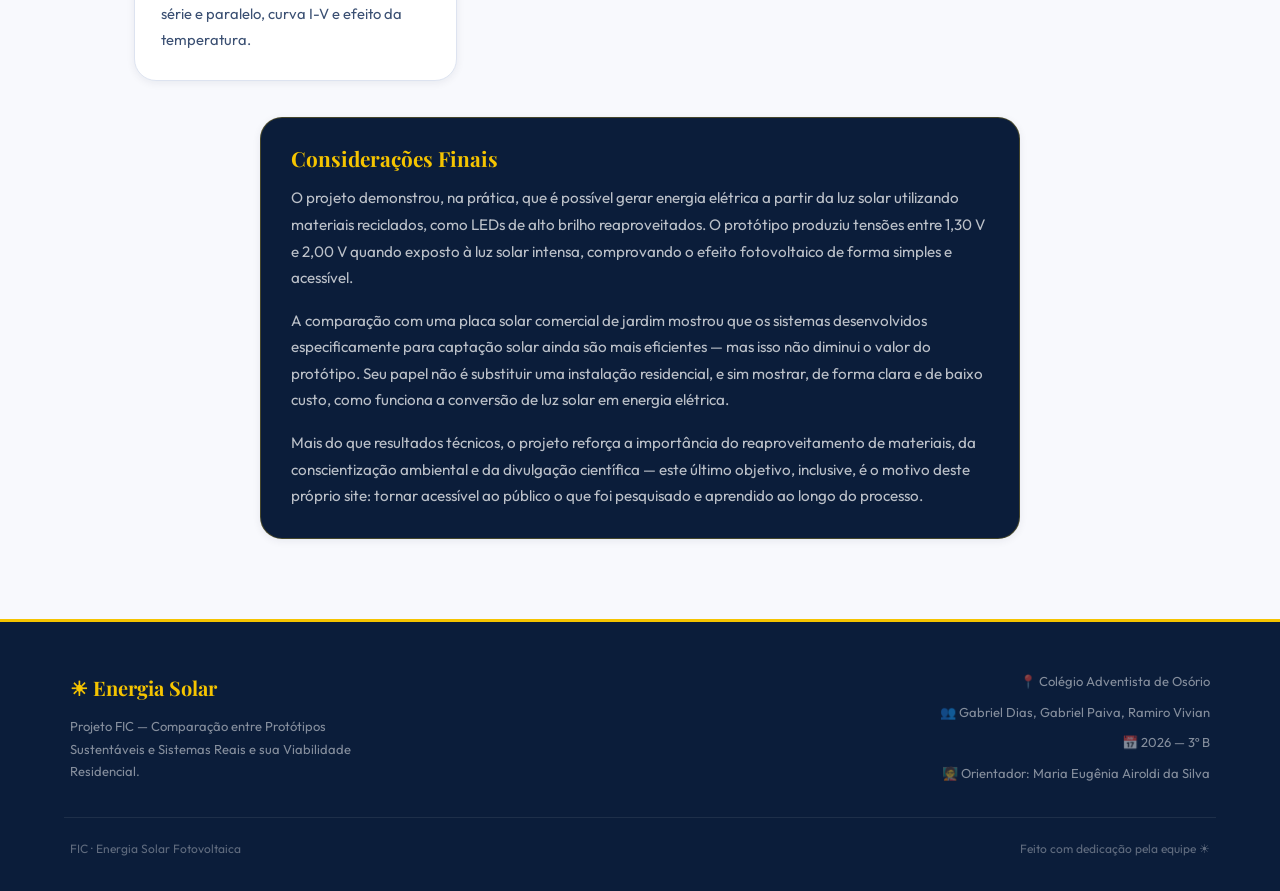
==== commit 2564bcbe: "a" ====
--- a/index.html
+++ b/index.html
@@ -158,7 +158,7 @@
           A energia solar é uma das fontes renováveis que mais crescem no Brasil e no mundo. Com o aumento da demanda energética e a busca por alternativas sustentáveis, compreender o potencial da geração fotovoltaica tornou-se fundamental para o desenvolvimento de soluções economicamente viáveis e ambientalmente responsáveis.
         </p>
         <p>
-          O Brasil apresenta elevado potencial para aproveitamento da energia solar, com níveis de irradiação favoráveis em praticamente todo o território nacional. Em grande parte do país, a irradiação média diária varia entre <strong>4,4 e 5,5 kWh/m²</strong>, permitindo a geração de energia limpa e renovável durante todo o ano.
+          O Brasil apresenta elevado potencial para aproveitamento da energia solar, com níveis de irradiação favoráveis em praticamente todo o território nacional. Em grande parte do país, a irradiação média diária varia entre <strong>4,4 e 6,5 kWh/m²</strong>, permitindo a geração de energia limpa e renovável durante todo o ano.
         </p>
         <p>
           <!-- Adicione mais texto de contexto aqui -->
@@ -176,7 +176,7 @@
           </div>
           <!-- EDITE AQUI: Hipótese do projeto -->
           <p style="font-size:0.92rem; color:var(--text-soft);">
-            Lorem ipsum dolor, sit amet consectetur adipisicing elit. Officiis repudiandae doloremque voluptatem ratione quibusdam obcaecati, similique nihil possimus fugit non tempore repellendus aliquid beatae inventore soluta ducimus dolorem. Sed, rerum.
+            É possível construir um protótipo de gerador fotovoltaico funcional utilizando materiais reciclados — como LEDs de alto brilho reaproveitados — capaz de demonstrar o efeito fotovoltaico de forma didática, ainda que com eficiência inferior à de sistemas solares comerciais.
           </p>
         </div>
 
@@ -189,7 +189,7 @@
           </div>
           <!-- EDITE AQUI: Objetivo geral -->
           <p style="font-size:0.92rem; color:var(--text-soft);">
-            Lorem ipsum dolor sit amet consectetur adipisicing elit. Natus repellendus blanditiis, praesentium quisquam quidem necessitatibus tenetur id temporibus delectus eaque consequuntur, animi, vero accusamus sapiente asperiores cupiditate distinctio enim reprehenderit.
+            Construir e testar um protótipo de gerador solar fotovoltaico a partir de materiais recicláveis, comparando seu desempenho com sistemas solares reais, a fim de avaliar sua viabilidade como ferramenta educativa e sua aplicabilidade residencial.
           </p>
         </div>
 
@@ -244,10 +244,7 @@
           <div class="accordion-content">
             <!-- EDITE AQUI: Texto da etapa 1 -->
             <p>
-              Realizamos 
-            </p>
-            <p>
-              taltal
+              Levantamento de referências sobre energia solar fotovoltaica, incluindo o Atlas Brasileiro de Energia Solar (INPE), artigos técnicos da UDESC e relatórios da ABSOLAR, além de entrevista com um eletrotécnico do setor para embasar os aspectos práticos da pesquisa.
             </p>
             <!-- Adicione mais texto aqui se necessário -->
           </div>
@@ -267,13 +264,9 @@
           <div class="accordion-content">
             <!-- EDITE AQUI: Texto da etapa 2 -->
             <p>
-              Construímos um painel fotovoltaico em escala reduzida utilizando ..., conectadas em série e em paralelo para diferentes
-              configurações de voltagem e corrente. O protótipo possui potência nominal de aproximadamente xW.
+              Construímos um painel fotovoltaico em escala reduzida utilizando LEDs de alto brilho reaproveitados conectados em paralelo e um capacitor de 10 µF/50V para estabilização da tensão gerada.
+              configurações de voltagem e corrente. O protótipo possui tensão de entre 1.6 e 2V.
             </p>
-            <p>
-              Materiais utilizados: ...
-            </p>
-            <!-- Adicione especificações técnicas, fotos ou descrições aqui -->
           </div>
         </div>
       </div>
@@ -291,13 +284,13 @@
           <div class="accordion-content">
             <!-- EDITE AQUI: Texto da etapa 3 -->
             <p>
-              Durante x semanas, realizamos medições diárias de tensão (V), corrente (A) e
+              Durante 2 semanas, realizamos medições diárias de tensão (V), corrente (A) e
               potência gerada (W) pelo protótipo em diferentes condições: manhã, tarde e entardecer,
               em dias ensolarados, parcialmente nublados e nublados.
             </p>
             <p>
               Paralelamente, coletamos dados de geração de um sistema fotovoltaico residencial
-              de x kWp instalado em uma residência parceira, utilizando um inversor com
+              de 3,42 kWp instalado em uma residência parceira, utilizando um inversor com
               monitoramento online que registra os dados a cada 5 minutos.
             </p>
             <p>
@@ -321,9 +314,7 @@
           <div class="accordion-content">
             <!-- EDITE AQUI: Texto da etapa 4 -->
             <p>
-              Os dados coletados foram tabulados em planilhas e submetidos à análise estatística
-              descritiva. Calculamos a eficiência real de cada sistema (η = P_gerada / P_incidente × 100%)
-              e comparamos as curvas de geração ao longo dos dias e semanas.
+              Comparação do desempenho do protótipo com uma placa solar comercial de jardim, avaliando eficiência, estabilidade e capacidade de armazenamento de cada sistema.
             </p>
             <p>
               Também realizamos a análise de viabilidade econômica, projetando o retorno financeiro
@@ -349,13 +340,13 @@
             <p>
               Calculamos o custo de instalação de sistemas fotovoltaicos de diferentes potências
               (1,5 kWp, 3,3 kWp e 6 kWp) e projetamos o tempo de retorno do investimento (payback)
-              considerando financiamento bancário, inflação energética histórica de x% ao ano
+              considerando financiamento bancário, inflação energética histórica de 5,7% ao ano
               e vida útil dos painéis de 25 anos.
             </p>
             <p>
               Consultamos orçamentos reais com instaladores certificados e comparamos com
               programas de incentivo do governo como o microcrédito verde e financiamentos
-              da CAIXA e BNDES para sistemas de energia renovável.
+              da CAIXA, BNDES e Sicredi para sistemas de energia renovável.
             </p>
           </div>
         </div>
@@ -393,7 +384,7 @@
           Protótipo fotovoltaico desenvolvido com componentes reaproveitados, utilizando LEDs como minicélulas geradoras de energia para demonstrar, em escala reduzida, os princípios da conversão da luz solar em eletricidade.
         </p>
         <ul class="compare-list">
-          <li>Composição: 8 LEDs reaproveitados</li>
+          <li>Composição: 18 LEDs reaproveitados</li>
           <li>Capacitor: 10 µF / 50 V para estabilizar a tensão</li>
           <li>Tipo de geração: efeito fotovoltaico em pequena escala</li>
           <li>Potência gerada: baixa, suficiente apenas para medição experimental</li>
@@ -420,11 +411,11 @@
           Sistema fotovoltaico residencial utilizando módulos de alta eficiência de 585 W, inversor conectado à rede elétrica (on-grid) e sistema de compensação de créditos de energia (net metering).
         </p>
         <ul class="compare-list">
-          <li>Potência nominal: 3,51 kWp (6 placas de 585 W)</li>
-          <li>Eficiência dos módulos: 22,6%</li>
-          <li>Geração estimada: 370 kWh/mês</li>
+          <li>Potência nominal: 3,42 kWp (6 placas de 570 W)</li>
+          <li>Eficiência dos módulos: 22,1%</li>
+          <li>Geração estimada: 365 kWh/mês</li>
           <li>Vida útil projetada: 25 anos</li>
-          <li>Área ocupada pelos painéis: 17,1 m²</li>
+          <li>Área ocupada pelos painéis: 19 m²</li>
           <li>Aplicação: residências com consumo de até 350 kWh/mês</li>
           <li>Instalação: sistema on-grid homologado pela concessionária</li>
           <!-- Adicione mais itens aqui -->
@@ -817,7 +808,7 @@
           demonstrar que é possível entender os princípios da energia solar com recursos simples.
         </p>
         <p>
-          <strong>Materiais principais:</strong> 8 LEDs reaproveitados, capacitor 10 µF / 50 V, fios reaproveitados, base de papelão, solda, multímetro digital
+          <strong>Materiais principais:</strong> 17 LEDs reaproveitados, capacitor 10 µF / 50 V, fios reaproveitados, base de papelão, solda, multímetro digital
         </p>
         <p>
           Embora os LEDs sejam normalmente utilizados como emissores de luz, eles também podem atuar como pequenos dispositivos fotossensíveis, permitindo demonstrar em escala reduzida o princípio da conversão da energia luminosa em energia elétrica.
@@ -876,7 +867,7 @@
         </div>
         <h3>Hipótese Confirmada</h3>
         <!-- EDITE AQUI -->
-        <p>Lorem ipsum dolor sit amet consectetur adipisicing elit. Libero inventore esse fugit quam delectus distinctio, laboriosam eligendi incidunt natus exercitationem adipisci dolore vel aspernatur ab doloribus dicta repellat amet eveniet!</p>
+        <p>O protótipo construído com LEDs reaproveitados comprovou o efeito fotovoltaico, gerando tensões entre 1,30 V e 2,00 V quando exposto à luz solar intensa. A hipótese inicial — de que é possível demonstrar a geração de energia solar com materiais reciclados — foi validada na prática.</p>
       </div>
 
       <div class="card">
@@ -885,7 +876,7 @@
         </div>
         <h3>Viabilidade Confirmada</h3>
         <!-- EDITE AQUI -->
-        <p>Lorem ipsum dolor sit amet consectetur, adipisicing elit. Harum voluptatum architecto natus magni, molestiae hic tempore repellendus nobis eos? Laboriosam aperiam soluta architecto nobis voluptate odio ullam distinctio quaerat vel!</p>
+        <p>A comparação com uma placa solar comercial de jardim mostrou maior eficiência dos sistemas profissionais, mas confirmou que o protótipo cumpre seu propósito: demonstrar de forma acessível e de baixo custo os princípios da geração fotovoltaica, com potencial claro como ferramenta educativa.</p>
       </div>
 
       <div class="card">
@@ -894,7 +885,7 @@
         </div>
         <h3>Impacto Ambiental Positivo</h3>
         <!-- EDITE AQUI -->
-        <p>Lorem ipsum, dolor sit amet consectetur adipisicing elit. At asperiores laboriosam, tempora cum dignissimos nisi, facere eos porro suscipit beatae consequuntur adipisci dolorum sit esse saepe blanditiis! Quos, sit laborum.</p>
+        <p>O uso de LEDs e componentes reaproveitados evidenciou o potencial do reaproveitamento de materiais na construção de soluções sustentáveis, reforçando a conscientização ambiental e incentivando o uso responsável de recursos na geração de energia limpa.</p>
       </div>
 
       <div class="card yellow-accent">
@@ -914,10 +905,14 @@
       <h3 style="color:var(--yellow); font-size:1.3rem; margin-bottom:14px;">Considerações Finais</h3>
       <!-- EDITE AQUI: Conclusão final do projeto -->
       <p style="color:rgba(255,255,255,0.72); font-size:0.95rem;">
-        Lorem ipsum dolor sit amet consectetur adipisicing elit. Cupiditate necessitatibus non, numquam nobis impedit, obcaecati velit dignissimos eaque eveniet sit voluptate sunt ipsum dolorum, eum reprehenderit deserunt architecto doloribus distinctio.
+        O projeto demonstrou, na prática, que é possível gerar energia elétrica a partir da luz solar utilizando materiais reciclados, como LEDs de alto brilho reaproveitados. O protótipo produziu tensões entre 1,30 V e 2,00 V quando exposto à luz solar intensa, comprovando o efeito fotovoltaico de forma simples e acessível.
       </p>
       <p style="color:rgba(255,255,255,0.72); font-size:0.95rem; margin-top:10px;">
-        Lorem ipsum dolor sit amet consectetur adipisicing elit. Delectus vel perferendis velit. Molestias sint suscipit tempore beatae perspiciatis voluptatum! Voluptate officia deleniti quod velit distinctio aliquam inventore impedit maiores nobis.
+        A comparação com uma placa solar comercial de jardim mostrou que os sistemas desenvolvidos especificamente para captação solar ainda são mais eficientes — mas isso não diminui o valor do protótipo. Seu papel não é substituir uma instalação residencial, e sim mostrar, de forma clara e de baixo custo, como funciona a conversão de luz solar em energia elétrica.
+        <!-- Adicione mais texto de conclusão aqui -->
+      </p>
+      <p style="color:rgba(255,255,255,0.72); font-size:0.95rem; margin-top:10px;">
+        Mais do que resultados técnicos, o projeto reforça a importância do reaproveitamento de materiais, da conscientização ambiental e da divulgação científica — este último objetivo, inclusive, é o motivo deste próprio site: tornar acessível ao público o que foi pesquisado e aprendido ao longo do processo.
         <!-- Adicione mais texto de conclusão aqui -->
       </p>
     </div>
